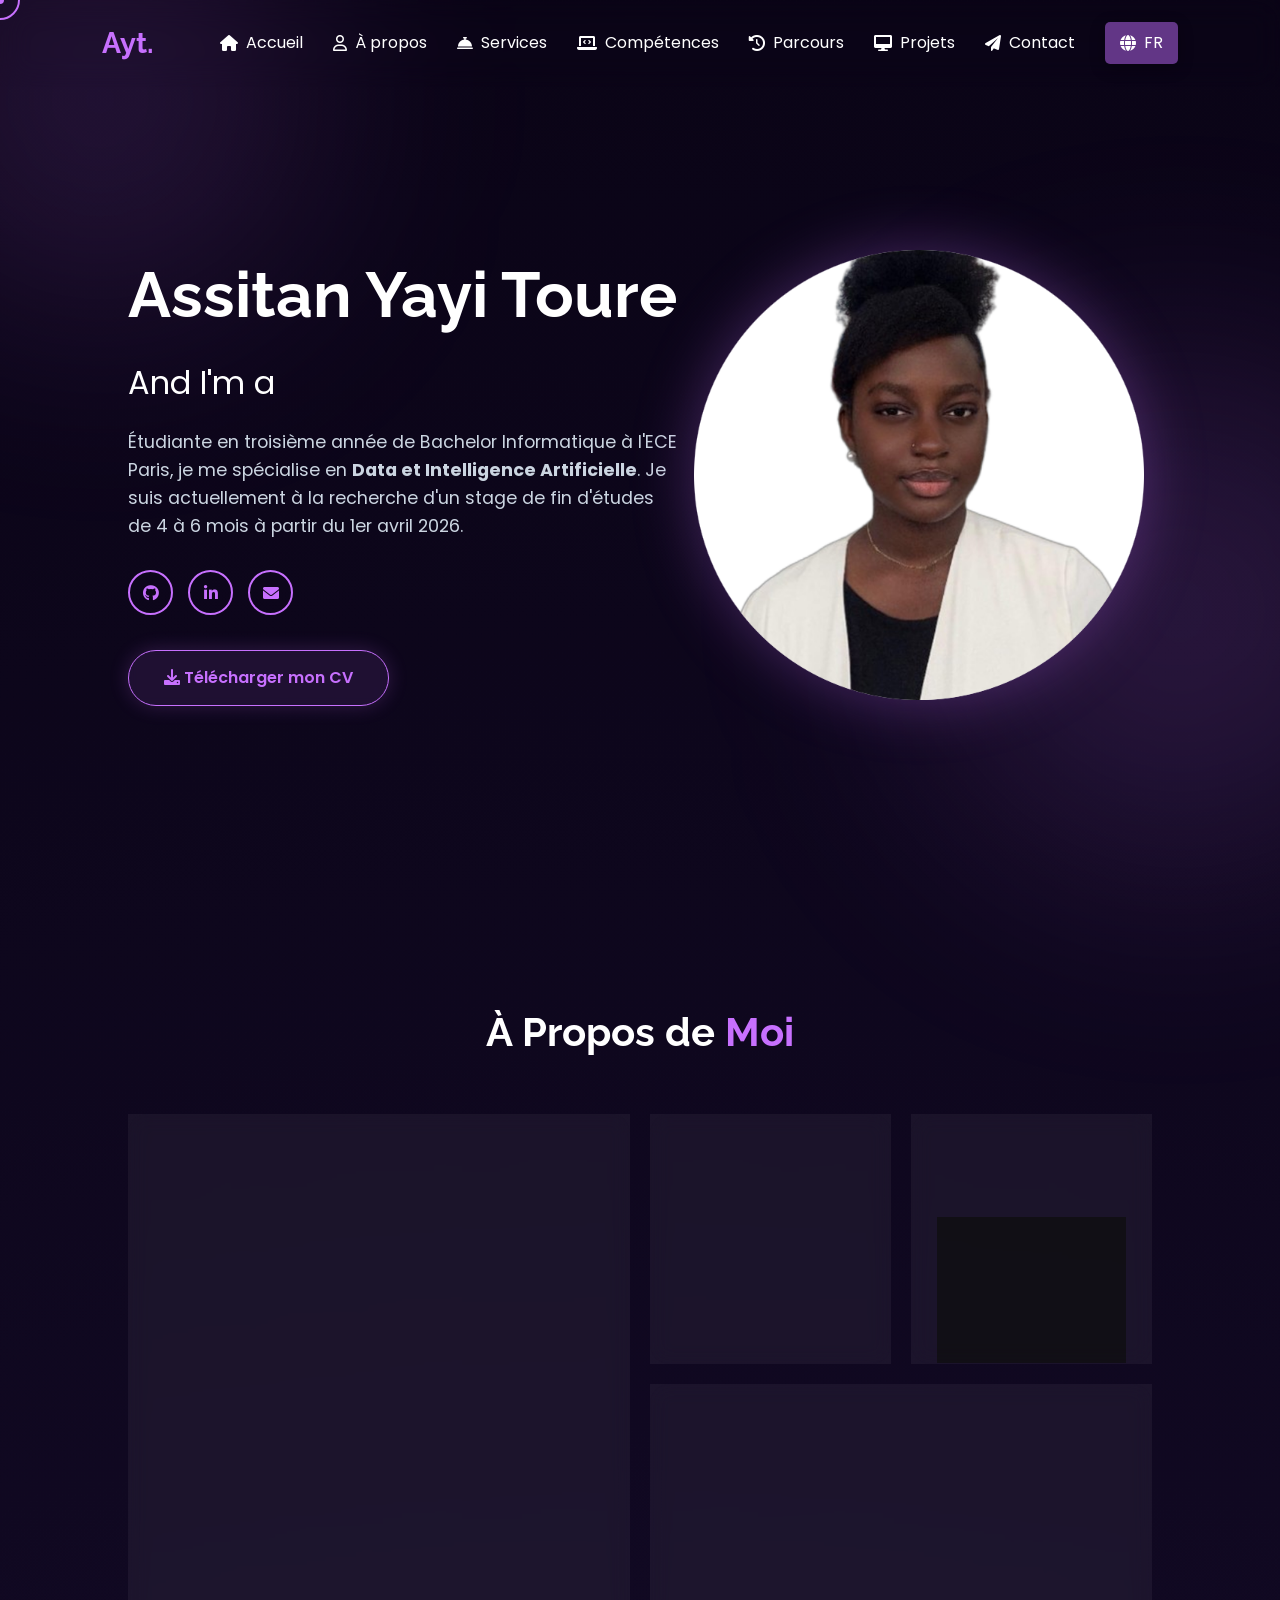
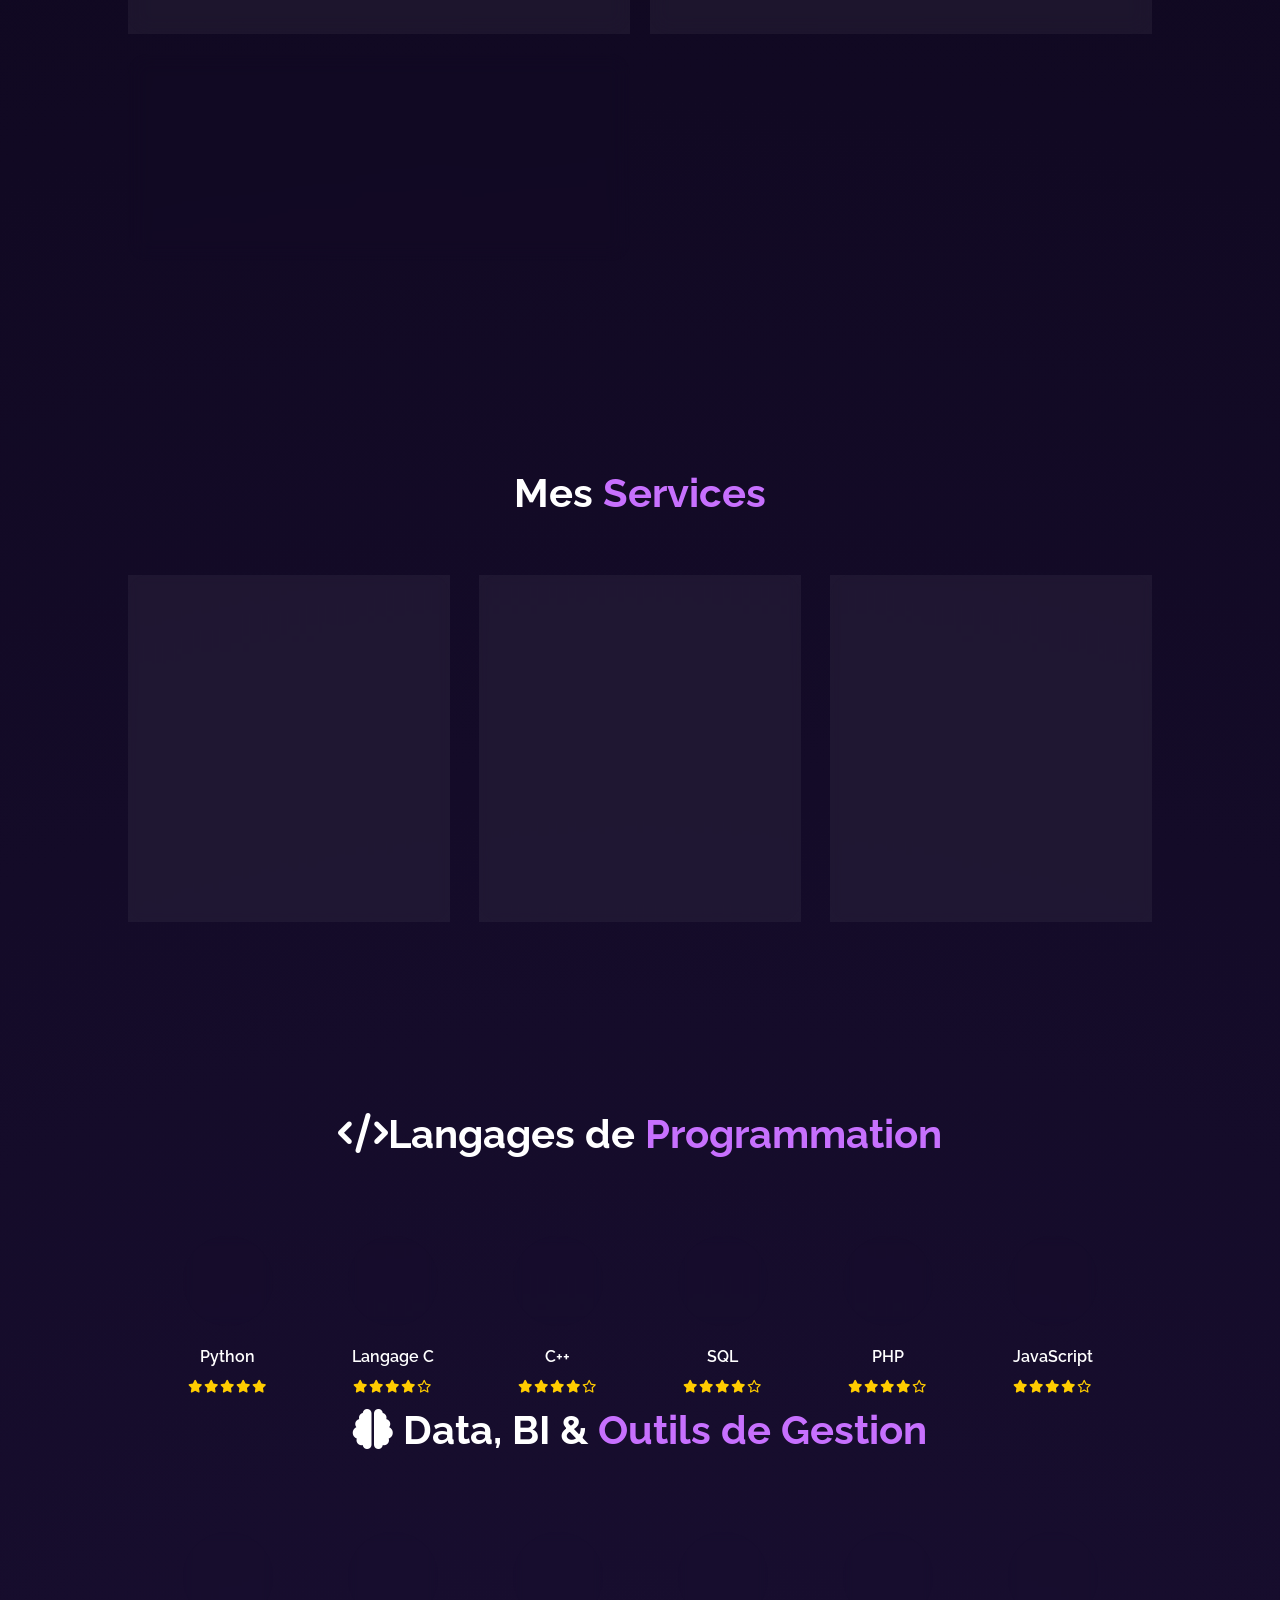
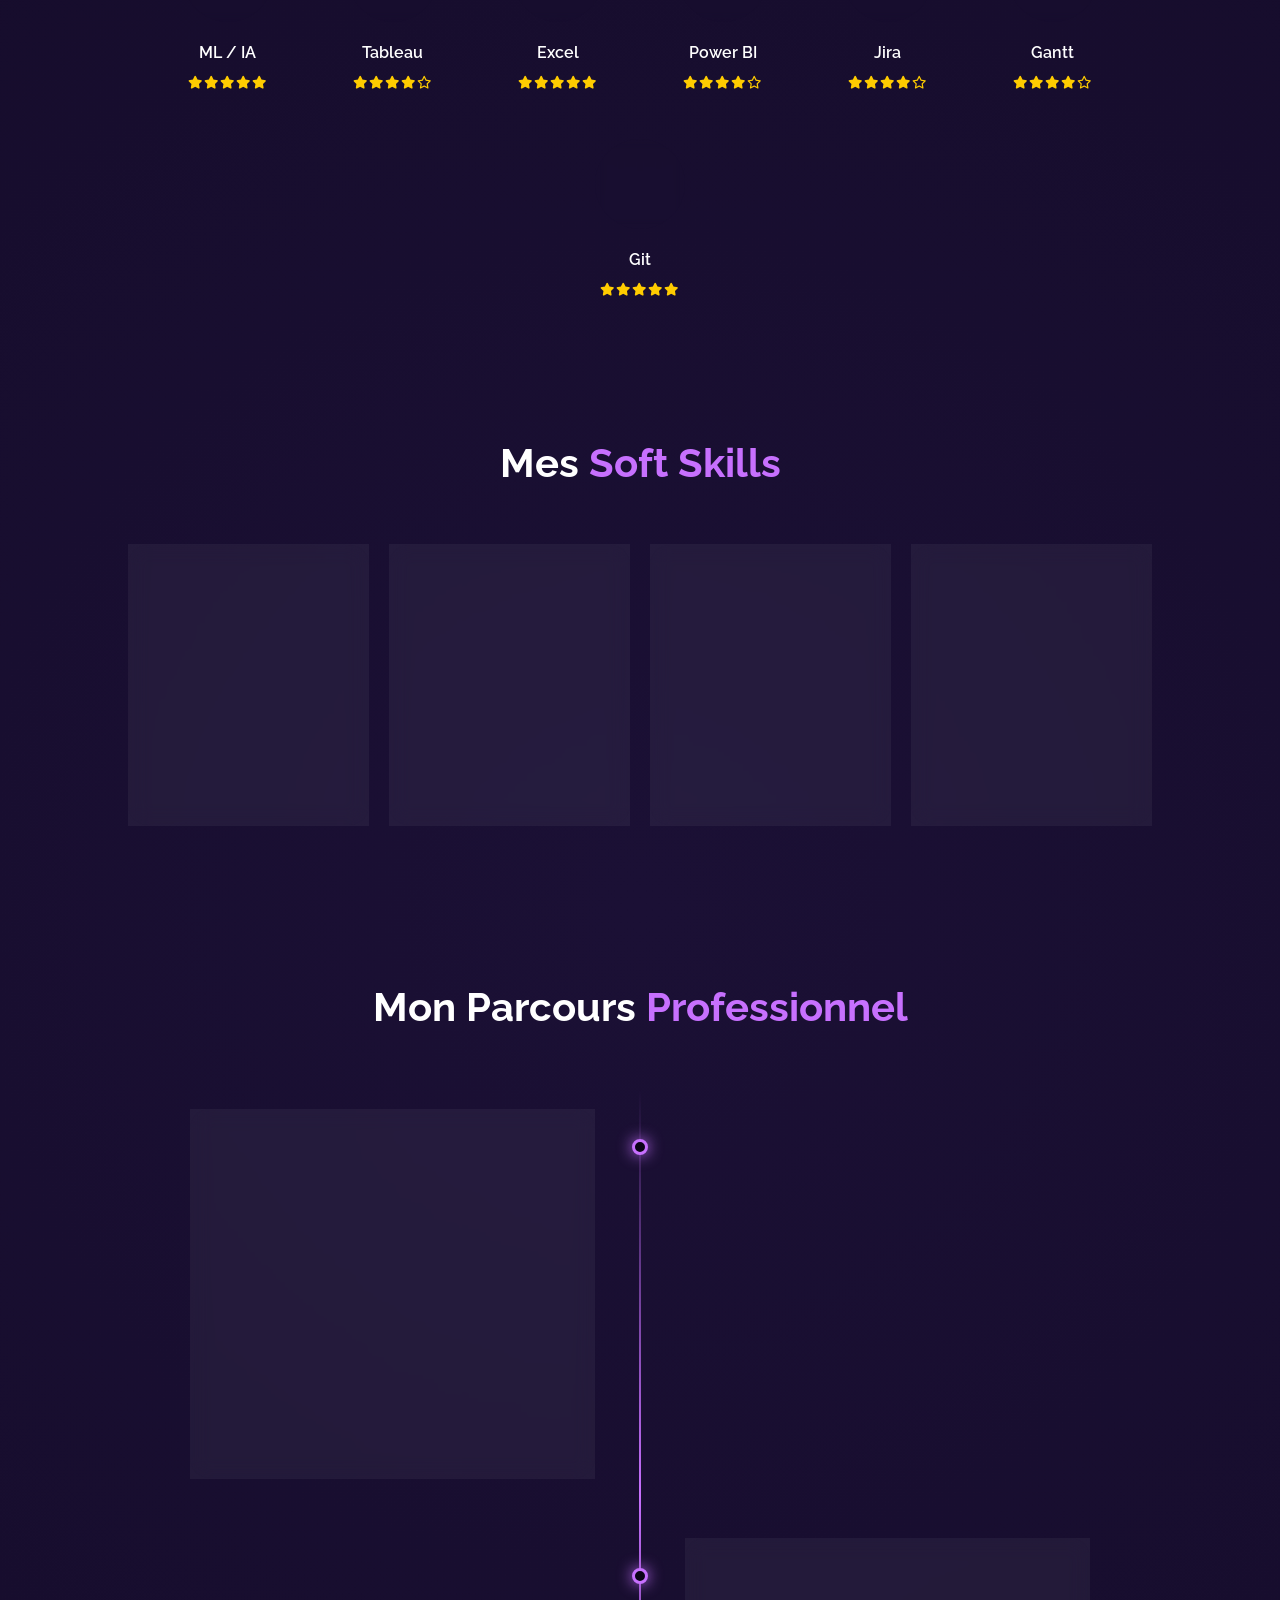
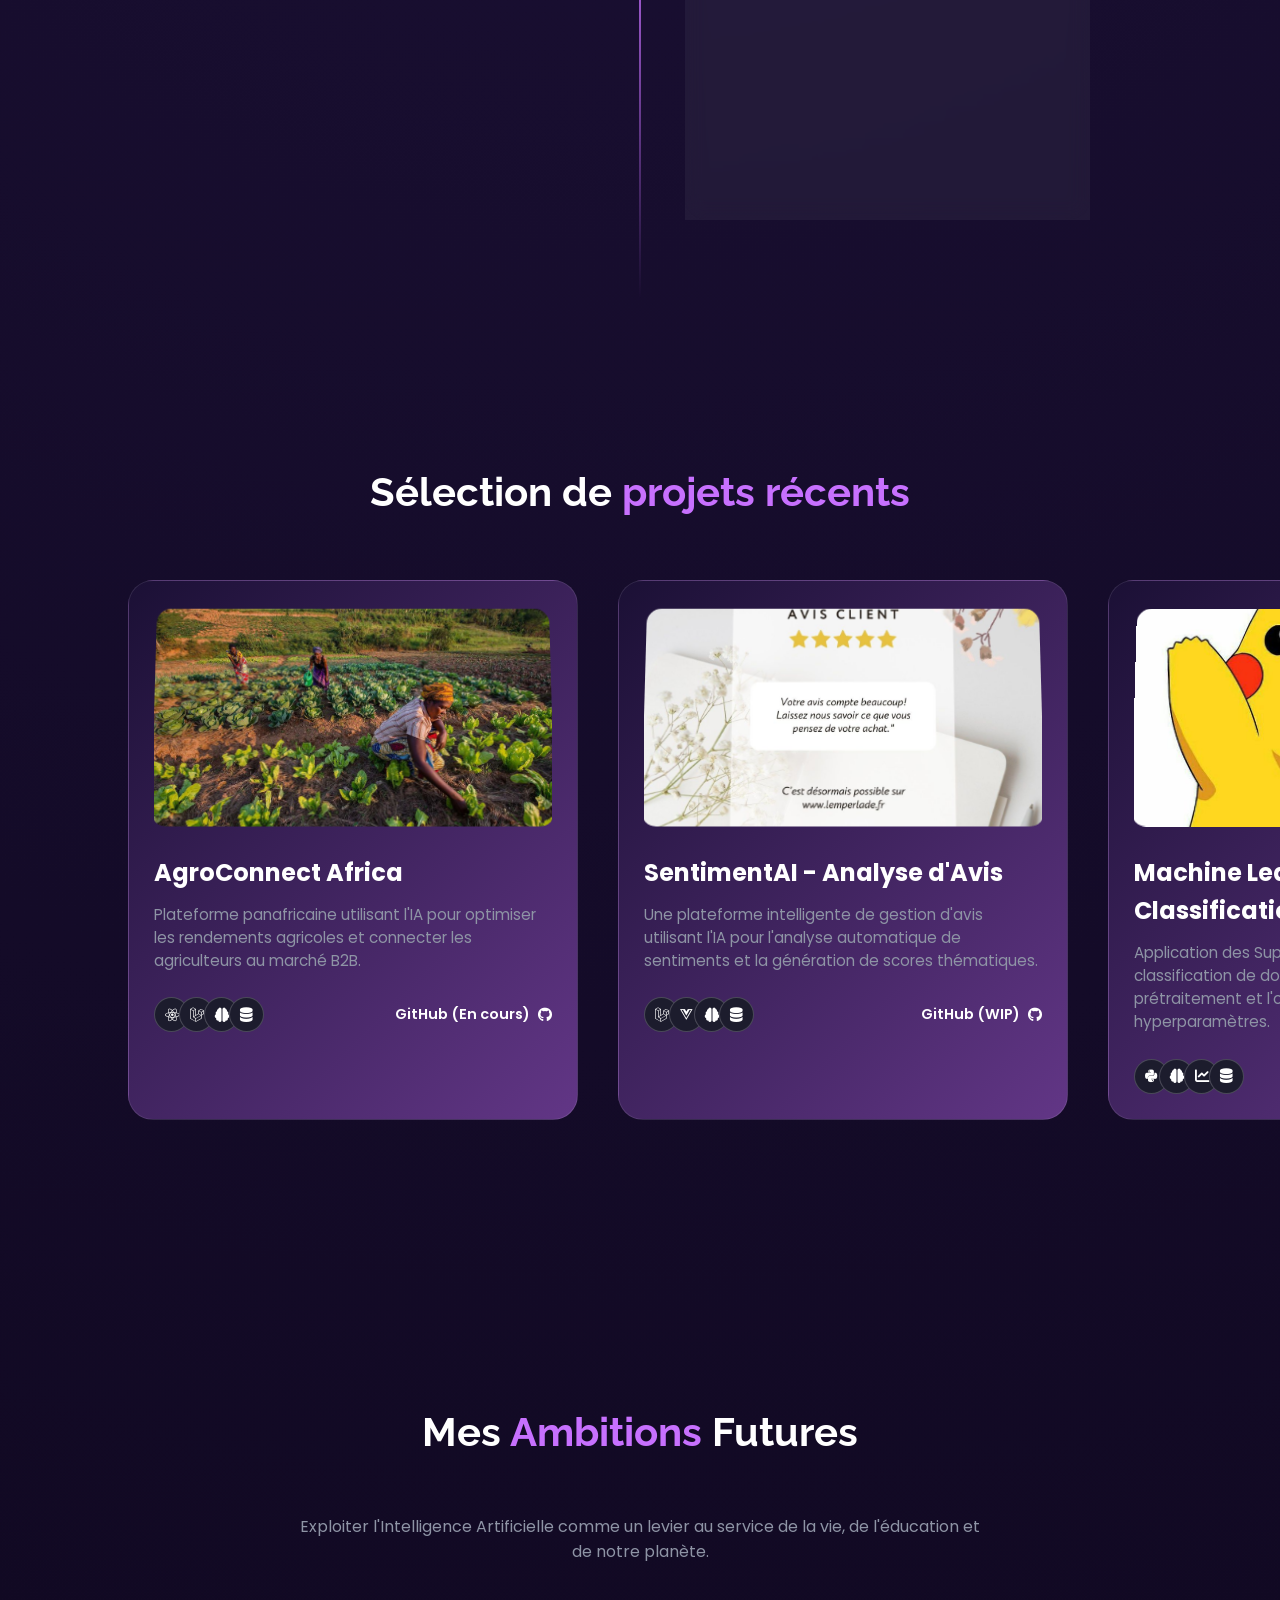
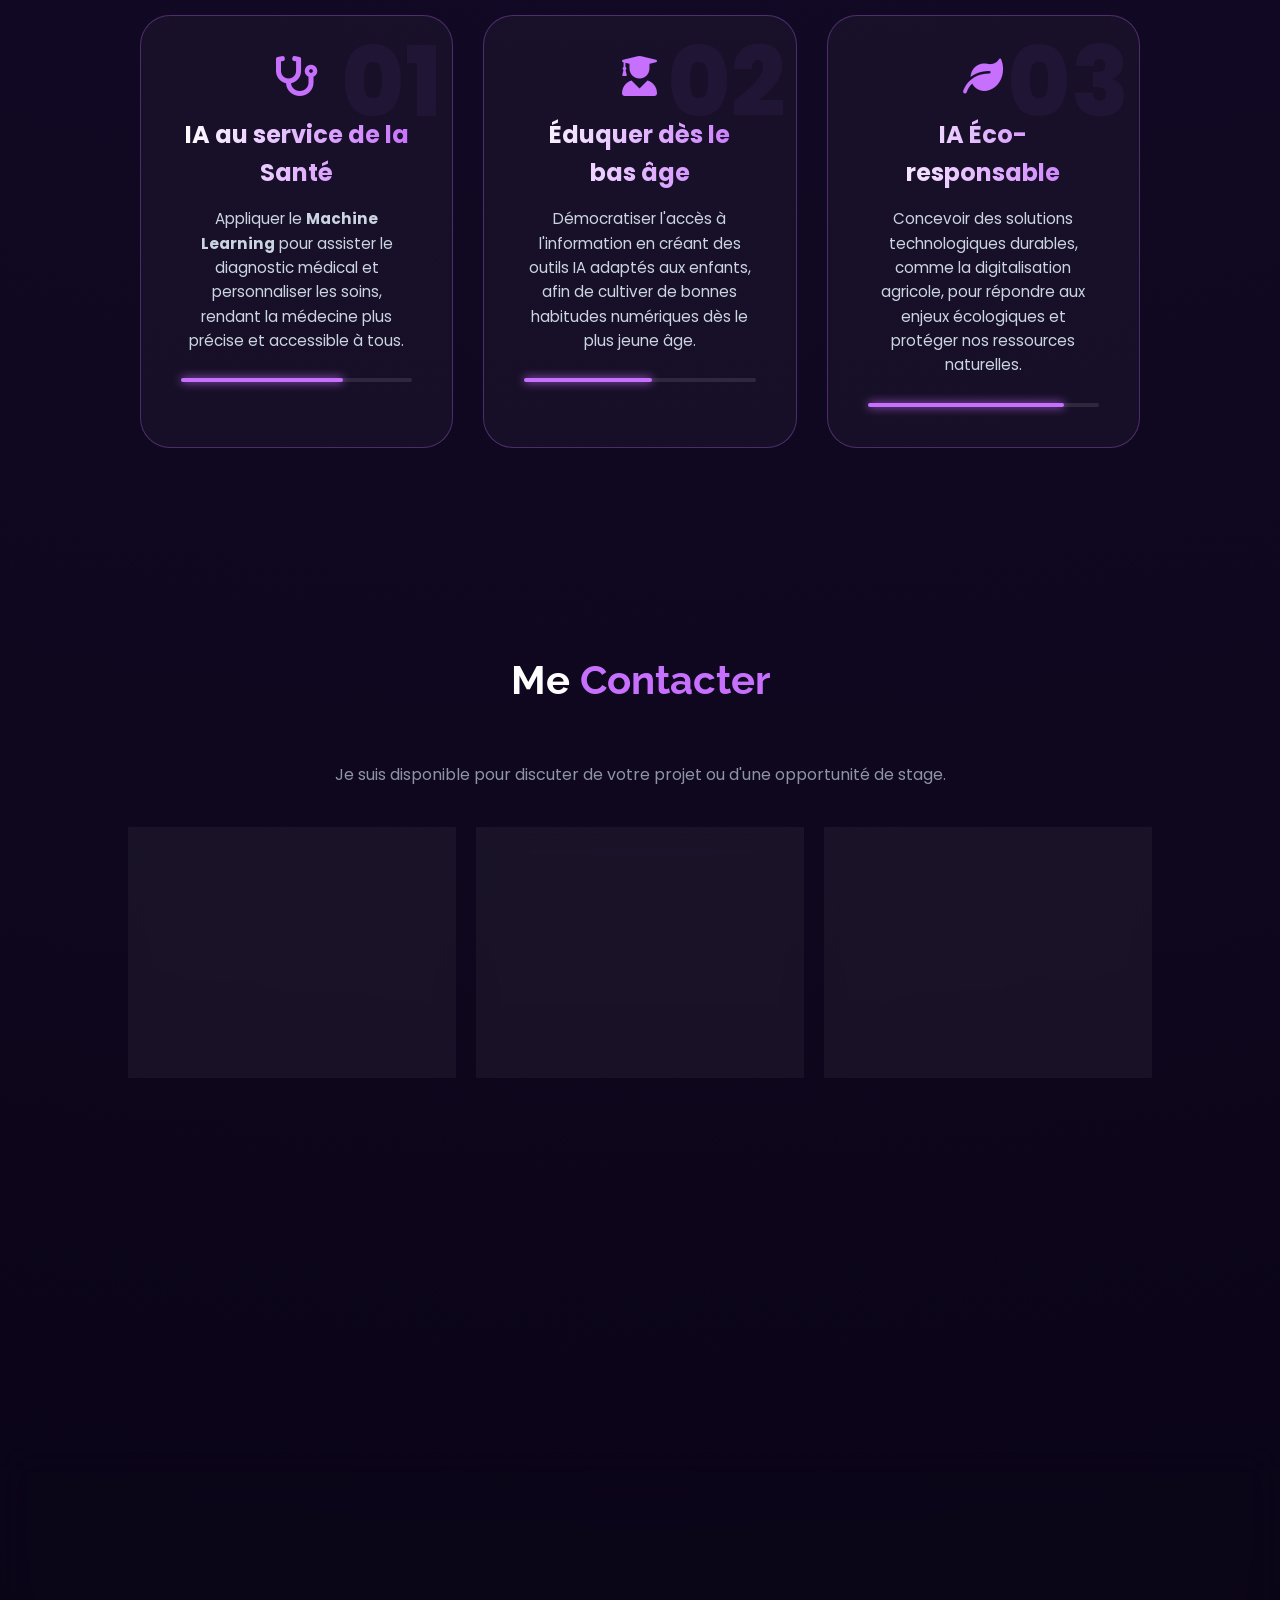
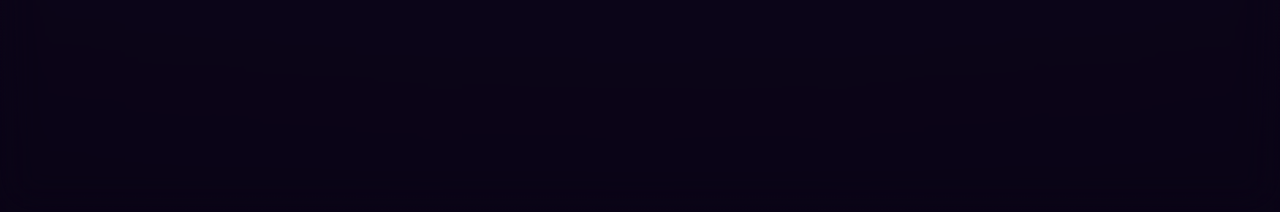
==== index.html @ 4a32a092 "correction du fichier" ====
<!DOCTYPE html>
<html lang="fr">
<head>
    <meta charset="UTF-8">
    <meta name="viewport" content="width=device-width, initial-scale=1.0">
    <title>Assitan yayi | Portfolio</title>
    <link href="https://fonts.googleapis.com/css2?family=Raleway:wght@400;700&family=Poppins:wght@300;400;600&display=swap" rel="stylesheet">
    <link rel="stylesheet" href="https://cdnjs.cloudflare.com/ajax/libs/font-awesome/6.0.0/css/all.min.css">
   <script type="text/javascript" src="https://cdn.jsdelivr.net/npm/@emailjs/browser@3/dist/email.min.js"></script>
   <style>
        :root {
            --purple: #c770fe;
            --purple-dark: #623686;
            --dark-bg: #0a0416;
            --card-bg: rgba(255, 255, 255, 0.05);
            --border-glow: rgba(199, 112, 254, 0.3);
            --transition: all 0.3s ease;
        }

        * {
            margin: 0;
            padding: 0;
            box-sizing: border-box;
        }

        html { scroll-behavior: smooth; }

        body {
            background-color: var(--dark-bg);
            background-image: radial-gradient(circle at 50% 50%, #1b1035 0%, #0a0416 100%);
            color: white;
            font-family: 'Poppins', sans-serif;
            min-height: 100vh;
            overflow-x: hidden;
            line-height: 1.6;
        }

        /* --- EFFETS DE FOND --- */
        body::before, body::after {
            content: "";
            position: absolute;
            border-radius: 50%;
            background: rgba(199, 112, 254, 0.15);
            filter: blur(120px);
            z-index: -1;
            pointer-events: none;
        }

        body::before { width: 400px; height: 400px; top: -100px; left: -100px; }
        body::after { width: 500px; height: 500px; top: 40%; right: -150px; }

        #particles-js {
            position: fixed;
            width: 100%;
            height: 100%;
            top: 0;
            left: 0;
            z-index: 0;
        }

        /* --- NAVBAR --- */
        .navbar {
            display: flex;
            justify-content: space-between;
            align-items: center;
            padding: 20px 8%;
            backdrop-filter: blur(15px);
            position: fixed;
            width: 100%;
            z-index: 1000;
            border-bottom: 1px solid transparent;
        }

        .logo {
            font-size: 1.8rem;
            font-weight: 700;
            color: var(--purple);
            font-family: 'Raleway', sans-serif;
        }

        .nav-links {
            display: flex;
            list-style: none;
            gap: 30px;
            align-items: center;
        }

        .nav-links a {
            text-decoration: none;
            color: white;
            font-size: 1rem;
            transition: var(--transition);
            display: flex;
            align-items: center;
            gap: 8px;
        }
        .lang-btn{
            text-decoration: none;
            color: white;
            font-size: 1rem;
            transition: var(--transition);
            display: flex;
            align-items: center;
            gap: 8px; 

        }

        .nav-links a:hover { color: var(--purple); }

        .like-btn {
            background: var(--purple-dark);
            padding: 8px 18px !important;
            border-radius: 5px;
            box-shadow: 0 4px 15px rgba(0,0,0,0.3);
        }

        /* --- HERO SECTION --- */
        .home-section {
            display: flex;
            flex-wrap: wrap;
            justify-content: space-between;
            align-items: center;
            min-height: 100vh;
            padding: 100px 10% 50px;
            position: relative;
            z-index: 1;
        }

        .home-content { flex: 1.2; min-width: 320px; }

        .home-content h1 { font-size: 4rem; font-family: 'Raleway', sans-serif; font-weight: 700; }
        
        .home-content h3 { 
            font-size: 2rem; 
            font-weight: 400; 
            margin: 10px 0 20px 0; 
        }

        .home-content h3 span { 
            color: var(--purple); 
            font-weight: 600; 
        }

        .home-description {
            max-width: 550px;
            color: #cbd5e1;
            font-size: 1.1rem;
            margin-bottom: 30px;
        }

        /* Icônes sociales circulaires comme sur l'image */
        .social-icons {
            display: flex;
            gap: 15px;
            margin-bottom: 35px;
        }

        .social-icons a {
            width: 45px;
            height: 45px;
            border-radius: 50%;
            border: 2px solid var(--purple);
            display: flex;
            justify-content: center;
            align-items: center;
            color: var(--purple);
            text-decoration: none;
            transition: var(--transition);
        }

        .social-icons a:hover {
            background: var(--purple-dark);
            color: #000;
            box-shadow: 0 0 15px var(--purple);
            transform: translateY(-5px);
        }

        /* Bouton Téléchargement CV */
        .btn-cv {
            display: inline-block;
            padding: 14px 35px;
            background: rgba(199, 112, 254, 0.1);
            color: var(--purple);
            border: 1px solid var(--purple);
            border-radius: 50px;
            font-weight: 600;
            text-decoration: none;
            transition: var(--transition);
            backdrop-filter: blur(5px);
            box-shadow: 0 0 20px rgba(199, 112, 254, 0.2);
        }

        .btn-cv:hover {
            background: var(--purple);
            color: #0a0416;
            box-shadow: 0 0 30px var(--purple);
            transform: scale(1.05);
        }

        .home-img { flex: 1; display: flex; justify-content: center; }
        .home-img img {
            max-width: 100%;
            width: 450px;
            filter: drop-shadow(0 0 30px rgba(199, 112, 254, 0.3));
            animation: float 4s ease-in-out infinite;
        }

        @keyframes float {
            0%, 100% { transform: translateY(0px); }
            50% { transform: translateY(-25px); }
        }
        /* --- SECTION LANGAGES --- */
.languages-section {
    padding: 80px 10%;
    text-align: center;
    position: relative;
    z-index: 1;
}

.languages-container {
    display: flex;
    justify-content: center;
    flex-wrap: wrap;
    gap: 45px; /* Augmenté pour une meilleure aération */
    margin-top: 50px;
}

.lang-item {
    display: flex;
    flex-direction: column;
    align-items: center;
    width: 120px; /* Largeur fixe pour un alignement parfait */
    transition: var(--transition);
}

.lang-item:hover {
    transform: translateY(-12px);
}

/* Style des logos ronds inspiré de votre thème */
.lang-logo {
    width: 90px;
    height: 90px;
    background: var(--card-bg);
    border: 2px solid var(--purple);
    border-radius: 50%;
    display: flex;
    justify-content: center;
    align-items: center;
    margin-bottom: 18px;
    box-shadow: 0 0 20px rgba(199, 112, 254, 0.15);
    overflow: hidden;
    padding: 18px;
    backdrop-filter: blur(5px);
}

.lang-logo img {
    width: 100%;
    height: 100%;
    object-fit: contain;
}

.lang-name {
    font-weight: 600;
    font-size: 1rem;
    color: #fff;
    margin-bottom: 8px;
    font-family: 'Raleway', sans-serif;
}
.skills-category-title {
    font-size: 1.8rem;
    color: white;
    margin: 40px 0 40px 0;
    text-align: center;
    font-family: 'Raleway', sans-serif;
    opacity: 0.9;
    display: flex;
    align-items: center;
    justify-content: center;
    gap: 10px;
    padding-bottom: 15px;
}

/* Système d'étoiles doré */
.stars {
    color: #ffcc00; 
    font-size: 0.8rem;
    letter-spacing: 2px;
}

/* Effet de lueur au survol du logo */
.lang-item .lang-logo {
    box-shadow: 0 0 30px var(--purple);
    border-color: #fff;
}
.lang-item:hover .lang-logo {
    box-shadow: 0 0 30px var(--purple);
    border-color: #fff;
}
.skills-grid {
    display: grid;
    grid-template-columns: repeat(auto-fit, minmax(280px, 1fr));
    gap: 20px;
    margin-top: 40px;
}

.skill-card {
    background: var(--card-bg);
    border: 1px solid var(--border-glow);
    border-radius: 15px;
    padding: 20px;
    transition: var(--transition);
    text-align: left;
}

.skill-card:hover {
    border-color: var(--purple);
    transform: translateY(-5px);
}

.skill-card h3 {
    color: var(--purple);
    font-size: 1.1rem;
    margin-bottom: 15px;
    display: flex;
    align-items: center;
    gap: 10px;
}

.skill-card ul {
    list-style: none;
    color: #cbd5e1;
    font-size: 0.9rem;
}

.skill-card ul li {
    margin-bottom: 8px;
    display: flex;
    align-items: center;
    gap: 8px;
}

.skill-card ul li i {
    font-size: 0.7rem;
    color: var(--purple);
}
        /* --- SECTION ABOUT (BENTO GRID) --- */
.about-section {
    padding: 100px 10%;
    position: relative;
    z-index: 1;
}

.bento-grid {
    display: grid;
    grid-template-columns: repeat(4, 1fr);
    grid-template-rows: repeat(2, 250px);
    gap: 20px;
    max-width: 1200px;
    margin: 0 auto;
}

.bento-item {
    background: var(--card-bg);
    border: 1px solid var(--border-glow);
    border-radius: 20px;
    padding: 25px;
    position: relative;
    overflow: hidden;
    backdrop-filter: blur(10px);
    transition: var(--transition);
}

.bento-item:hover {
    border-color: var(--purple);
    box-shadow: 0 10px 30px rgba(199, 112, 254, 0.1);
}

/* Tailles spécifiques pour l'effet Bento */
.item-large { grid-column: span 2; grid-row: span 2; }
.item-medium { grid-column: span 2; }

/* Styles internes */
.bento-item h2 { font-size: 1.5rem; margin-bottom: 15px; font-weight: 600; line-height: 1.3; }
.bento-item p { color: #cbd5e1; font-size: 0.95rem; }

/* Tech Stack Chips */
.tech-stack {
    display: flex;
    flex-wrap: wrap;
    gap: 10px;
    margin-top: 15px;
}
.tech-badge {
    background: rgba(199, 112, 254, 0.1);
    color: var(--purple);
    padding: 5px 12px;
    border-radius: 8px;
    font-size: 0.8rem;
    border: 1px solid rgba(199, 112, 254, 0.2);
}

/* Bouton Copie Email Style Image */
.copy-email-card {
    background: linear-gradient(135deg, #1b1035 0%, #623686 100%);
    display: flex;
    flex-direction: column;
    justify-content: center;
    align-items: center;
    text-align: center;
}
.btn-copy {
    margin-top: 15px;
    background: rgba(255, 255, 255, 0.1);
    border: 1px solid rgba(255, 255, 255, 0.2);
    color: white;
    padding: 10px 20px;
    border-radius: 10px;
    cursor: pointer;
    font-size: 0.9rem;
    display: flex;
    align-items: center;
    gap: 8px;
    transition: 0.3s;
}
.btn-copy:hover { background: white; color: var(--dark-bg); }

/* Animation Code Snippet */
.code-window {
    background: #0d0d0d;
    border-radius: 10px;
    padding: 15px;
    font-family: monospace;
    font-size: 0.8rem;
    color: #c770fe;
    margin-top: 10px;
    opacity: 0.7;
}

@media (max-width: 992px) {
    .bento-grid {
        grid-template-columns: repeat(2, 1fr);
        grid-template-rows: auto;
    }
    .item-large, .item-medium { grid-column: span 2; }
}

        /* --- SERVICES --- */
        .services {
            padding: 100px 10%;
            position: relative;
            z-index: 1;
        }

        .sub-title {
            text-align: center;
            font-size: 2.5rem;
            margin-bottom: 50px;
            font-family: 'Raleway', sans-serif;
        }

        .sub-title span { color: var(--purple); }

        .services-container {
            display: grid;
            grid-template-columns: repeat(auto-fit, minmax(300px, 1fr));
            gap: 30px;
        }

        .services-box {
            background: var(--card-bg);
            padding: 40px;
            border-radius: 20px;
            border: 1px solid var(--border-glow);
            transition: var(--transition);
            backdrop-filter: blur(5px);
            text-align: left;
        }

        .services-box:hover {
            transform: translateY(-10px);
            background: rgba(199, 112, 254, 0.1);
            border-color: var(--purple);
            box-shadow: 0 10px 30px rgba(199, 112, 254, 0.2);
        }

        .services-box i {
            font-size: 45px;
            color: var(--purple);
            margin-bottom: 20px;
        }

        .services-box h3 {
            margin-bottom: 15px;
            font-size: 1.5rem;
        }

        .services-box p {
            color: #ccc;
            font-size: 0.95rem;
        }
/* --- NOUVELLE SECTION EXPÉRIENCE (TIMELINE) --- */
.experience-container {
    max-width: 900px;
    margin: 0 auto;
    position: relative;
    padding: 20px 0;
}

/* La ligne centrale */
.experience-container::before {
    content: '';
    position: absolute;
    width: 2px;
    background: linear-gradient(to bottom, transparent, var(--purple), transparent);
    top: 0;
    bottom: 0;
    left: 50%;
    transform: translateX(-50%);
}

.timeline-item {
    margin-bottom: 60px;
    position: relative;
    width: 100%;
    display: flex;
    justify-content: center;
}

.timeline-content {
    width: 45%;
    background: var(--card-bg);
    padding: 25px;
    border-radius: 20px;
    border: 1px solid var(--border-glow);
    backdrop-filter: blur(10px);
    transition: var(--transition);
    position: relative;
}

.timeline-item:nth-child(odd) { justify-content: flex-start; }
.timeline-item:nth-child(even) { justify-content: flex-end; }

.timeline-content:hover {
    border-color: var(--purple);
    transform: translateY(-5px);
    box-shadow: 0 10px 30px rgba(199, 112, 254, 0.1);
}

/* Le point sur la ligne */
.timeline-dot {
    position: absolute;
    width: 16px;
    height: 16px;
    background: var(--dark-bg);
    border: 3px solid var(--purple);
    border-radius: 50%;
    left: 50%;
    top: 30px;
    transform: translateX(-50%);
    z-index: 2;
    box-shadow: 0 0 15px var(--purple);
}

.exp-date {
    color: var(--purple);
    font-size: 0.85rem;
    font-weight: 700;
    display: block;
    margin-bottom: 8px;
    text-transform: uppercase;
    letter-spacing: 1px;
}

.timeline-content h3 {
    font-size: 1.2rem;
    margin-bottom: 10px;
}

.timeline-content p {
    font-size: 0.9rem;
    color: #cbd5e1;
}

/* Mobile Responsive */
@media (max-width: 768px) {
    .experience-container::before { left: 20px; }
    .timeline-item { justify-content: flex-start !important; padding-left: 50px; }
    .timeline-content { width: 100%; }
    .timeline-dot { left: 20px; }
}
        /* --- ANIMATIONS --- */
        .wave {
            animation: wave-animation 2.5s infinite;
            display: inline-block;
            transform-origin: 70% 70%;
        }

        @keyframes wave-animation {
            0%, 100% { transform: rotate(0deg); }
            20% { transform: rotate(14deg); }
            40% { transform: rotate(-8deg); }
            60% { transform: rotate(10deg); }
        }

        @media (max-width: 768px) {
            .nav-links { display: none; }
            .home-content h1 { font-size: 2.8rem; }
            .home-img img { width: 300px; }
            .home-section { text-align: center; justify-content: center; }
            .social-icons { justify-content: center; }
        }
         .experience-grid {
        display: grid;
        grid-template-columns: repeat(auto-fit, minmax(450px, 1fr));
        gap: 40px;
        max-width: 1200px;
        margin: 0 auto;
    }

    /* Le conteneur de la bordure animée */
    .moving-border-card {
        position: relative;
        padding: 1px; /* Épaisseur de la bordure */
        border-radius: 1.75rem;
        overflow: hidden;
        background: rgba(255, 255, 255, 0.05);
        display: flex;
        align-items: center;
        justify-content: center;
    }

    /* L'effet de lumière qui tourne derrière */
    .moving-border-card::before {
        content: "";
        position: absolute;
        width: 150%;
        height: 150%;
        background: radial-gradient(#cbacf9 40%, transparent 60%);
        animation: rotateBorder 6s linear infinite;
        opacity: 0.8;
    }

    @keyframes rotateBorder {
        from { transform: rotate(0deg); }
        to { transform: rotate(360deg); }
    }

    /* Le contenu interne (Le verre) */
    .card-content {
        position: relative;
        width: 100%;
        height: 100%;
        background: var(--card-bg); /* Couleur de fond sombre d'Adrian */
        background: linear-gradient(90deg, rgba(4,7,29,1) 0%, rgba(12,14,35,1) 100%);
        border-radius: 1.75rem;
        padding: 2.5rem;
        display: flex;
        align-items: center;
        gap: 1.5rem;
        z-index: 1;
        backdrop-filter: blur(10px);
    }

    .card-content img {
        width: 80px;
        height: auto;
        flex-shrink: 0;
    }

    .exp-text h3 {
        color: #fff;
        font-size: 1.5rem;
        font-weight: 700;
        margin-bottom: 0.75rem;
        line-height: 1.2;
    }

    .exp-text p {
        color: #C1C2D3;
        font-size: 1rem;
        font-weight: 600;
        line-height: 1.5;
    }
    /* --- SECTION PROJETS --- */
    .projects-section {
    position: relative;
    overflow: visible;
}

.sticky-wrapper {
    position: sticky;
    top: 0;
    height: 100vh;
    display: flex;
    align-items: center;
    overflow: hidden;
}

.projects-horizontal-container {
    display: flex;
    padding: 0 10%;
    gap: 40px;
    width: max-content; /* Permet au container de s'étendre selon le nombre de cartes */
    will-change: transform;
}

.project-card {
    flex-shrink: 0; /* Empêche les cartes de rétrécir */
    width: 450px;   /* Garde la largeur originale */
    margin-top: 0 !important;
}

.projects-section .sub-title {
    position: absolute;
    top: 60px;
    width: 100%;
    z-index: 10;
}

.projects-grid {
    display: grid;
    grid-template-columns: repeat(auto-fit, minmax(350px, 1fr));
    gap: 30px;
    max-width: 1200px;
    margin: 0 auto;
}

.project-card {
    background:  linear-gradient(135deg, #1b1035 0%, #623686 100%);;
    border-radius: 25px;
    border: 1px solid rgba(255, 255, 255, 0.1);
    padding: 25px;
    transition: var(--transition);
    margin-top: 20px;
}

.project-card:hover {
    border-color: var(--purple);
    box-shadow: 0 10px 30px rgba(199, 112, 254, 0.1);
}

.project-img-container {
    width: 100%;
    margin-bottom: 20px;
    overflow: hidden;
    border-radius: 15px;
}

.project-img {
    width: 100%;
    height: 220px;
    object-fit: cover;
    border-radius: 15px;
    /* Effet d'inclinaison 3D */
    transform: perspective(1000px) rotateX(8deg);
    transition: transform 0.5s ease;
}

.project-card:hover .project-img {
    transform: perspective(1000px) rotateX(0deg) scale(1.05);
}

.project-info h3 {
    font-size: 1.5rem;
    margin-bottom: 12px;
    color: #fff;
}

.project-info p {
    color: #8e94a5;
    font-size: 0.95rem;
    margin-bottom: 25px;
    line-height: 1.5;
}

.project-footer {
    display: flex;
    justify-content: space-between;
    align-items: center;
}

/* Logos techno empilés */
.tech-icons-stack {
    display: flex;
    align-items: center;
}

.tech-icon {
    width: 35px;
    height: 35px;
    background: #1c1c2d;
    border: 1px solid rgba(255, 255, 255, 0.2);
    border-radius: 50%;
    display: flex;
    justify-content: center;
    align-items: center;
    margin-right: -10px; /* Effet de superposition */
    font-size: 0.9rem;
    color: var(--purple-light);
}

.live-link {
    color: var(--purple-light);
    text-decoration: none;
    font-weight: 600;
    font-size: 0.9rem;
    display: flex;
    align-items: center;
    gap: 8px;
    transition: 0.3s;
}

.live-link:hover {
    color: #fff;
    text-decoration: underline;
}

    /* Responsive */
    @media (max-width: 768px) {
        .experience-grid {
            grid-template-columns: 1fr;
        }
        .card-content {
            flex-direction: column;
            text-align: left;
            padding: 1.5rem;
        }
        .card-content img {
            width: 60px;
            align-self: flex-start;
        }
    }
    /* --- SECTION AMBITIONS --- */
.ambitions-section {
    padding: 100px 10%;
    text-align: center;
    position: relative;
    z-index: 1;
}

.ambitions-container {
    max-width: 1000px;
    margin: 50px auto 0;
    display: grid;
    grid-template-columns: repeat(auto-fit, minmax(300px, 1fr));
    gap: 30px;
}

.ambition-card {
    position: relative;
    background: rgba(255, 255, 255, 0.03);
    border-radius: 30px;
    padding: 40px;
    border: 1px solid var(--border-glow);
    transition: var(--transition);
    overflow: hidden;
}

.ambition-card:hover {
    border-color: var(--purple);
    transform: scale(1.02);
    box-shadow: 0 0 30px rgba(199, 112, 254, 0.15);
}

/* Effet de numéro en arrière-plan */
.ambition-number {
    position: absolute;
    top: -10px;
    right: 10px;
    font-size: 6rem;
    font-weight: 800;
    color: rgba(199, 112, 254, 0.05);
    z-index: -1;
}

.ambition-card i {
    font-size: 2.5rem;
    color: var(--purple);
    margin-bottom: 20px;
    display: block;
}

.ambition-card h3 {
    font-size: 1.5rem;
    margin-bottom: 15px;
    background: linear-gradient(to right, #fff, var(--purple));
    -webkit-background-clip: text;
    -webkit-text-fill-color: transparent;
}

.ambition-card p {
    color: #cbd5e1;
    font-size: 0.95rem;
    line-height: 1.6;
}
/* --- CURSEUR PERSONNALISÉ --- */
.cursor-dot, .cursor-outline {
    pointer-events: none;
    position: fixed;
    top: 0;
    left: 0;
    transform: translate(-50%, -50%);
    border-radius: 50%;
    z-index: 9999;
    transition: opacity 0.3s ease, transform 0.3s ease;
}

.cursor-dot {
    width: 8px;
    height: 8px;
    background-color: var(--purple);
}

.cursor-outline {
    width: 40px;
    height: 40px;
    border: 2px solid var(--purple);
    transition: all 0.15s ease-out; /* Légère traînée */
}

/* Cacher le curseur par défaut sur les écrans tactiles */
@media (max-width: 1024px) {
    .cursor-dot, .cursor-outline { display: none; }
}

/* Classe active lors du survol des éléments cliquables */
.cursor-hover {
    transform: translate(-50%, -50%) scale(1.5);
    background-color: rgba(199, 112, 254, 0.1);
    border: none;
}

/* Cacher le vrai curseur sur tout le site */
body { cursor: none; }
a, button, .lang-item, .project-card { cursor: none; }

/* Barre de progression d'objectif (décorative) */
.goal-bar {
    width: 100%;
    height: 4px;
    background: rgba(255, 255, 255, 0.1);
    border-radius: 10px;
    margin-top: 25px;
    position: relative;
}

.goal-progress {
    position: absolute;
    height: 100%;
    background: var(--purple);
    border-radius: 10px;
    box-shadow: 0 0 10px var(--purple);
}
/* --- FOOTER --- */
footer {
    padding: 50px 10% 20px;
    background: rgba(10, 4, 22, 0.8);
    backdrop-filter: blur(20px);
    border-top: 1px solid var(--border-glow);
    position: relative;
    z-index: 1;
}

.footer-content {
    display: grid;
    grid-template-columns: repeat(auto-fit, minmax(250px, 1fr));
    gap: 40px;
    margin-bottom: 40px;
}

.footer-logo-side h2 {
    font-family: 'Raleway', sans-serif;
    color: var(--purple);
    font-size: 2rem;
    margin-bottom: 15px;
}

.footer-logo-side p {
    color: #cbd5e1;
    font-size: 0.95rem;
    max-width: 300px;
}

.footer-links h3, .footer-social h3 {
    font-size: 1.2rem;
    margin-bottom: 20px;
    position: relative;
}

/* Petite barre sous les titres du footer */
.footer-links h3::after, .footer-social h3::after {
    content: '';
    position: absolute;
    bottom: -8px;
    left: 0;
    width: 30px;
    height: 2px;
    background: var(--purple);
}

.footer-links ul {
    list-style: none;
}

.footer-links ul li {
    margin-bottom: 12px;
}

.footer-links ul li a {
    text-decoration: none;
    color: #8e94a5;
    transition: var(--transition);
    font-size: 0.9rem;
}

.footer-links ul li a:hover {
    color: var(--purple);
    padding-left: 8px;
}

.footer-social-icons {
    display: flex;
    gap: 15px;
}

.footer-social-icons a {
    width: 40px;
    height: 40px;
    background: rgba(199, 112, 254, 0.1);
    border: 1px solid var(--border-glow);
    border-radius: 10px;
    display: flex;
    justify-content: center;
    align-items: center;
    color: white;
    text-decoration: none;
    transition: var(--transition);
}

.footer-social-icons a:hover {
    background: var(--purple);
    transform: translateY(-5px);
    box-shadow: 0 5px 15px rgba(199, 112, 254, 0.4);
}

.footer-bottom {
    text-align: center;
    padding-top: 30px;
    border-top: 1px solid rgba(255, 255, 255, 0.05);
}

.footer-bottom p {
    color: #64748b;
    font-size: 0.85rem;
}

/* Lueur décorative en bas à gauche */
.footer-glow {
    position: absolute;
    bottom: 0;
    left: 10%;
    width: 200px;
    height: 100px;
    background: var(--purple);
    filter: blur(100px);
    opacity: 0.2;
    z-index: -1;
}
/* --- FIX VISIBILITÉ DES ICÔNES --- */
.social-icons {
    position: relative;
    z-index: 100; /* Assure que les icônes passent au-dessus des particules */
    display: flex;
    gap: 15px;
}

.social-icons a {
    opacity: 1 !important;
    visibility: visible !important;
    /* On retire le display: flex !important ici pour laisser FontAwesome fonctionner */
}

/* On s'assure que les icônes i à l'intérieur sont visibles */
.social-icons a i {
    font-style: normal;
}
/* --- STYLE MENU TRADUCTION --- */
.lang-dropdown {
    position: relative;
    display: inline-block;
}

.lang-btn {
    background: var(--purple-dark) !important;
    padding: 8px 15px !important;
    border-radius: 5px;
    box-shadow: 0 4px 15px rgba(0,0,0,0.3);
    cursor: pointer;
    display: flex;
    align-items: center;
    gap: 8px;
}

.dropdown-content {
    display: none;
    position: absolute;
    right: 0;
    top: 100%;
    background: #1b1035;
    min-width: 130px;
    box-shadow: 0px 8px 16px rgba(0,0,0,0.5);
    border: 1px solid var(--purple);
    border-radius: 8px;
    z-index: 2000;
    margin-top: 10px;
    overflow: hidden;
}

.dropdown-content a {
    color: white !important;
    padding: 12px 16px;
    text-decoration: none;
    display: block !important;
    font-size: 0.9rem;
    transition: var(--transition);
}

.dropdown-content a:hover {
    background: var(--purple);
    color: #0a0416 !important;
}

/* Affiche au clic ou survol (tu peux choisir) */
.lang-dropdown:hover .dropdown-content {
    display: block;
}
/* --- AJOUTS ET MODIFICATIONS CSS --- */

/* 1. Menu Hamburger (Initialement caché) */
.menu-toggle {
    display: none;
    font-size: 1.8rem;
    color: white;
    cursor: pointer;
    z-index: 1001;
}

/* 2. Media Query pour Tablettes et Mobiles (768px) */
@media (max-width: 768px) {
    /* Navbar */
    .menu-toggle { display: block; }
    
    .nav-links {
        position: fixed;
        top: 0;
        right: -100%; /* Caché à droite */
        width: 100%;
        height: 100vh;
        background: var(--dark-bg);
        flex-direction: column;
        justify-content: center;
        gap: 40px;
        transition: 0.5s ease;
        z-index: 1000;
    }

    .nav-links.active { right: 0; } /* Affiché */

    /* Hero Section */
    .home-section {
        flex-direction: column-reverse;
        text-align: center;
        padding-top: 100px;
    }

    .home-content h1 { font-size: 2.5rem; }
    .home-img img { width: 280px; }
    .social-icons { justify-content: center; }

    /* Bento Grid (Passage en 1 colonne) */
    .bento-grid {
        grid-template-columns: 1fr;
        grid-template-rows: auto;
    }
    
    .item-large, .item-medium {
        grid-column: span 1;
        grid-row: span 1;
    }

   
}
/* --- SECTION SOFT SKILLS (STYLE BENTO) --- */
.soft-skills-section {
    padding: 80px 10%;
    position: relative;
    z-index: 1;
}

.soft-skills-grid {
    display: grid;
    grid-template-columns: repeat(auto-fit, minmax(250px, 1fr));
    gap: 25px;
    max-width: 1200px;
    margin: 40px auto 0;
}

.soft-skill-card {
    background: var(--card-bg);
    border: 1px solid var(--border-glow);
    border-radius: 20px;
    padding: 35px 25px;
    text-align: center;
    backdrop-filter: blur(10px);
    transition: var(--transition);
    display: flex;
    flex-direction: column;
    align-items: center;
    justify-content: center;
}

.soft-skill-card:hover {
    border-color: var(--purple);
    transform: translateY(-10px) scale(1.02);
    box-shadow: 0 15px 35px rgba(199, 112, 254, 0.15);
    background: rgba(199, 112, 254, 0.05);
}

.soft-skill-card i {
    font-size: 2.5rem;
    color: var(--purple);
    margin-bottom: 20px;
    filter: drop-shadow(0 0 10px rgba(199, 112, 254, 0.5));
    transition: 0.3s;
}

.soft-skill-card:hover i {
    transform: scale(1.2) rotate(5deg);
    color: #fff;
}

.soft-skill-card h3 {
    font-size: 1.3rem;
    margin-bottom: 12px;
    font-family: 'Raleway', sans-serif;
    color: #fff;
}

.soft-skill-card p {
    color: #cbd5e1;
    font-size: 0.9rem;
    line-height: 1.5;
}

/* Adaptation pour mobile */
@media (max-width: 768px) {
    .soft-skills-grid {
        grid-template-columns: 1fr;
    }
    
    .soft-skill-card {
        padding: 25px 20px;
    }
}
/* Cache le bouton hamburger sur PC */
.menu-toggle {
    display: none;
    font-size: 1.8rem;
    color: white;
    cursor: pointer;
    z-index: 1001;
}

@media (max-width: 1024px) {
    .menu-toggle {
        display: block; /* Affiche le bouton sur mobile/tablette */
    }

    .nav-links {
        position: fixed;
        top: 0;
        right: -100%; /* Menu caché à droite */
        width: 70%;
        height: 100vh;
        background: rgba(10, 4, 22, 0.95);
        backdrop-filter: blur(20px);
        flex-direction: column;
        justify-content: center;
        gap: 30px;
        transition: 0.4s ease;
        border-left: 1px solid var(--border-glow);
    }

    /* Quand le menu est ouvert */
    .nav-links.active {
        right: 0;
    }

    /* On cache le dropdown de langue dans le menu mobile pour gagner de la place 
       ou on le stylise différemment */
    .lang-dropdown {
        margin-top: 10px;
    }
}
    </style>
</head>
<body>
    <div id="particles-js"></div>
    <div class="cursor-dot"></div>
<div class="cursor-outline"></div>
<nav class="navbar">
    <div class="logo">Ayt.</div>

    <div class="menu-toggle" id="mobile-menu">
        <i class="fas fa-bars"></i>
    </div>

    <ul class="nav-links">
        <li><a href="#" class="active"><i class="fas fa-home"></i> Accueil</a></li>
        <li><a href="#about"><i class="far fa-user"></i> À propos</a></li>
        <li><a href="#services"><i class="fas fa-concierge-bell"></i> Services</a></li>
        <li><a href="#skills"><i class="fas fa-laptop-code"></i> Compétences</a></li>
        <li><a href="#experience"><i class="fas fa-history"></i> Parcours</a></li>
        <li><a href="#projects"><i class="fas fa-desktop"></i> Projets</a></li>
        <li><a href="#contact"><i class="fas fa-paper-plane"></i> Contact</a></li>
        <ul>
        <li class="lang-dropdown">
            <a href="javascript:void(0)" class="lang-btn">
                <i class="fas fa-globe"></i> <span id="current-lang">FR</span>
            </a>
            <div class="dropdown-content">
                <a href="javascript:void(0)" onclick="changeLanguage('fr')">Français</a>
                <a href="javascript:void(0)" onclick="changeLanguage('en')">English</a>
            </div>
        </li>
        </ul>
    </ul>
</nav>
   <section class="home-section">
    <div class="home-content">
        <h1>Assitan Yayi Toure</h1>
        <h3>And I'm a <span id="typewriter"></span></h3>
        
        <p class="home-description">
            Étudiante en troisième année de Bachelor Informatique à l'ECE Paris, 
            je me spécialise en <strong>Data et Intelligence Artificielle</strong>. 
            Je suis actuellement à la recherche d'un stage de fin d'études de 4 à 6 mois 
            à partir du 1er avril 2026.
        </p>

        <div class="social-icons">
            <a href="https://github.com/Assitan2004" target="_blank"><i class="fab fa-github"></i></a>
            <a href="https://www.linkedin.com/in/assitan-yayi-tour%C3%A9-0667902b1/" target="_blank"><i class="fab fa-linkedin-in"></i></a>
            <a href="mailto:toureassitanyayi7941@gmail.com"><i class="fas fa-envelope"></i></a>
        </div>

        <a href="cv_assitan.pdf" class="btn-cv" download>
            <i class="fas fa-download"></i> Télécharger mon CV
        </a>
    </div>

    <div class="home-img">
        <img src="profil.png" alt="Illustration IA">
    </div>
</section>
<section class="about-section" id="about">
    <h2 class="sub-title">À Propos de <span>Moi</span></h2>
    
    <div class="bento-grid">
        <div class="bento-item item-large" style="display: flex; flex-direction: column; justify-content: center; align-items: center; text-align: center;">
            <i class="fas fa-calendar-check" style="font-size: 3rem; color: var(--purple); margin-bottom: 20px;"></i>
            <p style="color: var(--purple); font-weight: 600; text-transform: uppercase; letter-spacing: 1px;">Objectif Stage 2026</p>
            <h2 style="font-size: 1.8rem;">Recherche d'un stage de fin d'études (4-6 mois) en Data & IA dès le 1er avril 2026.</h2>
            <div class="tech-badge" style="margin-top: 15px;">Disponibilité : Avril - Septembre</div>
        </div>

        <div class="bento-item">
            <p>Expertise technique</p>
            <h2>Mon Tech Stack</h2>
            <div class="tech-stack">
                <span class="tech-badge">Python (Pandas, Scikit-learn)</span>
                <span class="tech-badge">Deep Learning</span>
                <span class="tech-badge">Machine Learning</span>
                <span class="tech-badge">Laravel 12 / React / Html/ CSS</span>
                <span class="tech-badge">PostgreSQL / Redis</span>
            </div>
        </div>

        <div class="bento-item">
            <h2>Passion IA & Éthique</h2>
            <div class="code-window">
                const profil = {<br>
                &nbsp;&nbsp;specialisation: "IA & Data",<br>
                &nbsp;&nbsp;valeurs: ["Éducation", "Écologie"],<br>
                &nbsp;&nbsp;vision: "IA pour tous"<br>
                };
            </div>
        </div>

        <div class="bento-item item-medium">
            <div style="display: flex; justify-content: space-between; align-items: flex-start;">
                <div>
                    <p style="color: var(--purple); font-weight: 600;">Projet Phare</p>
                    <h2>AgroConnect Africa</h2>
                </div>
                <i class="fas fa-seedling" style="font-size: 2rem; color: var(--purple);"></i>
            </div>
            <p style="margin-top: 10px;">Digitalisation agricole via la <strong>Computer Vision</strong> pour la détection de maladies. Un projet mêlant innovation technique et impact environnemental durable.</p>
            <div class="tech-stack" style="margin-top: 15px;">
                <span class="tech-badge">FastAPI</span>
                <span class="tech-badge">CNN Models</span>
                <span class="tech-badge">Eco-Design</span>
            </div>
        </div>

        <div class="bento-item item-medium copy-email-card">
            <h2 style="margin-bottom: 10px;">On collabore ?</h2>
            <p style="font-size: 0.9rem; opacity: 0.8; margin-bottom: 15px;">Prête à mettre mes compétences au service de vos projets Data.</p>
            <button class="btn-copy" onclick="copyEmail()">
                <i class="far fa-copy"></i> Copier l'email
            </button>
        </div>
    </div>
</section>
      <section class="services" id="services">
        <h2 class="sub-title">Mes <span>Services</span></h2>

        <div class="services-container">
            <div class="services-box">
                <i class="fa-solid fa-brain"></i>
                <h3>Développeur IA</h3>
                <p>Spécialisation dans le traitement du langage naturel (NLP) et l'analyse automatique de documents. Conception d'outils d'analyse de CV et de matching intelligent.</p>
            </div>

            <div class="services-box">
                <i class="fa-solid fa-code"></i>
                <h3>Web Design</h3>
                <p>Conception d'interfaces dynamiques et réactives avec Laravel, PHP et MySQL. Maîtrise du design UI/UX sur Figma pour des plateformes modernes et intuitives.</p>
            </div>

            <div class="services-box">
                <i class="fa-solid fa-chart-simple"></i>
                <h3>Data Analysis</h3>
                <p>Web scraping avancé avec Selenium et BeautifulSoup. Nettoyage, transformation et visualisation de données complexes avec Pandas et Numpy.</p>
            </div>
        </div>
    </section>
<section class="languages-section" id="skills">
    <h2 class="sub-title" style="padding-bottom: 20px;"><i class="fas fa-code"></i>Langages de <span>Programmation</span></h2>

    <div class="languages-container">
        <div class="lang-item">
            <div class="lang-logo"><img src="https://cdn.jsdelivr.net/gh/devicons/devicon/icons/python/python-original.svg" alt="Python"></div>
            <span class="lang-name">Python</span>
            <div class="stars"><i class="fas fa-star"></i><i class="fas fa-star"></i><i class="fas fa-star"></i><i class="fas fa-star"></i><i class="fas fa-star"></i></div>
        </div>
        <div class="lang-item">
            <div class="lang-logo"><img src="https://cdn.jsdelivr.net/gh/devicons/devicon/icons/c/c-original.svg" alt="C"></div>
            <span class="lang-name">Langage C</span>
            <div class="stars"><i class="fas fa-star"></i><i class="fas fa-star"></i><i class="fas fa-star"></i><i class="fas fa-star"></i><i class="far fa-star"></i></div>
        </div>
        <div class="lang-item">
            <div class="lang-logo"><img src="https://cdn.jsdelivr.net/gh/devicons/devicon/icons/cplusplus/cplusplus-original.svg" alt="C++"></div>
            <span class="lang-name">C++</span>
            <div class="stars"><i class="fas fa-star"></i><i class="fas fa-star"></i><i class="fas fa-star"></i><i class="fas fa-star"></i><i class="far fa-star"></i></div>
        </div>
        <div class="lang-item">
            <div class="lang-logo"><img src="https://cdn.jsdelivr.net/gh/devicons/devicon/icons/mysql/mysql-original.svg" alt="SQL"></div>
            <span class="lang-name">SQL</span>
            <div class="stars"><i class="fas fa-star"></i><i class="fas fa-star"></i><i class="fas fa-star"></i><i class="fas fa-star"></i><i class="far fa-star"></i></div>
        </div>
        <div class="lang-item">
            <div class="lang-logo"><img src="https://cdn.jsdelivr.net/gh/devicons/devicon/icons/php/php-original.svg" alt="PHP"></div>
            <span class="lang-name">PHP</span>
            <div class="stars"><i class="fas fa-star"></i><i class="fas fa-star"></i><i class="fas fa-star"></i><i class="fas fa-star"></i><i class="far fa-star"></i></div>
        </div>
        <div class="lang-item">
            <div class="lang-logo"><img src="https://cdn.jsdelivr.net/gh/devicons/devicon/icons/javascript/javascript-original.svg" alt="JS"></div>
            <span class="lang-name">JavaScript</span>
            <div class="stars"><i class="fas fa-star"></i><i class="fas fa-star"></i><i class="fas fa-star"></i><i class="fas fa-star"></i><i class="far fa-star"></i></div>
        </div>
    </div>
        <h2 class="sub-title"style="padding-bottom: 20px;padding-top:40pxpx"><i class="fas fa-brain"></i> Data, BI & <span>Outils de Gestion</span></h2>
    <div class="languages-container">
        <div class="lang-item">
            <div class="lang-logo"><i class="fas fa-robot" style="font-size: 2.5rem; color: var(--purple);"></i></div>
            <span class="lang-name">ML / IA</span>
            <div class="stars"><i class="fas fa-star"></i><i class="fas fa-star"></i><i class="fas fa-star"></i><i class="fas fa-star"></i><i class="fas fa-star"></i></div>
        </div>
      <div class="lang-item">
    <div class="lang-logo">
        <img src="https://www.vectorlogo.zone/logos/tableau/tableau-icon.svg" alt="Tableau" style="width: 80%; height: 80%;">
    </div>
    <span class="lang-name">Tableau</span>
    <div class="stars"><i class="fas fa-star"></i><i class="fas fa-star"></i><i class="fas fa-star"></i><i class="fas fa-star"></i><i class="far fa-star"></i></div>
</div>
        <div class="lang-item">
            <div class="lang-logo"><i class="fas fa-file-excel" style="font-size: 2.5rem; color: var(--purple);"></i></div>
            <span class="lang-name">Excel</span>
            <div class="stars"><i class="fas fa-star"></i><i class="fas fa-star"></i><i class="fas fa-star"></i><i class="fas fa-star"></i><i class="fas fa-star"></i></div>
        </div>
        <div class="lang-item">
            <div class="lang-logo"><i class="fas fa-chart-bar" style="font-size: 2.5rem; color: var(--purple);"></i></div>
            <span class="lang-name">Power BI</span>
            <div class="stars"><i class="fas fa-star"></i><i class="fas fa-star"></i><i class="fas fa-star"></i><i class="fas fa-star"></i><i class="far fa-star"></i></div>
        </div>
        <div class="lang-item">
            <div class="lang-logo"><i class="fab fa-jira" style="font-size: 2.5rem; color: var(--purple);"></i></div>
            <span class="lang-name">Jira</span>
            <div class="stars"><i class="fas fa-star"></i><i class="fas fa-star"></i><i class="fas fa-star"></i><i class="fas fa-star"></i><i class="far fa-star"></i></div>
        </div>
        <div class="lang-item">
            <div class="lang-logo"><i class="fas fa-project-diagram" style="font-size: 2.5rem; color: var(--purple);"></i></div>
            <span class="lang-name">Gantt</span>
            <div class="stars"><i class="fas fa-star"></i><i class="fas fa-star"></i><i class="fas fa-star"></i><i class="fas fa-star"></i><i class="far fa-star"></i></div>
        </div>
        <div class="lang-item">
            <div class="lang-logo"><img src="https://cdn.jsdelivr.net/gh/devicons/devicon/icons/git/git-original.svg" alt="Git"></div>
            <span class="lang-name">Git</span>
            <div class="stars"><i class="fas fa-star"></i><i class="fas fa-star"></i><i class="fas fa-star"></i><i class="fas fa-star"></i><i class="fas fa-star"></i></div>
        </div>
    </div>
</section>
<section class="soft-skills-section" style="padding: 50px 10%;">
    <h2 class="sub-title">Mes <span>Soft Skills</span></h2>
    <div class="bento-grid" style="grid-template-rows: auto;">
        
        <div class="bento-item">
            <i class="fas fa-users" style="font-size: 2rem; color: var(--purple); margin-bottom: 15px;"></i>
            <h3>Esprit d'équipe</h3>
            <p>Capacité à collaborer efficacement sur des projets académiques complexes et engagement associatif.</p>
        </div>

        <div class="bento-item">
            <i class="fas fa-comments" style="font-size: 2rem; color: var(--purple); margin-bottom: 15px;"></i>
            <h3>Communication</h3>
            <p>Aisance relationnelle développée lors de l'accueil et du support aux bénéficiaires en milieu associatif.</p>
        </div>

        <div class="bento-item">
            <i class="fas fa-lightbulb" style="font-size: 2rem; color: var(--purple); margin-bottom: 15px;"></i>
            <h3>Résolution de problèmes</h3>
            <p>Approche analytique acquise par une formation scientifique rigoureuse en mathématiques.</p>
        </div>

        <div class="bento-item">
            <i class="fas fa-sync-alt" style="font-size: 2rem; color: var(--purple); margin-bottom: 15px;"></i>
            <h3>Adaptabilité</h3>
            <p>Capacité d'autoformation rapide sur de nouvelles technologies et méthodologies de travail.</p>
        </div>

    </div>
</section>
 <section id="experience" style="padding: 100px 10%;">
    <h2 class="sub-title">Mon Parcours <span>Professionnel</span></h2>

    <div class="experience-container">
        <div class="timeline-item">
            <div class="timeline-dot"></div>
            <div class="timeline-content">
                <span class="exp-date">Mai 2025 - Juin 2025 </span>
                <h3>Mise en Situation professionnelle - Groupe Asten </h3>
                <ul style="font-size: 15px; list-style:decimal;" >
                    <li>Conception d'un outil d'analyse automatique de CV et lettres de motivation via NLP.</li>
                    <li>Mise en place de critères personnalisables pour le classement des candidatures (compétences, expérience, adéquation poste).</li>
                    <li>Amélioration de l'efficacité du recrutement grâce à l'automatisation et l'intelligence artificielle.</li>
                </ul>
            </div>
        </div>

        <div class="timeline-item">
            <div class="timeline-dot"></div>
            <div class="timeline-content">
                <span class="exp-date">Novembre 2023 - Mai 2024 </span>
                <h3>Bénévole - Association COP1 à Paris </h3>
                <ul style="list-style: decimal;">
                    <li>Accueil et distribution des produits essentiels.</li>
                    <li>Collecte et organisation des stocks.</li>
                    <li>Communication avec les bénéficiaires (étudiants en situation de précarité).</li>
                </ul>
            </div>
        </div>
    </div>
</section>
<section class="projects-section" id="projects">
    <h2 class="sub-title">Sélection de <span>projets récents</span></h2>
    
    <div class="sticky-wrapper">
        <div class="projects-horizontal-container">
            
         <div class="project-card">
    <div class="project-img-container">
        <img src="agri.jpg" alt="AgroConnect Africa" class="project-img">
    </div>
    <div class="project-info">
        <h3>AgroConnect Africa</h3>
        <p>Plateforme panafricaine utilisant l'IA pour optimiser les rendements agricoles et connecter les agriculteurs au marché B2B.</p>
        
        <div class="project-footer">
            <div class="tech-icons-stack">
                <div class="tech-icon" title="React Native"><i class="fab fa-react"></i></div>
                <div class="tech-icon" title="Laravel"><i class="fab fa-laravel"></i></div>
                <div class="tech-icon" title="IA / Computer Vision"><i class="fas fa-brain"></i></div>
                <div class="tech-icon" title="PostgreSQL"><i class="fas fa-database"></i></div>
            </div>
            
            <a href="https://github.com/Assitan2004/AgroConnectAfrica" class="live-link" target="_blank">
                GitHub (En cours) <i class="fab fa-github"></i>
            </a>
        </div>
    </div>
</div>

         <div class="project-card">
    <div class="project-img-container">
        <img src="img2.jpg" alt="Analyse d'Avis IA" class="project-img">
    </div>
    <div class="project-info">
        <h3>SentimentAI - Analyse d'Avis</h3>
        <p>Une plateforme intelligente de gestion d'avis utilisant l'IA pour l'analyse automatique de sentiments et la génération de scores thématiques.</p>
        
        <div class="project-footer">
            <div class="tech-icons-stack">
                <div class="tech-icon" title="Laravel 12"><i class="fab fa-laravel"></i></div>
                <div class="tech-icon" title="Vue.js 3"><i class="fab fa-vuejs"></i></div>
                <div class="tech-icon" title="Intelligence Artificielle"><i class="fas fa-brain"></i></div>
                <div class="tech-icon" title="PostgreSQL"><i class="fas fa-database"></i></div>
            </div>
            
            <a href="https://github.com/votre-utilisateur/sentiment-ai-laravel" class="live-link" target="_blank">
                GitHub (WIP) <i class="fab fa-github"></i>
            </a>
        </div>
    </div>
</div>
<div class="project-card">
    <div class="project-img-container">
        <img src="img4.jpg" alt="Projet Machine Learning SVM" class="project-img">
    </div>
    <div class="project-info">
        <h3>Machine Learning : Classification SVM</h3>
        <p>Application des Support Vector Machines pour la classification de données complexes, incluant le prétraitement et l'optimisation des hyperparamètres.</p>
        
        <div class="project-footer">
            <div class="tech-icons-stack">
                <div class="tech-icon" title="Python"><i class="fab fa-python"></i></div>
                <div class="tech-icon" title="Scikit-learn"><i class="fas fa-brain"></i></div>
                <div class="tech-icon" title="Analyse de données"><i class="fas fa-chart-line"></i></div>
                <div class="tech-icon" title="Data Processing"><i class="fas fa-database"></i></div>
            </div>
            
            <div class="project-links">
                <a href="Projet svm.pdf" class="live-link" download="Projet_SVM_Classification.pdf">
                    Télécharger PDF <i class="fas fa-download"></i>
                </a>
            </div>
        </div>
    </div>
</div>
        <div class="project-card">
    <div class="project-img-container">
        <img src="img5.jpg" alt="Analyse Marchés Financiers" class="project-img">
    </div>
    <div class="project-info">
        <h3>Analyse Financière & Monnaies Numériques</h3>
        <p>Une solution d'analyse de données utilisant Python pour explorer l'évolution des marchés financiers et l'impact des monnaies numériques.</p>
        
        <div class="project-footer">
            <div class="tech-icons-stack">
                <div class="tech-icon" title="Python"><i class="fab fa-python"></i></div>
                <div class="tech-icon" title="Analyse de données"><i class="fas fa-chart-bar"></i></div>
                <div class="tech-icon" title="Intelligence Artificielle"><i class="fas fa-robot"></i></div>
            </div>
            
            <div class="project-links" style="display: flex; gap: 10px;">
                <a href="Analyse des Marchés Financiers & Évolution des Monnaies Numériques Proget python.pdf" 
                   class="live-link" 
                   download>
                   Télécharger PDF <i class="fas fa-download"></i>
                </a>
                
               
            </div>
        </div>
    </div>
</div>

             <div class="project-card">
    <div class="project-img-container">
        <img src="img6.jpg" alt="Gestion de Projet RBNB" class="project-img">
    </div>
    <div class="project-info">
        <h3>RBNB : Optimisation Collaborative</h3>
        <p>Pilotage d'une plateforme d'hébergement via l'alliance des méthodologies Agile (Jira) et de la planification structurée (Gantt).</p>
        
        <div class="project-footer">
            <div class="tech-icons-stack">
                <div class="tech-icon" title="Jira Software"><i class="fab fa-jira"></i></div>
                <div class="tech-icon" title="Gantt Planning"><i class="fas fa-project-diagram"></i></div>
                <div class="tech-icon" title="Agile Methodology"><i class="fas fa-sync-alt"></i></div>
            </div>
            
            <div class="project-links">
                <a href="rbnb.pdf" 
                   class="live-link" 
                   download="Presentation_Projet_RBNB.pdf">
                   Télécharger PDF <i class="fas fa-download"></i>
                </a>
                
                
            </div>
        </div>
    </div>
</div>



           

          
           

        </div>
    </div>
</section>


<section class="ambitions-section" id="ambitions">
    <h2 class="sub-title">Mes <span>Ambitions</span> Futures</h2>
    <p style="color: #8e94a5; max-width: 700px; margin: 0 auto;">Exploiter l'Intelligence Artificielle comme un levier au service de la vie, de l'éducation et de notre planète.</p>

    <div class="ambitions-container">
        <div class="ambition-card">
            <span class="ambition-number">01</span>
            <i class="fas fa-stethoscope"></i>
            <h3>IA au service de la Santé</h3>
            <p>Appliquer le <strong>Machine Learning</strong> pour assister le diagnostic médical et personnaliser les soins, rendant la médecine plus précise et accessible à tous.</p>
            <div class="goal-bar">
                <div class="goal-progress" style="width: 70%;"></div>
            </div>
        </div>

        <div class="ambition-card">
            <span class="ambition-number">02</span>
            <i class="fas fa-user-graduate"></i>
            <h3>Éduquer dès le bas âge</h3>
            <p>Démocratiser l'accès à l'information en créant des outils IA adaptés aux enfants, afin de cultiver de bonnes habitudes numériques dès le plus jeune âge.</p>
            <div class="goal-bar">
                <div class="goal-progress" style="width: 55%;"></div>
            </div>
        </div>

        <div class="ambition-card">
            <span class="ambition-number">03</span>
            <i class="fas fa-leaf"></i>
            <h3>IA Éco-responsable</h3>
            <p>Concevoir des solutions technologiques durables, comme la digitalisation agricole, pour répondre aux enjeux écologiques et protéger nos ressources naturelles.</p>
            <div class="goal-bar">
                <div class="goal-progress" style="width: 85%;"></div>
            </div>
        </div>
    </div>
</section>

<section id="contact" style="padding: 100px 10%; text-align: center;">
    <h2 class="sub-title">Me <span>Contacter</span></h2>
    <p style="color: #8e94a5; margin-bottom: 40px;">Je suis disponible pour discuter de votre projet ou d'une opportunité de stage.</p>
    
    <div class="bento-grid" style="grid-template-columns: repeat(auto-fit, minmax(250px, 1fr));">
        
        <a href="mailto:toureassitanyayi7941@gmail.com" class="bento-item" style="text-decoration: none; display: flex; flex-direction: column; align-items: center; justify-content: center; gap: 15px;">
            <i class="fas fa-envelope" style="font-size: 2.5rem; color: var(--purple);"></i>
            <h3 style="color: var(--purple)">Email</h3>
            <p style="font-size: 0.9rem;">toureassitanyayi7941@gmail.com</p>
            <span class="tech-badge">Envoyer un mail</span>
        </a>

        <a href="https://www.linkedin.com/in/assitan-yayi-tour%C3%A9-0667902b1/" target="_blank" class="bento-item" style="text-decoration: none; display: flex; flex-direction: column; align-items: center; justify-content: center; gap: 15px;">
            <i class="fab fa-linkedin" style="font-size: 2.5rem; color: var(--purple);"></i>
            <h3 style="color: var(--purple)">LinkedIn</h3>
            <p style="font-size: 0.9rem;">Assitan Yayi TOURE</p>
            <span class="tech-badge">Voir le profil</span>
        </a>

        <a href="https://github.com/Assitan2004" target="_blank" class="bento-item" style="text-decoration: none; display: flex; flex-direction: column; align-items: center; justify-content: center; gap: 15px;">
            <i class="fab fa-github" style="font-size: 2.5rem; color: var(--purple);"></i>
            <h3 style="color: var(--purple)">GitHub</h3>
            <p style="font-size: 0.9rem;">@Assitan2004</p>
            <span class="tech-badge">Voir mes projets</span>
        </a>

    </div>
</section>
<footer>
    <div class="footer-glow"></div>
    <div class="footer-content">
        <div class="footer-logo-side">
            <h2>Ayt.</h2>
            <p>Concevoir des expériences numériques exceptionnelles, un pixel à la fois. Passionnée par l'innovation et le code propre.</p>
        </div>

        <div class="footer-links">
            <h3>Navigation</h3>
            <ul>
                <li><a href="#"><i class="fas fa-chevron-right" style="font-size: 0.7rem; margin-right: 8px;"></i> Accueil</a></li>
                <li><a href="#about"><i class="fas fa-chevron-right" style="font-size: 0.7rem; margin-right: 8px;"></i> À propos</a></li>
                <li><a href="#projects"><i class="fas fa-chevron-right" style="font-size: 0.7rem; margin-right: 8px;"></i> Projets</a></li>
                <li><a href="#experience"><i class="fas fa-chevron-right" style="font-size: 0.7rem; margin-right: 8px;"></i> Parcours</a></li>
            </ul>
        </div>

        <div class="footer-social">
            <h3>Suivez-moi</h3>
            <div class="footer-social-icons">
                <a href="https://github.com/Assitan2004"><i class="fab fa-github"></i></a>
                <a href="https://www.linkedin.com/in/assitan-yayi-tour%C3%A9-0667902b1/"><i class="fab fa-linkedin-in"></i></a>
               
            </div>
        </div>
    </div>

    <div class="footer-bottom">
        <p>&copy; 2026 Assitan Yayi. Conçu avec <i class="fas fa-heart" style="color: var(--purple);"></i> et passion.</p>
    </div>
</footer>
    <script src="https://unpkg.com/typewriter-effect@latest/dist/core.js"></script>
    <script src="https://cdn.jsdelivr.net/particles.js/2.0.0/particles.min.js"></script>
    <script src="https://cdnjs.cloudflare.com/ajax/libs/gsap/3.12.2/gsap.min.js"></script>
<script src="https://unpkg.com/scrollreveal"></script>
<script src="https://cdnjs.cloudflare.com/ajax/libs/vanilla-tilt/1.8.1/vanilla-tilt.min.js"></script>
<script src="https://cdnjs.cloudflare.com/ajax/libs/gsap/3.12.2/gsap.min.js"></script>
<script src="https://cdnjs.cloudflare.com/ajax/libs/gsap/3.12.2/ScrollTrigger.min.js"></script>
    <script>
      // --- 1. CONFIGURATION TYPEWRITER & PARTICLES (Existant optimisé) ---
new Typewriter('#typewriter', {
    strings: ['Développeuse IA', 'Data Analyst', 'Fullstack Developer', 'NLP Enthusiast'],
    autoStart: true,
    loop: true,
    deleteSpeed: 50,
});

particlesJS("particles-js", {
    "particles": {
        "number": { "value": 80, "density": { "enable": true, "value_area": 800 } },
        "color": { "value": "#c770fe" },
        "shape": { "type": "circle" },
        "opacity": { "value": 0.2, "random": true },
        "size": { "value": 3, "random": true },
        "line_linked": { "enable": true, "distance": 150, "color": "#c770fe", "opacity": 0.1, "width": 1 },
        "move": { "enable": true, "speed": 1.5, "direction": "none", "random": true, "out_mode": "out" }
    },
    "interactivity": {
        "events": { "onhover": { "enable": true, "mode": "grab" } },
        "modes": { "grab": { "distance": 200, "line_linked": { "opacity": 0.5 } } }
    }
});
const translations = {
    fr: {
        nav_home: "Accueil",
        nav_about: "À propos",
        nav_projects: "Projets",
        hero_h3: "Et je suis un",
        hero_desc: "Je suis un développeur Web avec une vaste expérience de plus de 3 ans. Mon expertise est de créer des designs de sites web, du Frontend, et bien plus encore...",
        btn_cv: "Télécharger mon CV",
        about_title: "À Propos de <span>Moi</span>",
        project_title: "Sélection de <span>projets récents</span>",
        ambition_title: "Mes <span>Ambitions</span> Futures"
    },
    en: {
        nav_home: "Home",
        nav_about: "About",
        nav_projects: "Projects",
        hero_h3: "And I'm a",
        hero_desc: "I'm a Web Developer with extensive experience for over 3 years. My expertise is to create website designs, Frontend design, and many more...",
        btn_cv: "Download my CV",
        about_title: "About <span>Me</span>",
        project_title: "Selection of <span>recent projects</span>",
        ambition_title: "My Future <span>Ambitions</span>"
    }
};
// --- 2. GSAP : ANIMATIONS D'ENTRÉE (Page Load) ---
window.addEventListener('load', () => {
    const tl = gsap.timeline();

    tl.from(".navbar", { y: -100, opacity: 0, duration: 1, ease: "power4.out" })
      .from(".home-content h1", { x: -100, opacity: 0, duration: 0.8 }, "-=0.5")
      .from(".home-content h3", { x: -100, opacity: 0, duration: 0.8 }, "-=0.6")
      .from(".home-img", { scale: 0.5, opacity: 0, duration: 1, ease: "back.out(1.7)" }, "-=0.5")
      .from(".social-icons a", { y: 20, opacity: 0, stagger: 0.1 }, "-=0.5");
});


// --- 4. VANILLA TILT : EFFET 3D SUR LES CARTES ---
VanillaTilt.init(document.querySelectorAll(".project-card, .services-box, .lang-logo"), {
    max: 10,
    speed: 400,
    glare: true,
    "max-glare": 0.2,
});

// --- 5. FONCTION COPIE EMAIL ---
function copyEmail() {
    const email = "toureassitanyayi7941@gmail.com"; // À remplacer
    navigator.clipboard.writeText(email).then(() => {
        const btn = document.querySelector('.btn-copy');
        const originalText = btn.innerHTML;
        btn.innerHTML = '<i class="fas fa-check"></i> Copié !';
        btn.style.background = "#c770fe";
        
        setTimeout(() => {
            btn.innerHTML = originalText;
            btn.style.background = "rgba(255, 255, 255, 0.1)";
        }, 2000);
    });
}

// --- 6. EFFET DE PARALLAXE LÉGER AU MOUVEMENT DE SOURIS ---
document.addEventListener("mousemove", (e) => {
    const moveX = (e.clientX - window.innerWidth / 2) * 0.01;
    const moveY = (e.clientY - window.innerHeight / 2) * 0.01;
    
    gsap.to(".home-img img", {
        x: moveX * 2,
        y: moveY * 2,
        duration: 1
    });
});

// --- 7. LOGIQUE DU CURSEUR PERSONNALISÉ ---
const cursorDot = document.querySelector(".cursor-dot");
const cursorOutline = document.querySelector(".cursor-outline");

window.addEventListener("mousemove", (e) => {
    const posX = e.clientX;
    const posY = e.clientY;

    // Le point suit la souris instantanément
    cursorDot.style.left = `${posX}px`;
    cursorDot.style.top = `${posY}px`;

    // Le contour suit avec un léger effet de lissage via GSAP
    gsap.to(cursorOutline, {
        left: posX,
        top: posY,
        duration: 0.5,
        ease: "power3.out"
    });

    window.addEventListener("mousemove", (e) => {
    const x = e.clientX;
    const y = e.clientY;

    // ... ton code de déplacement de curseur existant ...

    // AJOUT : Création des lumières magiques
    if (Math.random() > 0.8) { // Génère une étincelle 20% du temps
        const sparkle = document.createElement("div");
        sparkle.classList.add("sparkle");
        document.body.appendChild(sparkle);

        const destX = x + (Math.random() - 0.5) * 100;
        const destY = y + (Math.random() - 0.5) * 100;

        gsap.set(sparkle, { left: x, top: y, scale: Math.random() });
        gsap.to(sparkle, {
            x: destX - x,
            y: destY - y,
            opacity: 0,
            scale: 0,
            duration: 1 + Math.random(),
            onComplete: () => sparkle.remove()
        });
    }
});
});

// Effet au survol des éléments interactifs
const interactives = document.querySelectorAll("a, button, .social-icons a, .project-card, .lang-item, .services-box");

interactives.forEach((el) => {
    el.addEventListener("mouseenter", () => {
        cursorOutline.classList.add("cursor-hover");
        gsap.to(cursorDot, { scale: 0, duration: 0.2 });
    });
    el.addEventListener("mouseleave", () => {
        cursorOutline.classList.remove("cursor-hover");
        gsap.to(cursorDot, { scale: 1, duration: 0.2 });
    });
});

// Cacher le curseur quand on sort de la fenêtre
document.addEventListener("mouseout", () => {
    cursorDot.style.opacity = "0";
    cursorOutline.style.opacity = "0";
});
document.addEventListener("mouseover", () => {
    cursorDot.style.opacity = "1";
    cursorOutline.style.opacity = "1";
});
gsap.registerPlugin(ScrollTrigger);

const horizontalContainer = document.querySelector(".projects-horizontal-container");

if (horizontalContainer) {
    gsap.to(horizontalContainer, {
        x: () => -(horizontalContainer.scrollWidth - document.documentElement.clientWidth + window.innerWidth * 0.2),
        ease: "none",
        scrollTrigger: {
            trigger: ".projects-section",
            pin: true,           // Bloque le scroll vertical
            scrub: 1,            // Synchronise avec le mouvement de la souris
            start: "top top",
            end: () => "+=" + horizontalContainer.scrollWidth, // La zone de scroll dépend de la largeur
            invalidateOnRefresh: true
        }
    });
}
(function() {
    // Remplace par ton Public Key EmailJS
    emailjs.init("TON_PUBLIC_KEY"); 
})();

document.getElementById('contact-form').addEventListener('submit', function(event) {
    event.preventDefault();
    const btn = this.querySelector('button');
    const status = document.getElementById('form-status');
    
    btn.innerHTML = "Envoi en cours...";
    btn.disabled = true;

    // Remplace "YOUR_SERVICE_ID" et "YOUR_TEMPLATE_ID"
    emailjs.sendForm('YOUR_SERVICE_ID', 'YOUR_TEMPLATE_ID', this)
        .then(function() {
            status.style.display = "block";
            status.style.color = "#c770fe";
            status.innerHTML = "Message envoyé avec succès !";
            document.getElementById('contact-form').reset();
            btn.innerHTML = '<i class="fas fa-paper-plane"></i> Envoyer le message';
            btn.disabled = false;
        }, function(error) {
            status.style.display = "block";
            status.style.color = "#ff4d4d";
            status.innerHTML = "Erreur lors de l'envoi...";
            btn.disabled = false;
        });
});
function changeLanguage(lang) {
    const langDisplay = document.getElementById('current-lang');
    langDisplay.innerText = lang.toUpperCase();
    
    if(lang === 'en') {
        // Exemple de traduction manuelle pour les éléments clés
        document.querySelector('.home-content h1').innerText = "Assitan Yayi";
        document.querySelector('.home-description').innerText = "I'm a Web Developer with extensive experience for over 3 years...";
        // Ajoute ici tes autres traductions
        alert("Switching to English");
    } else {
        location.reload(); // Moyen le plus simple de revenir au français original
    }
}
    </script>
</body>
</html>
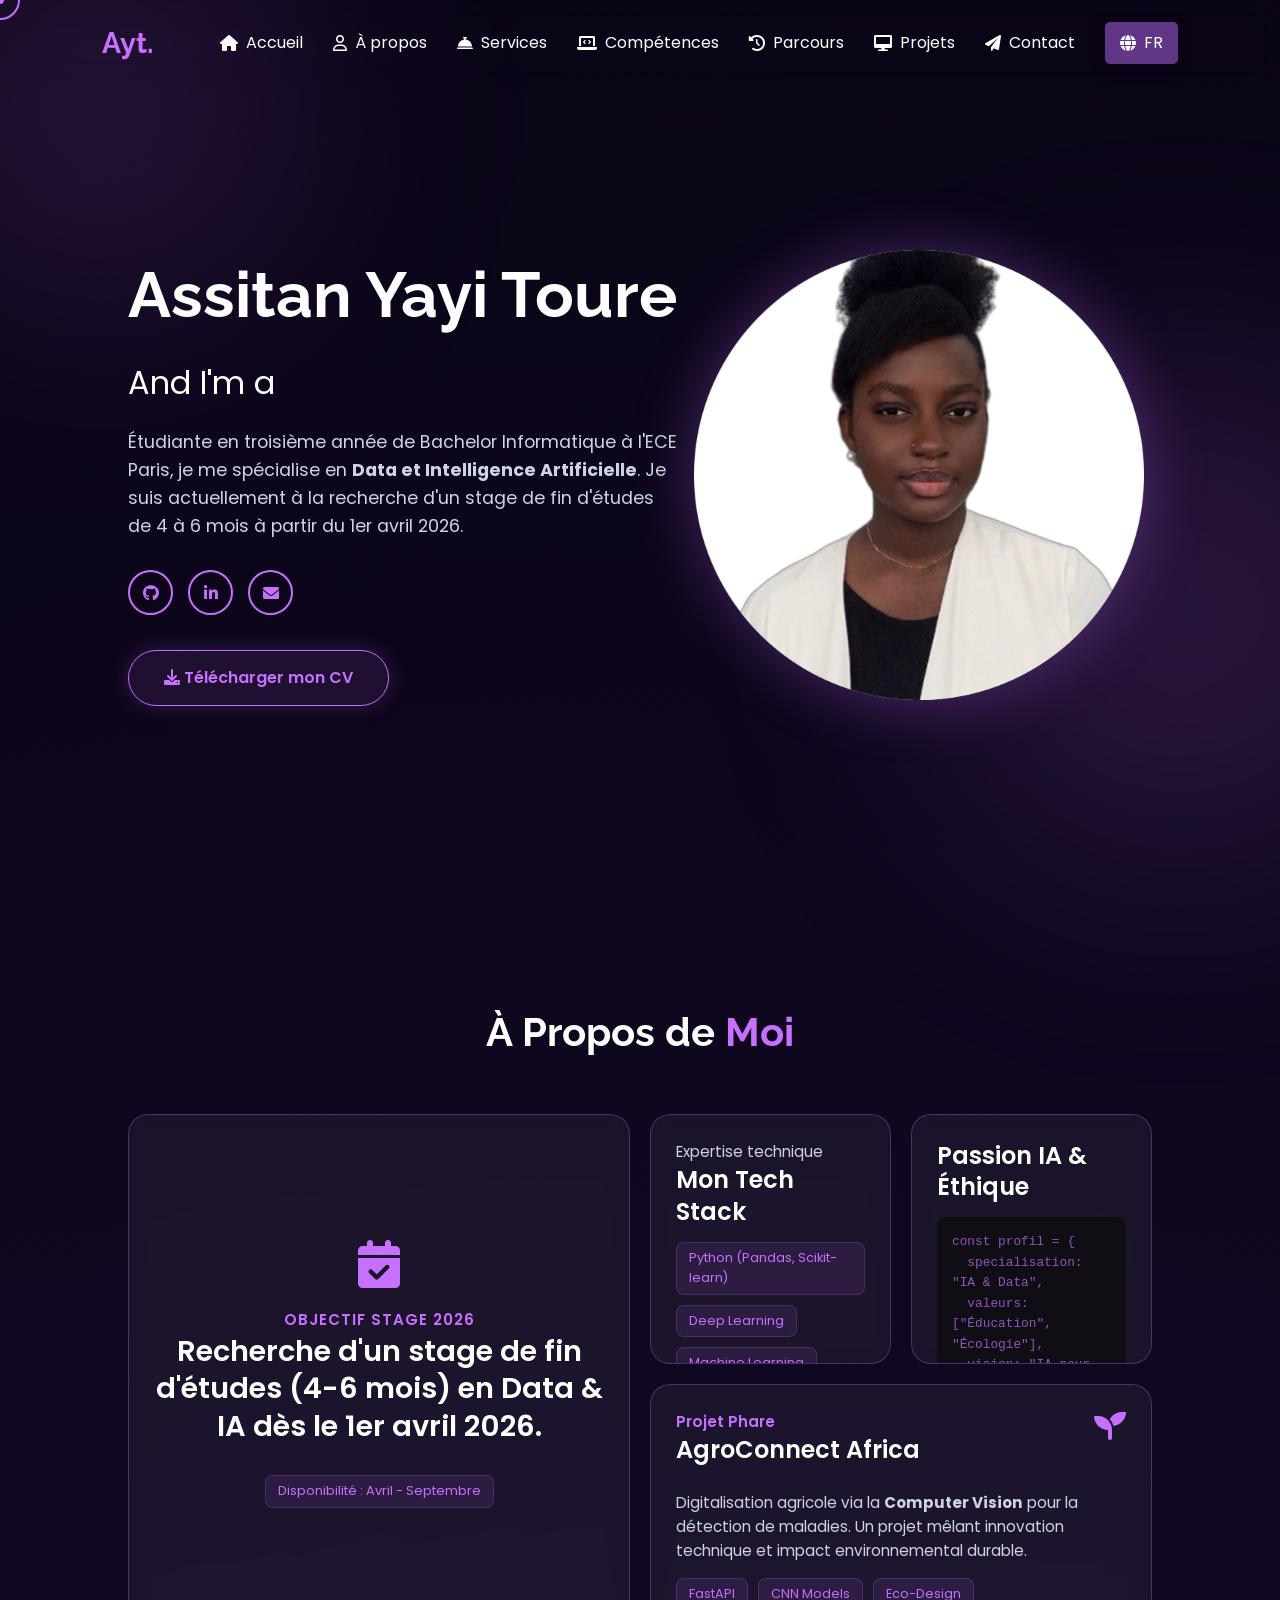
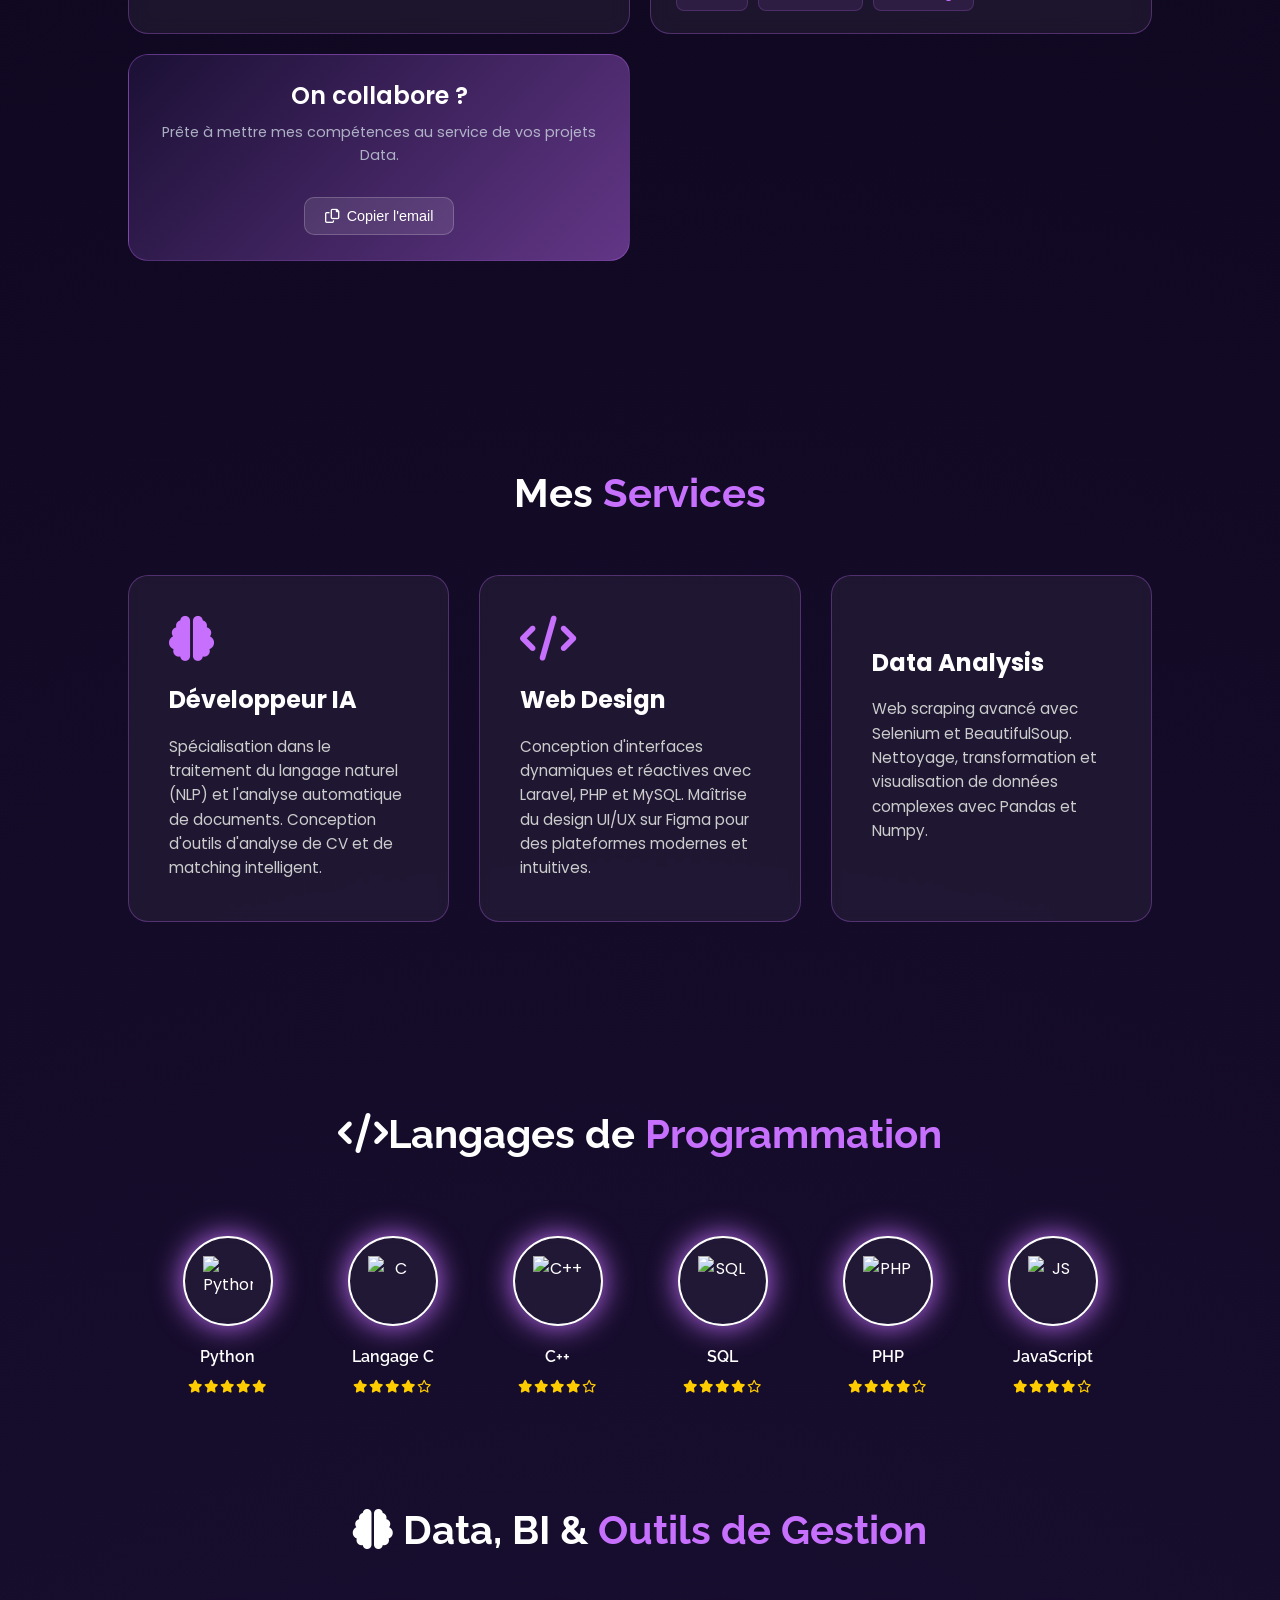
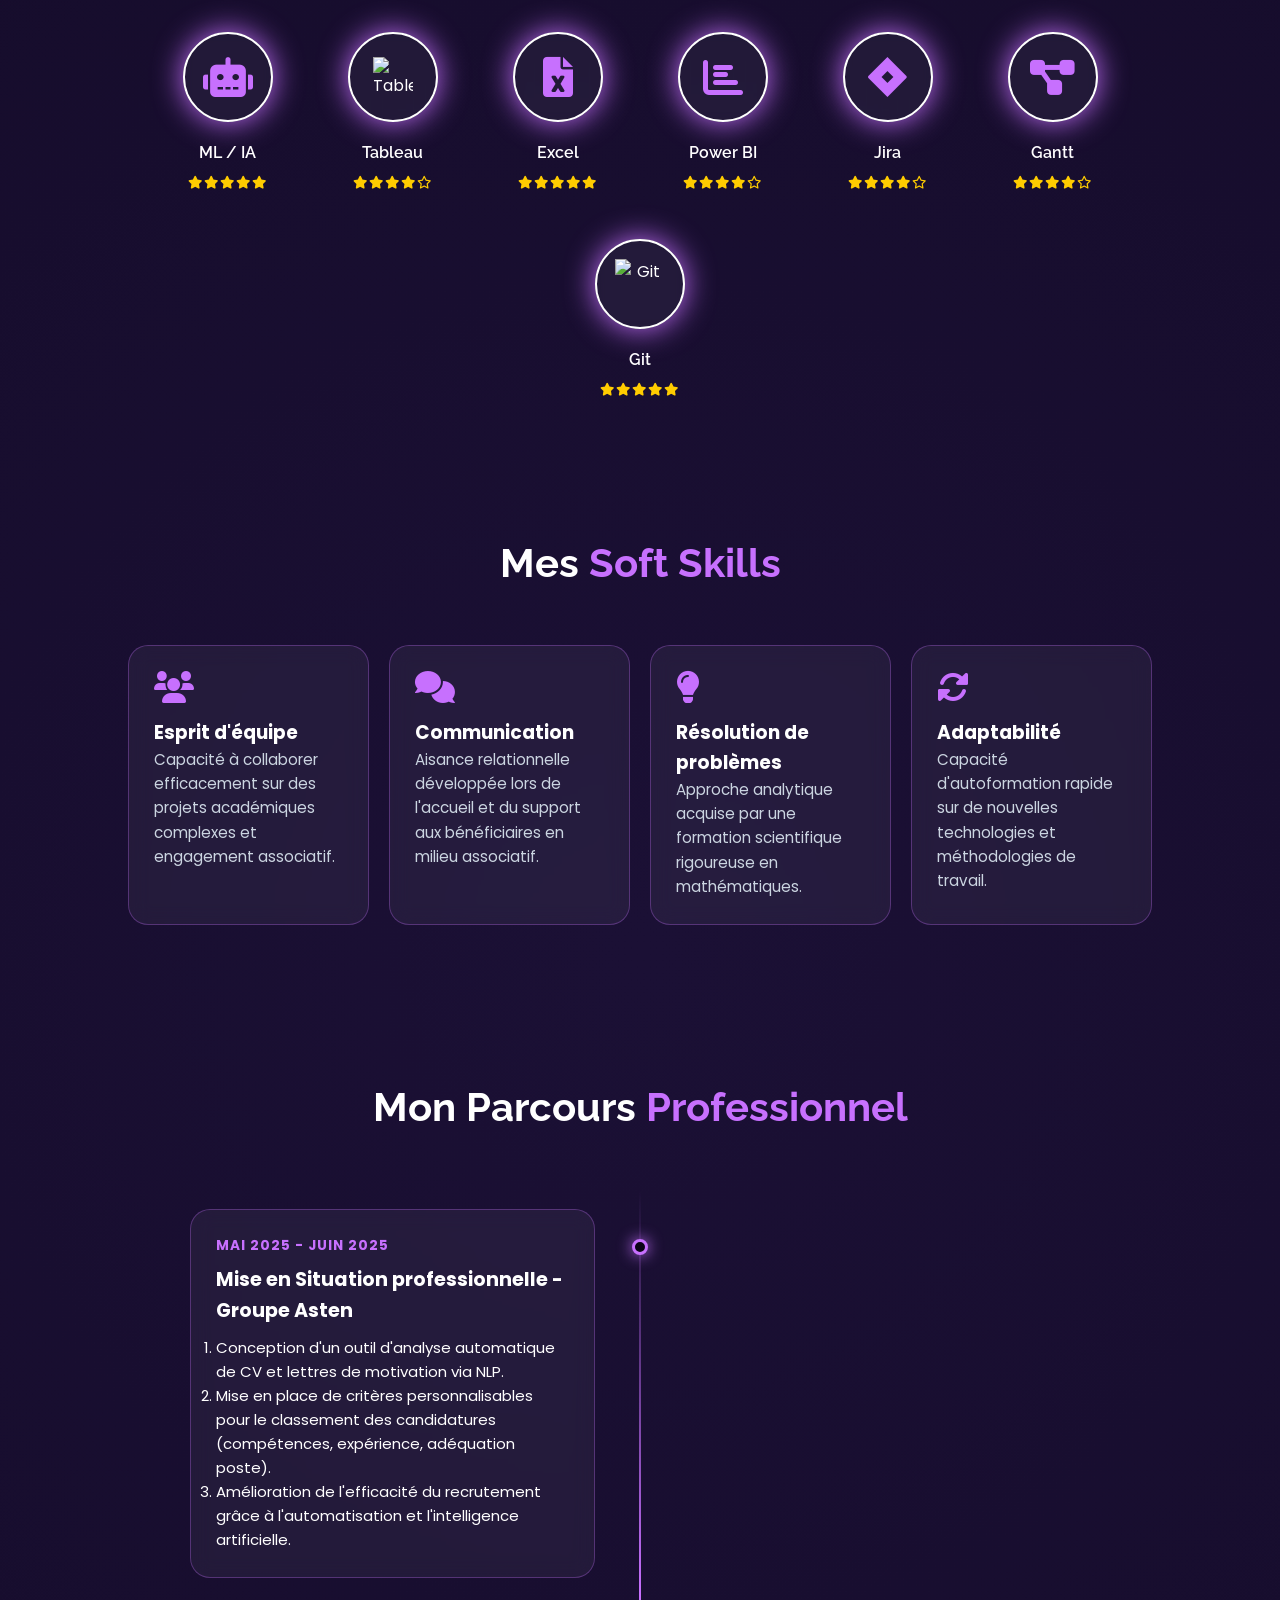
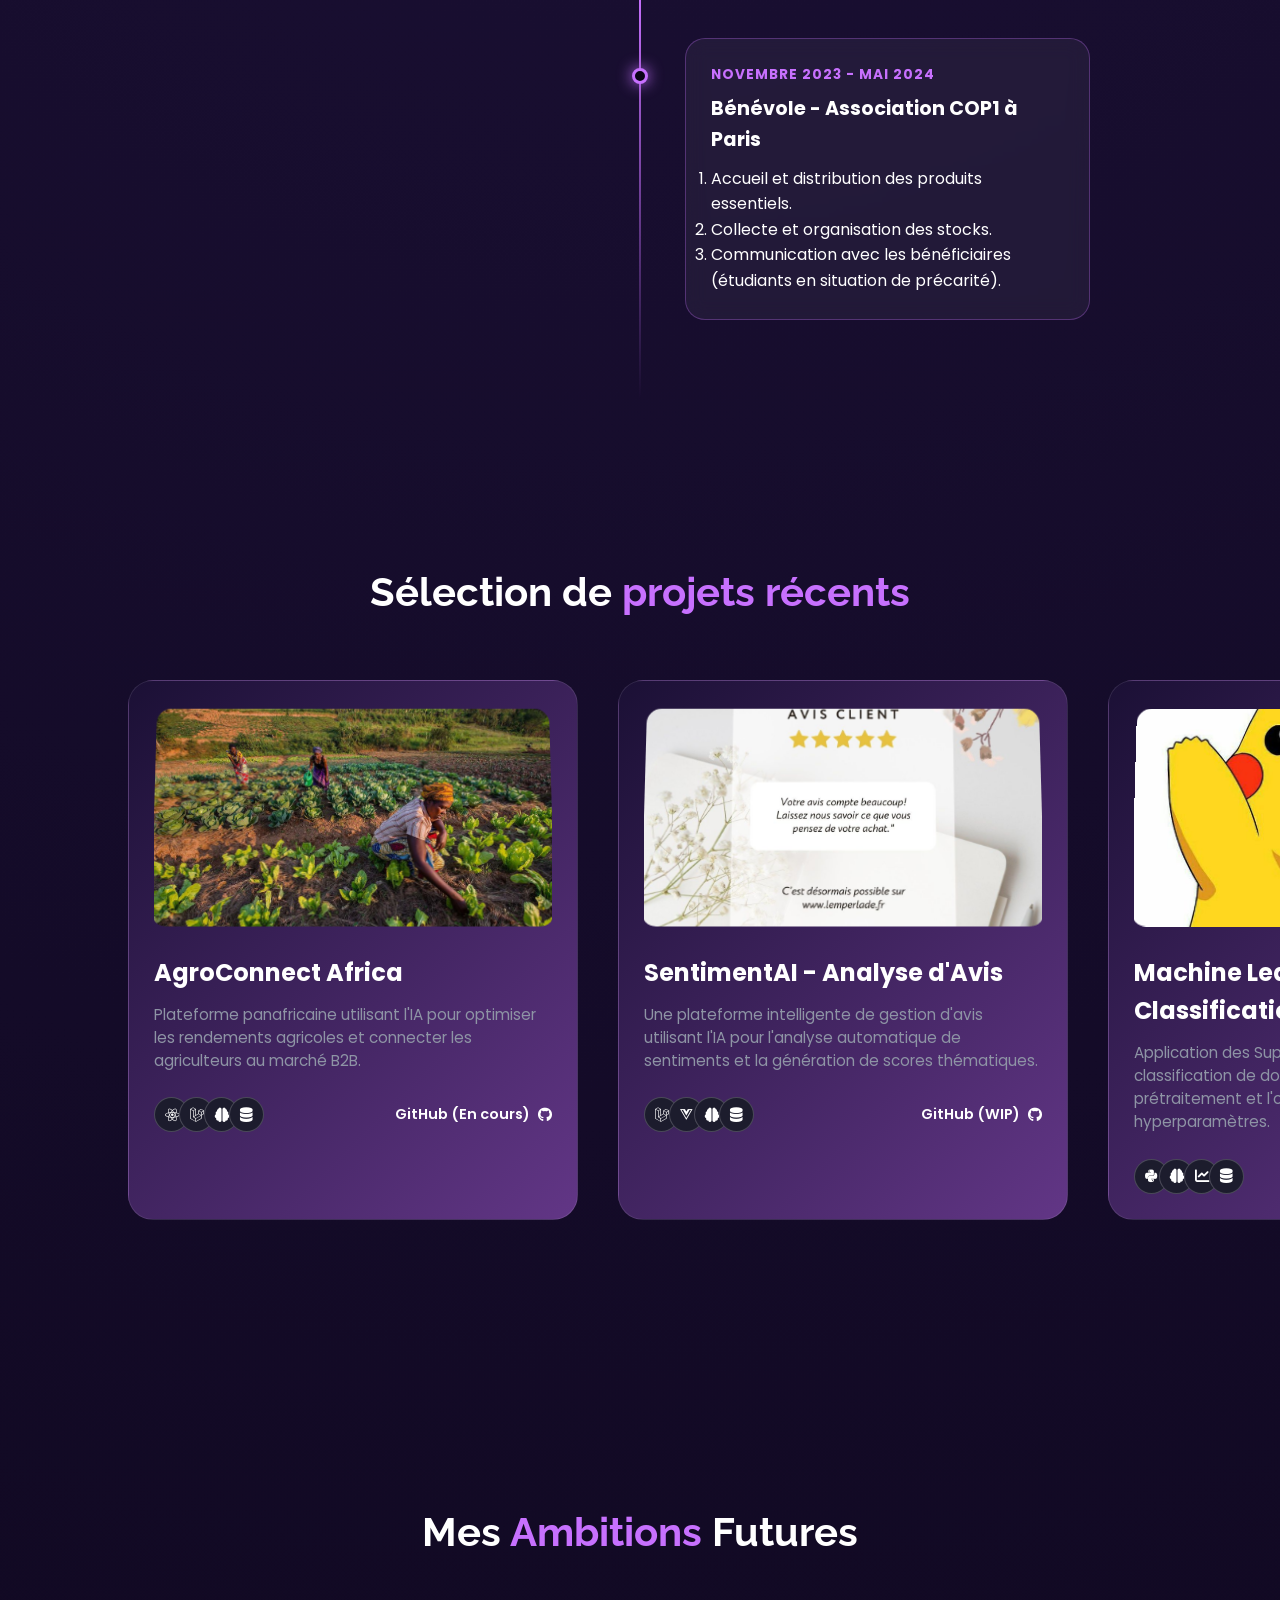
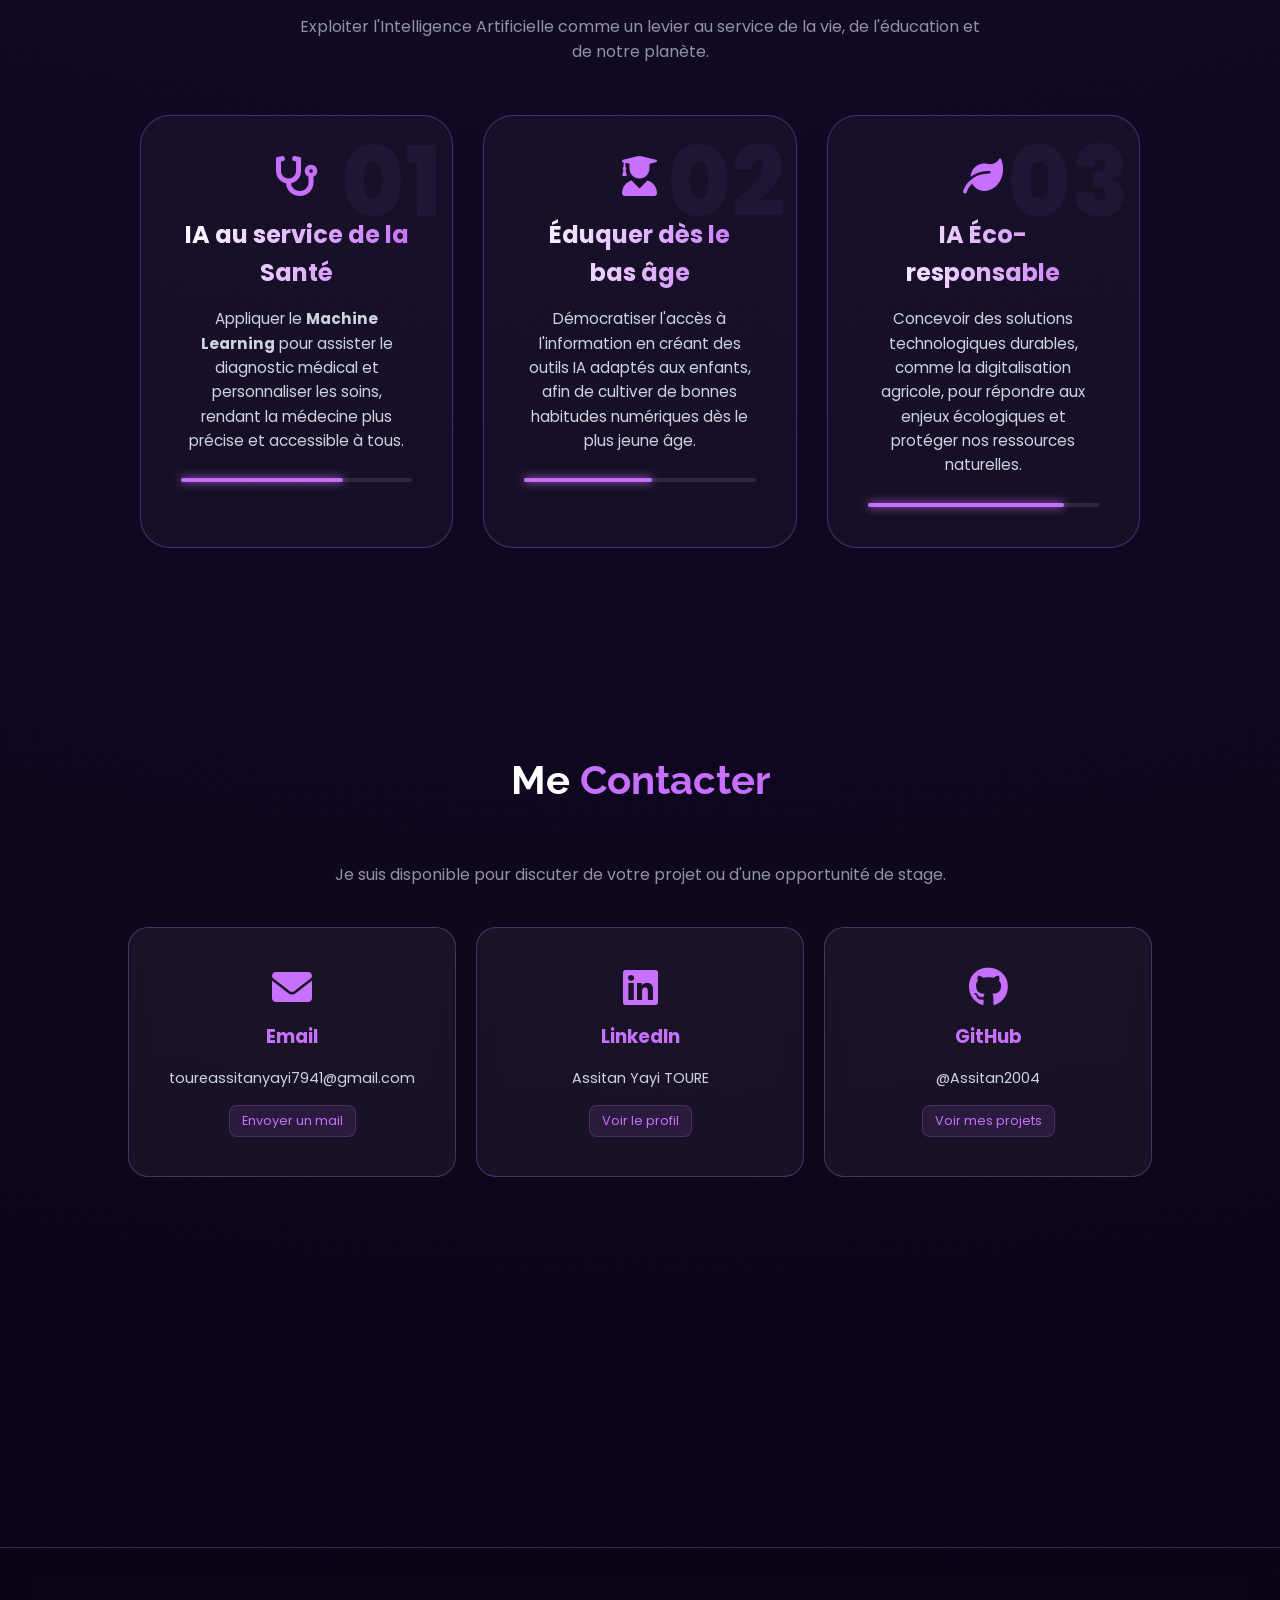
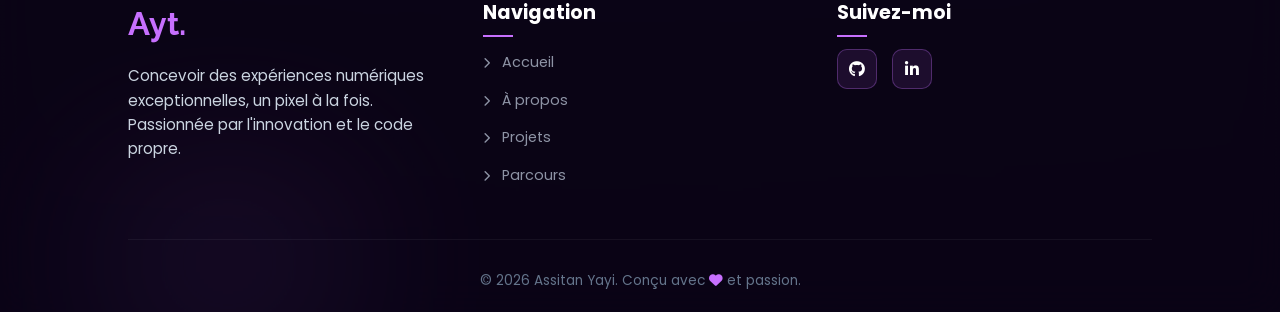
==== commit ee030042: "Ajout de la traduction complète (fr/en) et correction de la section About" ====
--- a/index.html
+++ b/index.html
@@ -604,7 +604,6 @@
         }
 
         @media (max-width: 768px) {
-            .nav-links { display: none; }
             .home-content h1 { font-size: 2.8rem; }
             .home-img img { width: 300px; }
             .home-section { text-align: center; justify-content: center; }
@@ -1132,7 +1131,7 @@
 }
 
 /* Affiche au clic ou survol (tu peux choisir) */
-.lang-dropdown:hover .dropdown-content {
+.lang-dropdown.open .dropdown-content {
     display: block;
 }
 /* --- AJOUTS ET MODIFICATIONS CSS --- */
@@ -1274,33 +1273,64 @@
 
 @media (max-width: 1024px) {
     .menu-toggle {
-        display: block; /* Affiche le bouton sur mobile/tablette */
+        display: block;
     }
 
     .nav-links {
+        display: flex; /* ← clé du problème */
         position: fixed;
         top: 0;
-        right: -100%; /* Menu caché à droite */
+        right: -100%;
         width: 70%;
         height: 100vh;
         background: rgba(10, 4, 22, 0.95);
         backdrop-filter: blur(20px);
         flex-direction: column;
         justify-content: center;
+        align-items: center;
         gap: 30px;
         transition: 0.4s ease;
         border-left: 1px solid var(--border-glow);
-    }
-
-    /* Quand le menu est ouvert */
+        z-index: 999;
+    }
+
     .nav-links.active {
         right: 0;
     }
-
-    /* On cache le dropdown de langue dans le menu mobile pour gagner de la place 
-       ou on le stylise différemment */
-    .lang-dropdown {
-        margin-top: 10px;
+    /* FIX PROJETS MOBILE */
+    .projects-section .sub-title {
+        position: relative;
+        top: auto;
+        padding: 40px 5% 20px;
+    }
+
+    .sticky-wrapper {
+        position: relative;
+        height: auto;
+        overflow: visible;
+    }
+
+   
+ .projects-horizontal-container {
+    flex-direction: column;
+    width: 100%;
+    padding: 20px 5%;
+    gap: 25px;
+    align-items: center;
+}
+    .project-card {
+        width: 100% !important;
+    }
+}
+@media (min-width: 1025px) {
+    .nav-links {
+        position: static !important;
+        width: auto !important;
+        height: auto !important;
+        background: transparent !important;
+        border-left: none !important;
+        flex-direction: row !important;
+        right: auto !important;
     }
 }
     </style>
@@ -1324,7 +1354,6 @@
         <li><a href="#experience"><i class="fas fa-history"></i> Parcours</a></li>
         <li><a href="#projects"><i class="fas fa-desktop"></i> Projets</a></li>
         <li><a href="#contact"><i class="fas fa-paper-plane"></i> Contact</a></li>
-        <ul>
         <li class="lang-dropdown">
             <a href="javascript:void(0)" class="lang-btn">
                 <i class="fas fa-globe"></i> <span id="current-lang">FR</span>
@@ -1334,7 +1363,6 @@
                 <a href="javascript:void(0)" onclick="changeLanguage('en')">English</a>
             </div>
         </li>
-        </ul>
     </ul>
 </nav>
    <section class="home-section">
@@ -1449,7 +1477,7 @@
 <section class="languages-section" id="skills">
     <h2 class="sub-title" style="padding-bottom: 20px;"><i class="fas fa-code"></i>Langages de <span>Programmation</span></h2>
 
-    <div class="languages-container">
+    <div class="languages-container" style="padding-bottom: 100px;">
         <div class="lang-item">
             <div class="lang-logo"><img src="https://cdn.jsdelivr.net/gh/devicons/devicon/icons/python/python-original.svg" alt="Python"></div>
             <span class="lang-name">Python</span>
@@ -1674,7 +1702,7 @@
             </div>
             
             <div class="project-links" style="display: flex; gap: 10px;">
-                <a href="Analyse des Marchés Financiers & Évolution des Monnaies Numériques Proget python.pdf" 
+                <a href="Financier & Évolution des Monnaies Numériques Proget python.pdf" 
                    class="live-link" 
                    download>
                    Télécharger PDF <i class="fas fa-download"></i>
@@ -2002,63 +2030,345 @@
 
 const horizontalContainer = document.querySelector(".projects-horizontal-container");
 
-if (horizontalContainer) {
+if (horizontalContainer && window.innerWidth > 1024) {
     gsap.to(horizontalContainer, {
         x: () => -(horizontalContainer.scrollWidth - document.documentElement.clientWidth + window.innerWidth * 0.2),
         ease: "none",
         scrollTrigger: {
             trigger: ".projects-section",
-            pin: true,           // Bloque le scroll vertical
-            scrub: 1,            // Synchronise avec le mouvement de la souris
+            pin: true,
+            scrub: 0,
             start: "top top",
-            end: () => "+=" + horizontalContainer.scrollWidth, // La zone de scroll dépend de la largeur
+            end: () => "+=" + horizontalContainer.scrollWidth,
             invalidateOnRefresh: true
         }
     });
 }
-(function() {
-    // Remplace par ton Public Key EmailJS
-    emailjs.init("TON_PUBLIC_KEY"); 
-})();
-
-document.getElementById('contact-form').addEventListener('submit', function(event) {
-    event.preventDefault();
-    const btn = this.querySelector('button');
-    const status = document.getElementById('form-status');
+
+function changeLanguage(lang) {
+    document.getElementById('current-lang').innerText = lang.toUpperCase();
+
+    const t = {
+        fr: {
+            nav: ["Accueil", "À propos", "Services", "Compétences", "Parcours", "Projets", "Contact"],
+            hero_h1: "Assitan Yayi Toure",
+            hero_h3: "And I'm a ",
+            hero_desc: "Étudiante en troisième année de Bachelor Informatique à l'ECE Paris, je me spécialise en <strong>Data et Intelligence Artificielle</strong>. Je suis actuellement à la recherche d'un stage de fin d'études de 4 à 6 mois à partir du 1er avril 2026.",
+            btn_cv: "Télécharger mon CV",
+            about_title: "À Propos de <span>Moi</span>",
+            about_stage: "Objectif Stage 2026",
+            about_stage_text: "Recherche d'un stage de fin d'études (4-6 mois) en Data & IA dès le 1er avril 2026.",
+            about_dispo: "Disponibilité : Avril - Septembre",
+            about_stack_label: "Expertise technique",
+            about_stack_title: "Mon Tech Stack",
+            about_passion: "Passion IA & Éthique",
+            about_collab: "On collabore ?",
+            about_collab_text: "Prête à mettre mes compétences au service de vos projets Data.",
+            btn_copy: "Copier l'email",
+            services_title: "Mes <span>Services</span>",
+            skills_title: "Langages de <span>Programmation</span>",
+            soft_title: "Mes <span>Soft Skills</span>",
+            exp_title: "Mon Parcours <span>Professionnel</span>",
+            projects_title: "Sélection de <span>projets récents</span>",
+            ambitions_title: "Mes <span>Ambitions</span> Futures",
+            contact_title: "Me <span>Contacter</span>",
+            contact_desc: "Je suis disponible pour discuter de votre projet ou d'une opportunité de stage.",
+            // Services
+            service1_title: "Développeur IA",
+            service1_desc: "Spécialisation dans le traitement du langage naturel (NLP) et l'analyse automatique de documents. Conception d'outils d'analyse de CV et de matching intelligent.",
+            service2_title: "Web Design",
+            service2_desc: "Conception d'interfaces dynamiques et réactives avec Laravel, PHP et MySQL. Maîtrise du design UI/UX sur Figma pour des plateformes modernes et intuitives.",
+            service3_title: "Data Analysis",
+            service3_desc: "Web scraping avancé avec Selenium et BeautifulSoup. Nettoyage, transformation et visualisation de données complexes avec Pandas et Numpy.",
+            // Soft Skills
+            soft1_title: "Esprit d'équipe", soft1_desc: "Capacité à collaborer efficacement sur des projets académiques complexes et engagement associatif.",
+            soft2_title: "Communication", soft2_desc: "Aisance relationnelle développée lors de l'accueil et du support aux bénéficiaires en milieu associatif.",
+            soft3_title: "Résolution de problèmes", soft3_desc: "Approche analytique acquise par une formation scientifique rigoureuse en mathématiques.",
+            soft4_title: "Adaptabilité", soft4_desc: "Capacité d'autoformation rapide sur de nouvelles technologies et méthodologies de travail.",
+            // Expérience
+            exp1_title: "Mise en Situation professionnelle - Groupe Asten",
+            exp1_li1: "Conception d'un outil d'analyse automatique de CV et lettres de motivation via NLP.",
+            exp1_li2: "Mise en place de critères personnalisables pour le classement des candidatures.",
+            exp1_li3: "Amélioration de l'efficacité du recrutement grâce à l'automatisation et l'IA.",
+            exp2_title: "Bénévole - Association COP1 à Paris",
+            exp2_li1: "Accueil et distribution des produits essentiels.",
+            exp2_li2: "Collecte et organisation des stocks.",
+            exp2_li3: "Communication avec les bénéficiaires (étudiants en situation de précarité).",
+            // Projets
+            proj1_desc: "Plateforme panafricaine utilisant l'IA pour optimiser les rendements agricoles et connecter les agriculteurs au marché B2B.",
+            proj2_desc: "Une plateforme intelligente de gestion d'avis utilisant l'IA pour l'analyse automatique de sentiments.",
+            proj3_desc: "Application des Support Vector Machines pour la classification de données complexes.",
+            proj4_desc: "Une solution d'analyse de données utilisant Python pour explorer l'évolution des marchés financiers.",
+            proj5_desc: "Pilotage d'une plateforme d'hébergement via l'alliance des méthodologies Agile (Jira) et de la planification structurée (Gantt).",
+            download_pdf: "Télécharger PDF",
+            // Ambitions
+            amb_intro: "Exploiter l'Intelligence Artificielle comme un levier au service de la vie, de l'éducation et de notre planète.",
+            amb1_title: "IA au service de la Santé", amb1_desc: "Appliquer le Machine Learning pour assister le diagnostic médical et personnaliser les soins.",
+            amb2_title: "Éduquer dès le bas âge", amb2_desc: "Démocratiser l'accès à l'information en créant des outils IA adaptés aux enfants.",
+            amb3_title: "IA Éco-responsable", amb3_desc: "Concevoir des solutions technologiques durables pour répondre aux enjeux écologiques.",
+            // Footer
+            footer_desc: "Concevoir des expériences numériques exceptionnelles, un pixel à la fois.",
+            footer_follow: "Suivez-moi", footer_nav: "Navigation",
+        },
+        en: {
+            nav: ["Home", "About", "Services", "Skills", "Experience", "Projects", "Contact"],
+            hero_h1: "Assitan Yayi Toure",
+            hero_h3: "And I'm a ",
+            hero_desc: "Third-year Bachelor's student in Computer Science at ECE Paris, specializing in <strong>Data & Artificial Intelligence</strong>. Currently looking for a 4 to 6-month internship starting April 1st, 2026.",
+            btn_cv: "Download my CV",
+            about_title: "About <span>Me</span>",
+            about_stage: "Internship Goal 2026",
+            about_stage_text: "Looking for a final-year internship (4-6 months) in Data & AI starting April 1st, 2026.",
+            about_dispo: "Availability: April - September",
+            about_stack_label: "Technical expertise",
+            about_stack_title: "My Tech Stack",
+            about_passion: "AI & Ethics Passion",
+            about_collab: "Let's collaborate?",
+            about_collab_text: "Ready to put my skills at the service of your Data projects.",
+            btn_copy: "Copy email",
+            services_title: "My <span>Services</span>",
+            skills_title: "Programming <span>Languages</span>",
+            soft_title: "My <span>Soft Skills</span>",
+            exp_title: "My Professional <span>Journey</span>",
+            projects_title: "Selection of <span>recent projects</span>",
+            ambitions_title: "My Future <span>Ambitions</span>",
+            contact_title: "<span>Contact</span> Me",
+            contact_desc: "I'm available to discuss your project or an internship opportunity.",
+            service1_title: "AI Developer",
+            service1_desc: "Specialization in natural language processing (NLP) and automatic document analysis. Design of CV analysis and intelligent matching tools.",
+            service2_title: "Web Design",
+            service2_desc: "Design of dynamic and responsive interfaces with Laravel, PHP and MySQL. Mastery of UI/UX design on Figma for modern platforms.",
+            service3_title: "Data Analysis",
+            service3_desc: "Advanced web scraping with Selenium and BeautifulSoup. Cleaning, transformation and visualization of complex data with Pandas and Numpy.",
+            soft1_title: "Team Spirit", soft1_desc: "Ability to collaborate effectively on complex academic projects and associative commitment.",
+            soft2_title: "Communication", soft2_desc: "Interpersonal skills developed through welcoming and supporting beneficiaries in an associative environment.",
+            soft3_title: "Problem Solving", soft3_desc: "Analytical approach acquired through rigorous scientific training in mathematics.",
+            soft4_title: "Adaptability", soft4_desc: "Ability to quickly self-train on new technologies and work methodologies.",
+            exp1_title: "Professional Simulation - Groupe Asten",
+            exp1_li1: "Design of an automatic CV and cover letter analysis tool via NLP.",
+            exp1_li2: "Implementation of customizable criteria for ranking applications.",
+            exp1_li3: "Improved recruitment efficiency through automation and artificial intelligence.",
+            exp2_title: "Volunteer - COP1 Association in Paris",
+            exp2_li1: "Reception and distribution of essential products.",
+            exp2_li2: "Collection and organization of stocks.",
+            exp2_li3: "Communication with beneficiaries (students in precarious situations).",
+            proj1_desc: "Pan-African platform using AI to optimize agricultural yields and connect farmers to the B2B market.",
+            proj2_desc: "An intelligent review management platform using AI for automatic sentiment analysis.",
+            proj3_desc: "Application of Support Vector Machines for complex data classification.",
+            proj4_desc: "A data analysis solution using Python to explore the evolution of financial markets.",
+            proj5_desc: "Management of an accommodation platform through Agile methodologies (Jira) and structured planning (Gantt).",
+            download_pdf: "Download PDF",
+            amb_intro: "Using Artificial Intelligence as a lever in the service of life, education and our planet.",
+            amb1_title: "AI for Healthcare", amb1_desc: "Applying Machine Learning to assist medical diagnosis and personalize care.",
+            amb2_title: "Educate from an Early Age", amb2_desc: "Democratize access to information by creating AI tools adapted to children.",
+            amb3_title: "Eco-Responsible AI", amb3_desc: "Design sustainable technological solutions to address ecological challenges.",
+            footer_desc: "Crafting exceptional digital experiences, one pixel at a time.",
+            footer_follow: "Follow me", footer_nav: "Navigation",
+        }
+    };
+
+    const d = t[lang];
+
+   // Navbar
+    const navItems = document.querySelectorAll('.nav-links li a:not(.lang-btn)');
+    navItems.forEach((a, i) => {
+        if (d.nav[i]) {
+            const icon = a.querySelector('i');
+            a.innerHTML = '';
+            if (icon) a.appendChild(icon);
+            a.append(' ' + d.nav[i]);
+        }
+    });
+
+    // Hero
+    document.querySelector('.home-content h1').innerText = d.hero_h1;
+    document.querySelector('.home-description').innerHTML = d.hero_desc;
+    document.querySelector('.btn-cv').innerHTML = `<i class="fas fa-download"></i> ${d.btn_cv}`;
+
+    // --- SECTION ABOUT (BENTO GRID) ---
+    document.querySelector('.about-section .sub-title').innerHTML = d.about_title;
+    const bentoItems = document.querySelectorAll('.about-section .bento-item');
     
-    btn.innerHTML = "Envoi en cours...";
-    btn.disabled = true;
-
-    // Remplace "YOUR_SERVICE_ID" et "YOUR_TEMPLATE_ID"
-    emailjs.sendForm('YOUR_SERVICE_ID', 'YOUR_TEMPLATE_ID', this)
-        .then(function() {
-            status.style.display = "block";
-            status.style.color = "#c770fe";
-            status.innerHTML = "Message envoyé avec succès !";
-            document.getElementById('contact-form').reset();
-            btn.innerHTML = '<i class="fas fa-paper-plane"></i> Envoyer le message';
-            btn.disabled = false;
-        }, function(error) {
-            status.style.display = "block";
-            status.style.color = "#ff4d4d";
-            status.innerHTML = "Erreur lors de l'envoi...";
-            btn.disabled = false;
-        });
+    // Case 1 : Objectif Stage
+    if(bentoItems[0]) {
+        bentoItems[0].querySelector('p').innerText = d.about_stage;
+        bentoItems[0].querySelector('h2').innerText = d.about_stage_text;
+        bentoItems[0].querySelector('.tech-badge').innerText = d.about_dispo;
+    }
+    // Case 2 : Tech Stack
+    if(bentoItems[1]) {
+        bentoItems[1].querySelector('p').innerText = d.about_stack_label;
+        bentoItems[1].querySelector('h2').innerText = d.about_stack_title;
+    }
+    // Case 3 : Passion
+    if(bentoItems[2]) {
+        bentoItems[2].querySelector('h2').innerText = d.about_passion;
+    }
+    // Case 4 : Projet Phare (AgroConnect)
+    if(bentoItems[3]) {
+        bentoItems[3].querySelector('p').innerText = (lang === 'fr' ? "Projet Phare" : "Flagship Project");
+        bentoItems[3].querySelector('p:last-of-type').innerHTML = (lang === 'fr' ? "Digitalisation agricole via la <strong>Computer Vision</strong>..." : "Agricultural digitalization using <strong>Computer Vision</strong>...");
+    }
+    // Case 5 : Collaboration
+    if(bentoItems[4]) {
+        bentoItems[4].querySelector('h2').innerText = d.about_collab;
+        bentoItems[4].querySelector('p').innerText = d.about_collab_text;
+    }
+    document.querySelector('.btn-copy').innerHTML = `<i class="far fa-copy"></i> ${d.btn_copy}`;
+
+    // Titres sections
+    document.querySelector('.services .sub-title').innerHTML = d.services_title;
+    document.querySelector('.soft-skills-section .sub-title').innerHTML = d.soft_title;
+    document.querySelector('#experience .sub-title').innerHTML = d.exp_title;
+    document.querySelector('.projects-section .sub-title').innerHTML = d.projects_title;
+    document.querySelector('.ambitions-section .sub-title').innerHTML = d.ambitions_title;
+    document.querySelector('#contact .sub-title').innerHTML = d.contact_title;
+    document.querySelector('#contact > p').innerText = d.contact_desc;
+
+    // Services
+    const sBoxes = document.querySelectorAll('.services-box');
+    if(sBoxes[0]) { sBoxes[0].querySelector('h3').innerText = d.service1_title; sBoxes[0].querySelector('p').innerText = d.service1_desc; }
+    if(sBoxes[1]) { sBoxes[1].querySelector('h3').innerText = d.service2_title; sBoxes[1].querySelector('p').innerText = d.service2_desc; }
+    if(sBoxes[2]) { sBoxes[2].querySelector('h3').innerText = d.service3_title; sBoxes[2].querySelector('p').innerText = d.service3_desc; }
+
+    // Soft Skills
+    const softCards = document.querySelectorAll('.soft-skills-section .bento-item');
+    if(softCards[0]) { softCards[0].querySelector('h3').innerText = d.soft1_title; softCards[0].querySelector('p').innerText = d.soft1_desc; }
+    if(softCards[1]) { softCards[1].querySelector('h3').innerText = d.soft2_title; softCards[1].querySelector('p').innerText = d.soft2_desc; }
+    if(softCards[2]) { softCards[2].querySelector('h3').innerText = d.soft3_title; softCards[2].querySelector('p').innerText = d.soft3_desc; }
+    if(softCards[3]) { softCards[3].querySelector('h3').innerText = d.soft4_title; softCards[3].querySelector('p').innerText = d.soft4_desc; }
+// --- TITRES COMPÉTENCES (LANGAGES) ---
+    const skillTitles = document.querySelectorAll('.languages-section .sub-title');
+    if(skillTitles[0]) {
+        skillTitles[0].innerHTML = lang === 'fr' 
+            ? '<i class="fas fa-code"></i> Langages de <span>Programmation</span>' 
+            : '<i class="fas fa-code"></i> Programming <span>Languages</span>';
+    }
+    if(skillTitles[1]) {
+        skillTitles[1].innerHTML = lang === 'fr' 
+            ? '<i class="fas fa-brain"></i> Data, BI & <span>Outils de Gestion</span>' 
+            : '<i class="fas fa-brain"></i> Data, BI & <span>Management Tools</span>';
+    }
+    // Expérience
+    const tContents = document.querySelectorAll('.timeline-content');
+    if(tContents[0]) { tContents[0].querySelector('h3').innerText = d.exp1_title; const lis0 = tContents[0].querySelectorAll('li'); if(lis0[0]) lis0[0].innerText = d.exp1_li1; if(lis0[1]) lis0[1].innerText = d.exp1_li2; if(lis0[2]) lis0[2].innerText = d.exp1_li3; }
+    if(tContents[1]) { tContents[1].querySelector('h3').innerText = d.exp2_title; const lis1 = tContents[1].querySelectorAll('li'); if(lis1[0]) lis1[0].innerText = d.exp2_li1; if(lis1[1]) lis1[1].innerText = d.exp2_li2; if(lis1[2]) lis1[2].innerText = d.exp2_li3; }
+
+   // --- SECTION PROJETS (TITRES + DESCRIPTIONS + BOUTONS) ---
+    
+    // 1. Titre de la section entière
+    document.querySelector('.projects-section .sub-title').innerHTML = d.projects_title;
+
+    // 2. Traduction des Titres (h3) et Descriptions (p) de chaque carte
+    const projectCards = document.querySelectorAll('.project-card');
+    const projTitlesEn = ["AgroConnect Africa", "SentimentAI - Review Analysis", "Machine Learning: SVM Classification", "Financial Analysis & Digital Currencies", "RBNB: Collaborative Optimization"];
+    const projTitlesFr = ["AgroConnect Africa", "SentimentAI - Analyse d'Avis", "Machine Learning : Classification SVM", "Analyse Financière & Monnaies Numériques", "RBNB : Optimisation Collaborative"];
+    
+    projectCards.forEach((card, i) => {
+        const titleEl = card.querySelector('.project-info h3');
+        const descEl = card.querySelector('.project-info p');
+        
+        // Titres
+        if (titleEl) {
+            titleEl.innerText = lang === 'fr' ? projTitlesFr[i] : projTitlesEn[i];
+        }
+        
+        // Descriptions (utilise vos mots clés d.proj1_desc, etc.)
+        if (descEl) {
+            const descKey = `proj${i + 1}_desc`;
+            if (d[descKey]) descEl.innerText = d[descKey];
+        }
+    });
+
+    // 3. Traduction des liens/boutons (GitHub WIP et Télécharger PDF)
+    const projectLinks = document.querySelectorAll('.project-card .live-link');
+    projectLinks.forEach(link => {
+        // Traduction "En cours" / "WIP"
+        if (link.innerText.includes("GitHub")) {
+            link.innerHTML = lang === 'fr' 
+                ? 'GitHub (En cours) <i class="fab fa-github"></i>' 
+                : 'GitHub (WIP) <i class="fab fa-github"></i>';
+        }
+        // Traduction "Télécharger PDF"
+        if (link.innerText.includes("PDF")) {
+            link.innerHTML = lang === 'fr'
+                ? 'Télécharger PDF <i class="fas fa-download"></i>'
+                : 'Download PDF <i class="fas fa-download"></i>';
+        }
+    });
+
+    // Ambitions
+    document.querySelector('.ambitions-section > p').innerText = d.amb_intro;
+    const ambCards = document.querySelectorAll('.ambition-card');
+    if(ambCards[0]) { ambCards[0].querySelector('h3').innerText = d.amb1_title; ambCards[0].querySelector('p').innerText = d.amb1_desc; }
+    if(ambCards[1]) { ambCards[1].querySelector('h3').innerText = d.amb2_title; ambCards[1].querySelector('p').innerText = d.amb2_desc; }
+    if(ambCards[2]) { ambCards[2].querySelector('h3').innerText = d.amb3_title; ambCards[2].querySelector('p').innerText = d.amb3_desc; }
+
+    // Footer
+    document.querySelector('.footer-logo-side p').innerText = d.footer_desc;
+    document.querySelector('.footer-social h3').innerText = d.footer_follow;
+    document.querySelector('.footer-links h3').innerText = d.footer_nav;
+}
+// --- LOGIQUE DU MENU HAMBURGER ---
+const menuToggle = document.getElementById('mobile-menu');
+const navLinks = document.querySelector('.nav-links');
+
+// Ouvrir/Fermer le menu au clic sur l'icône
+menuToggle.addEventListener('click', () => {
+    navLinks.classList.toggle('active');
+    
+    // Bonus : Changer l'icône de barre en "X" quand c'est ouvert
+    const icon = menuToggle.querySelector('i');
+    if (navLinks.classList.contains('active')) {
+        icon.classList.replace('fa-bars', 'fa-times');
+    } else {
+        icon.classList.replace('fa-times', 'fa-bars');
+    }
 });
-function changeLanguage(lang) {
-    const langDisplay = document.getElementById('current-lang');
-    langDisplay.innerText = lang.toUpperCase();
-    
-    if(lang === 'en') {
-        // Exemple de traduction manuelle pour les éléments clés
-        document.querySelector('.home-content h1').innerText = "Assitan Yayi";
-        document.querySelector('.home-description').innerText = "I'm a Web Developer with extensive experience for over 3 years...";
-        // Ajoute ici tes autres traductions
-        alert("Switching to English");
-    } else {
-        location.reload(); // Moyen le plus simple de revenir au français original
-    }
-}
+// --- DROPDOWN LANGUE (clic) ---
+const langDropdown = document.querySelector('.lang-dropdown');
+const langBtnToggle = document.querySelector('.lang-btn');
+
+langBtnToggle.addEventListener('click', (e) => {
+    e.stopPropagation();
+    langDropdown.classList.toggle('open');
+});
+
+// Fermer si on clique ailleurs
+document.addEventListener('click', () => {
+    langDropdown.classList.remove('open');
+});
+// Fermer le menu automatiquement quand on clique sur un lien
+document.querySelectorAll('.nav-links a').forEach(link => {
+    link.addEventListener('click', () => {
+        navLinks.classList.remove('active');
+        menuToggle.querySelector('i').classList.replace('fa-times', 'fa-bars');
+    });
+});
+// --- CONFIGURATION SCROLL REVEAL ---
+const sr = ScrollReveal({
+    origin: 'bottom',
+    distance: '60px',
+    duration: 2000,
+    delay: 200,
+    reset: false // false pour que l'animation ne se joue qu'une seule fois
+});
+
+// Apparition des titres de section
+sr.reveal('.sub-title', {});
+
+// Apparition des cartes de services et compétences (avec un délai entre chaque)
+sr.reveal('.services-box, .lang-item, .soft-skill-card', { interval: 100 });
+
+// Apparition du contenu de la section "À propos"
+sr.reveal('.about-section .bento-item', { interval: 150 });
+
+// Apparition des étapes du parcours professionnel
+sr.reveal('.timeline-item', { interval: 200 });
+
+// Apparition des cartes d'ambitions
+sr.reveal('.ambition-card', { interval: 200 });
+
     </script>
 </body>
 </html>
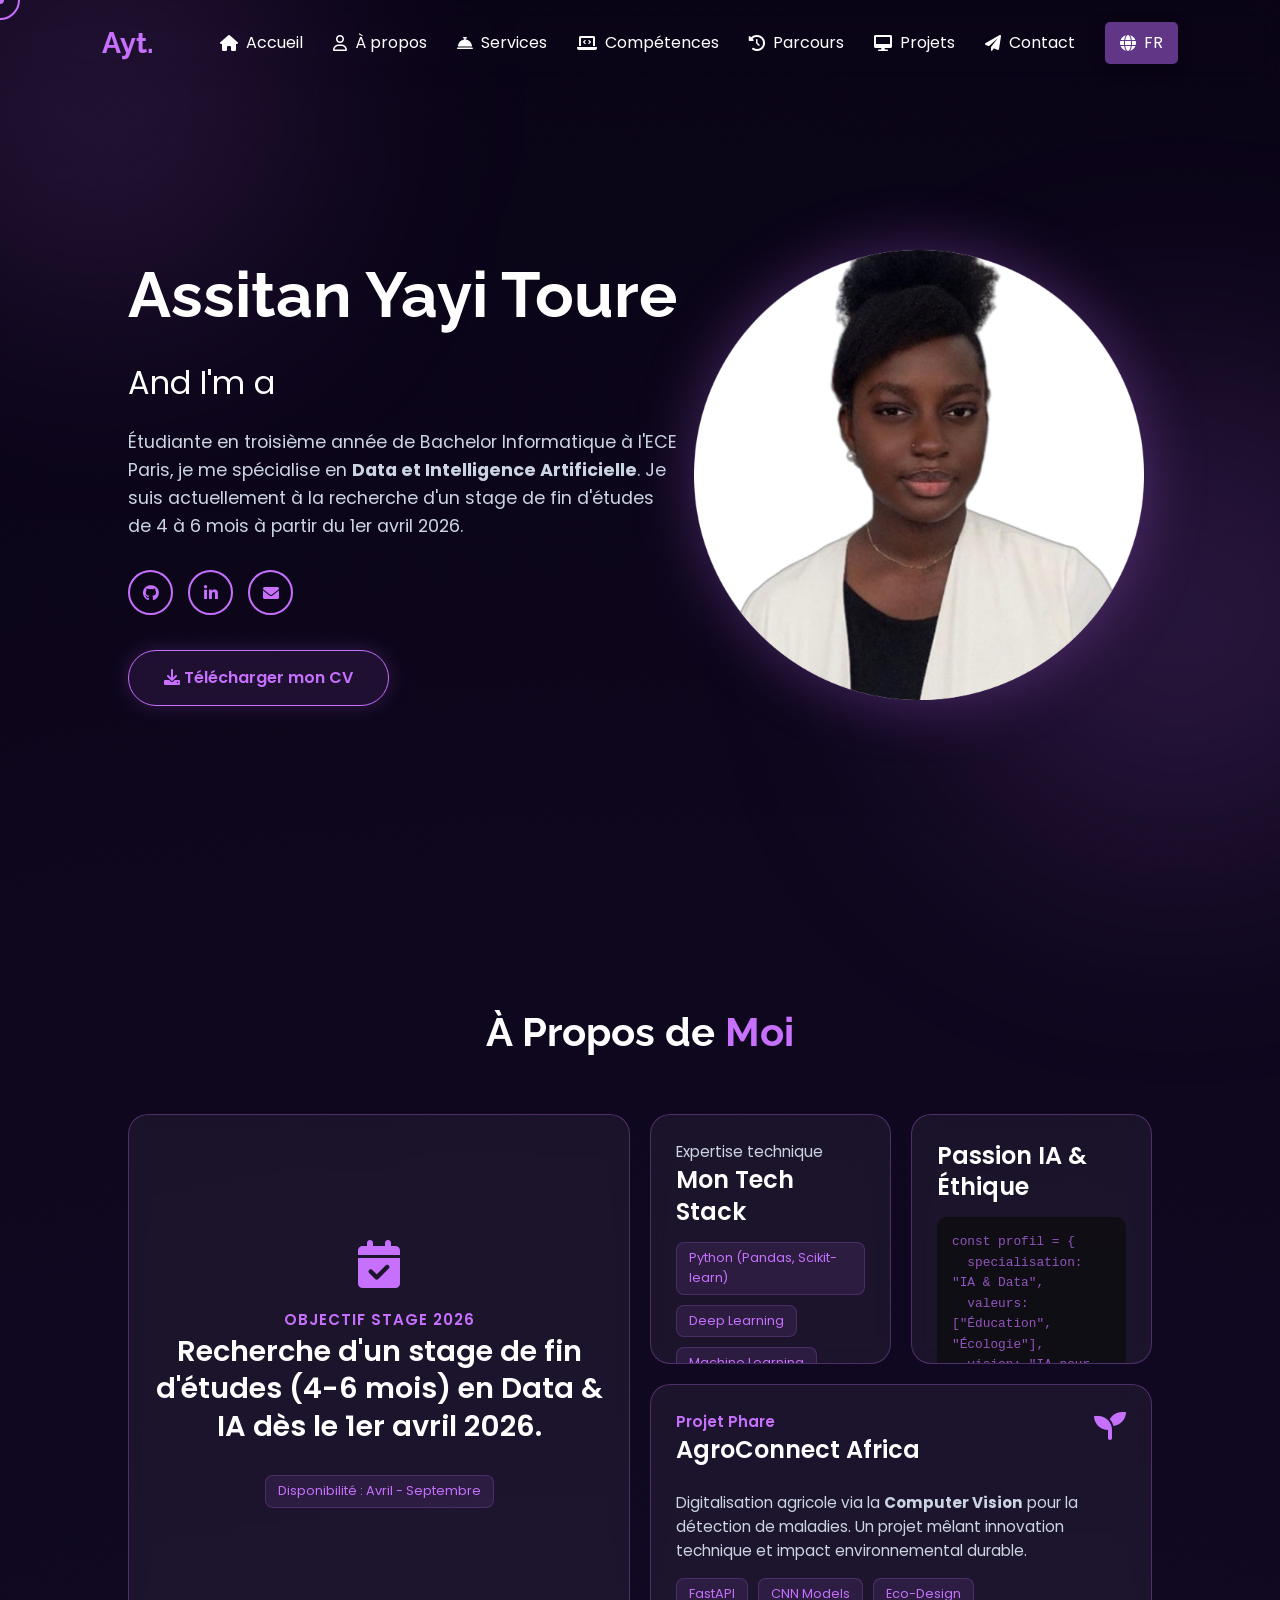
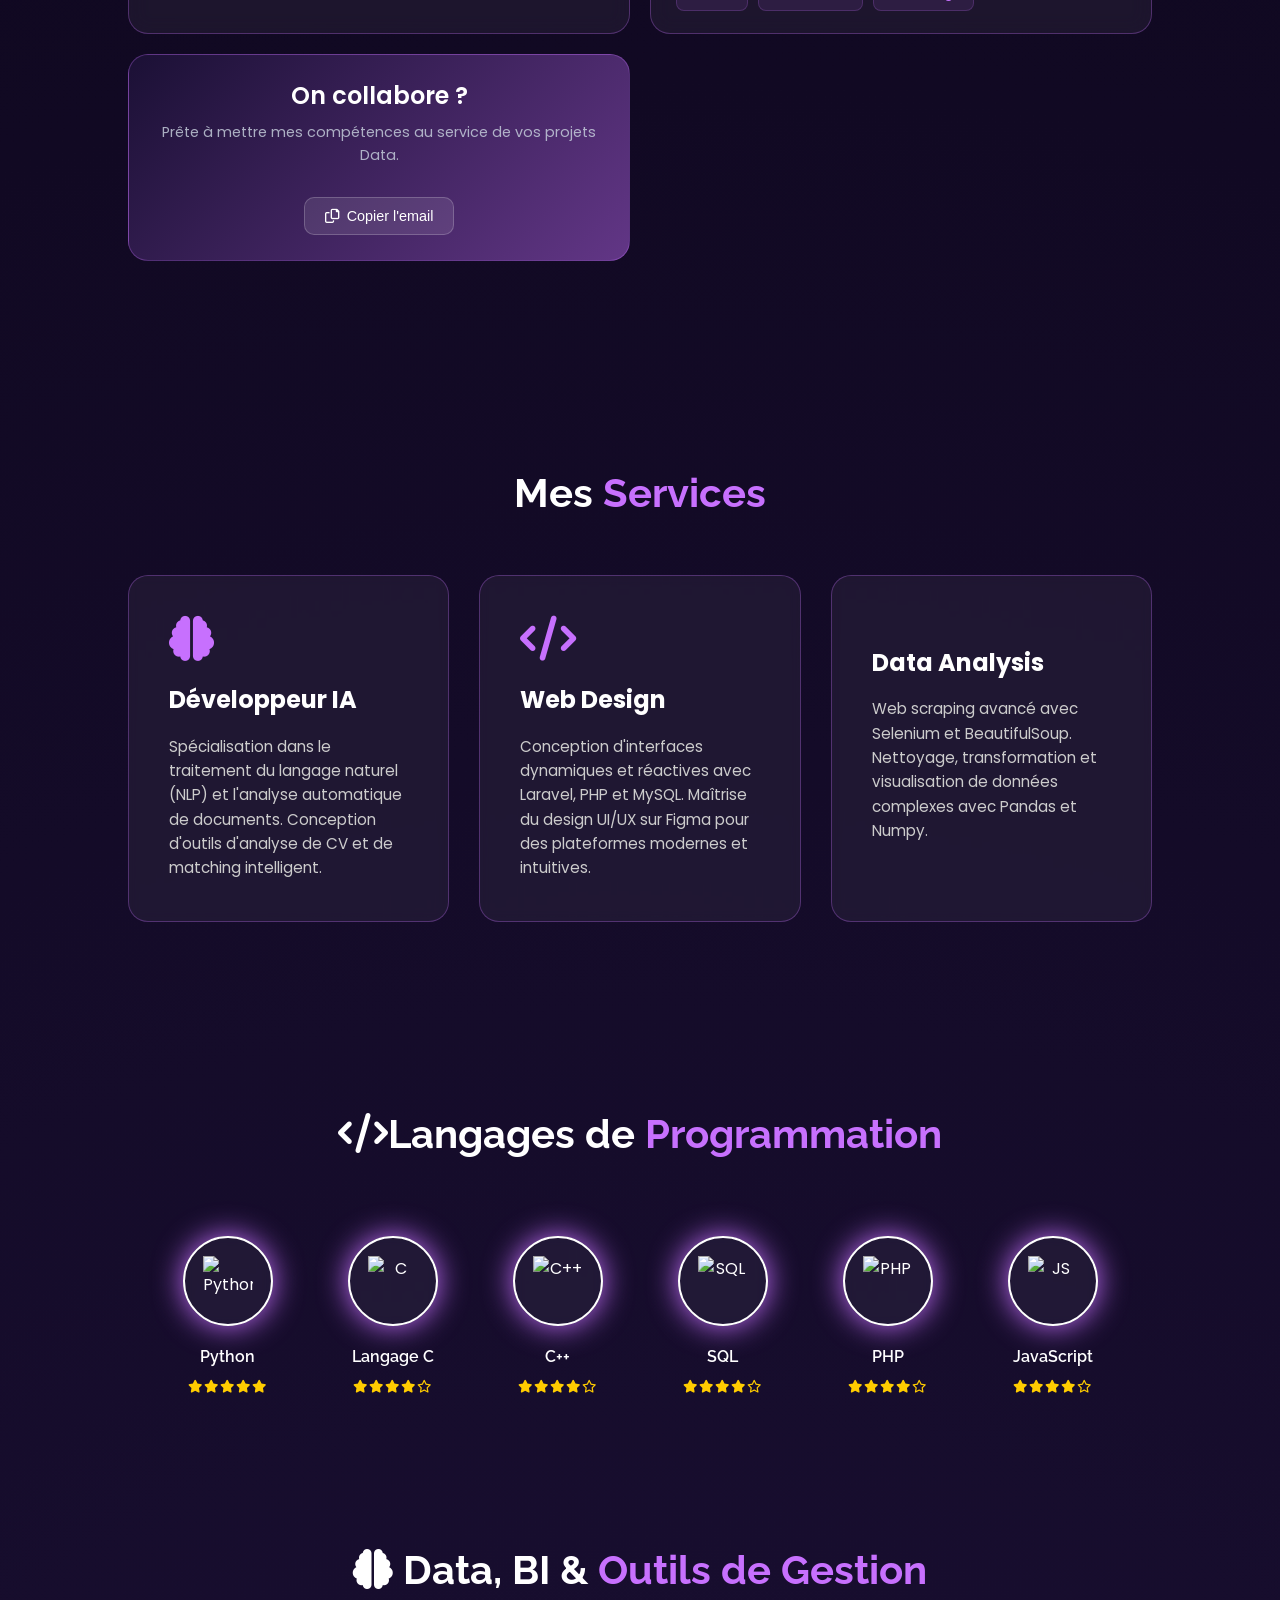
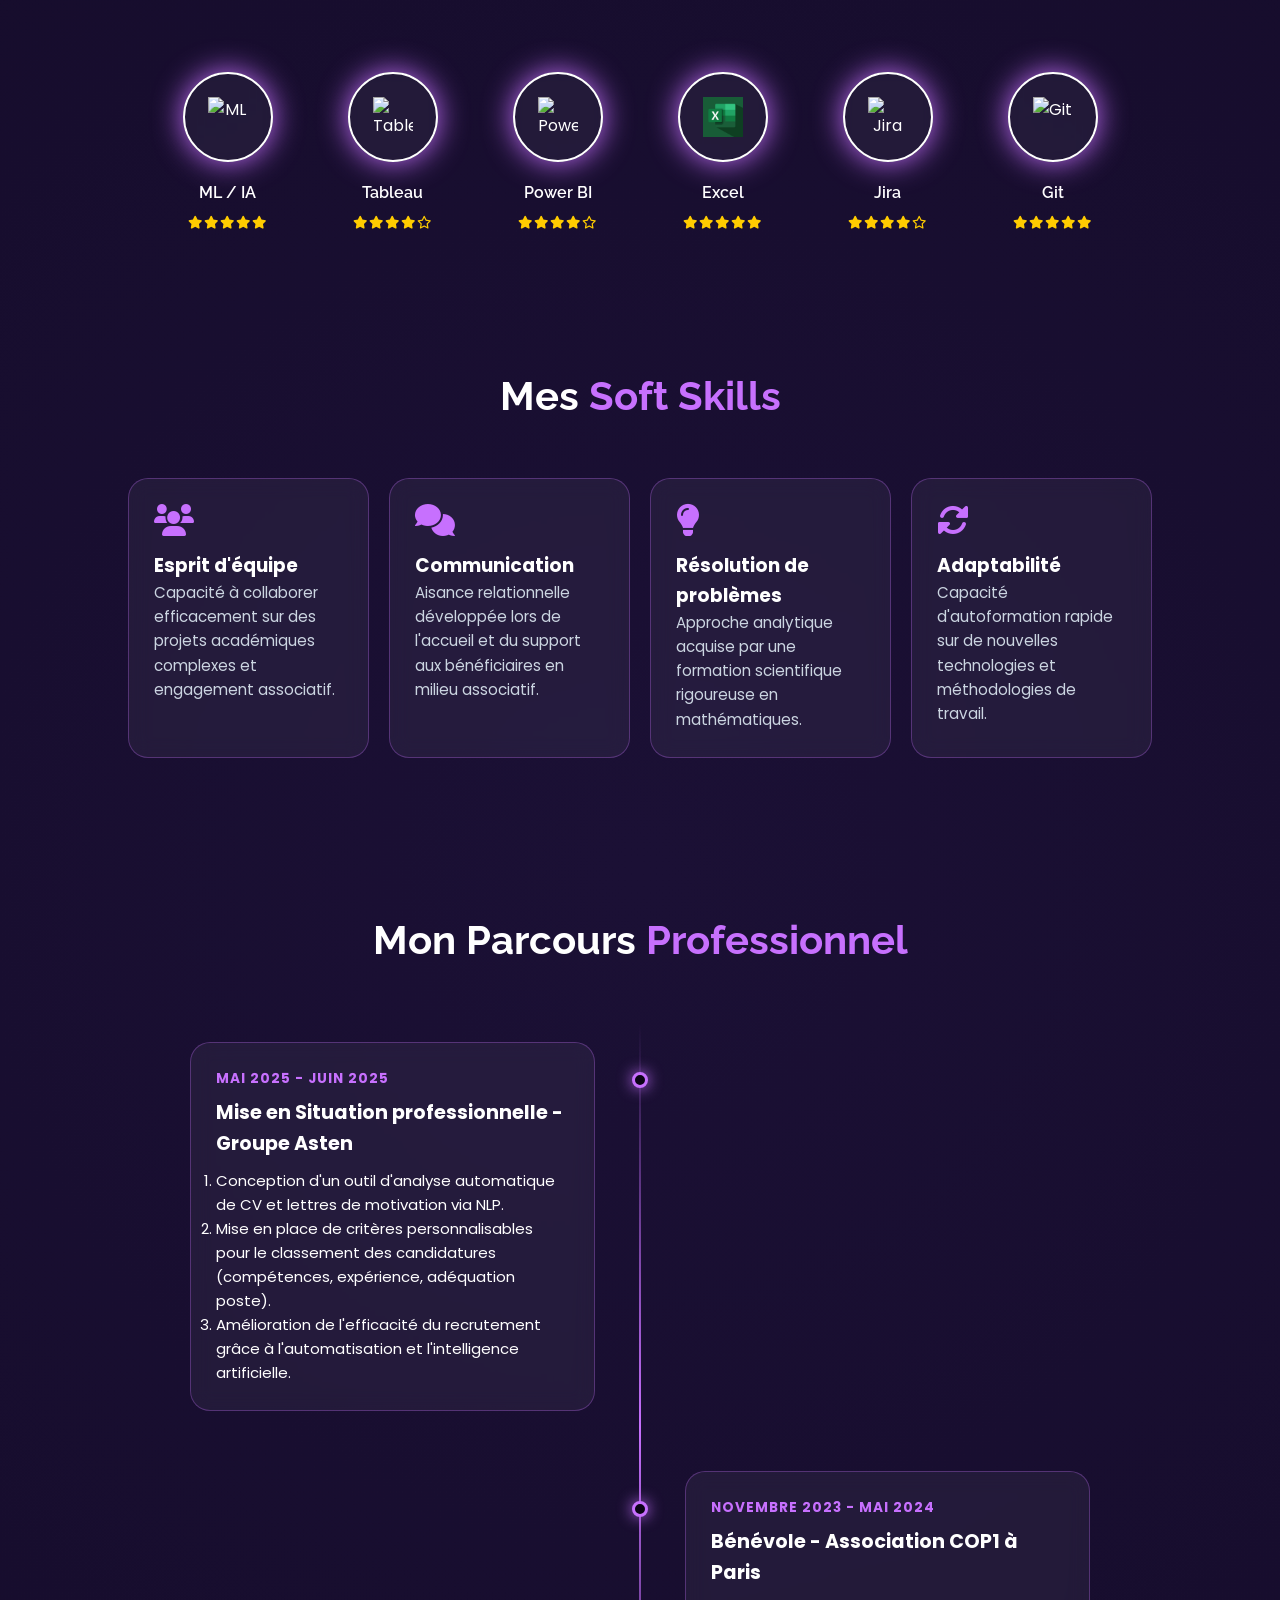
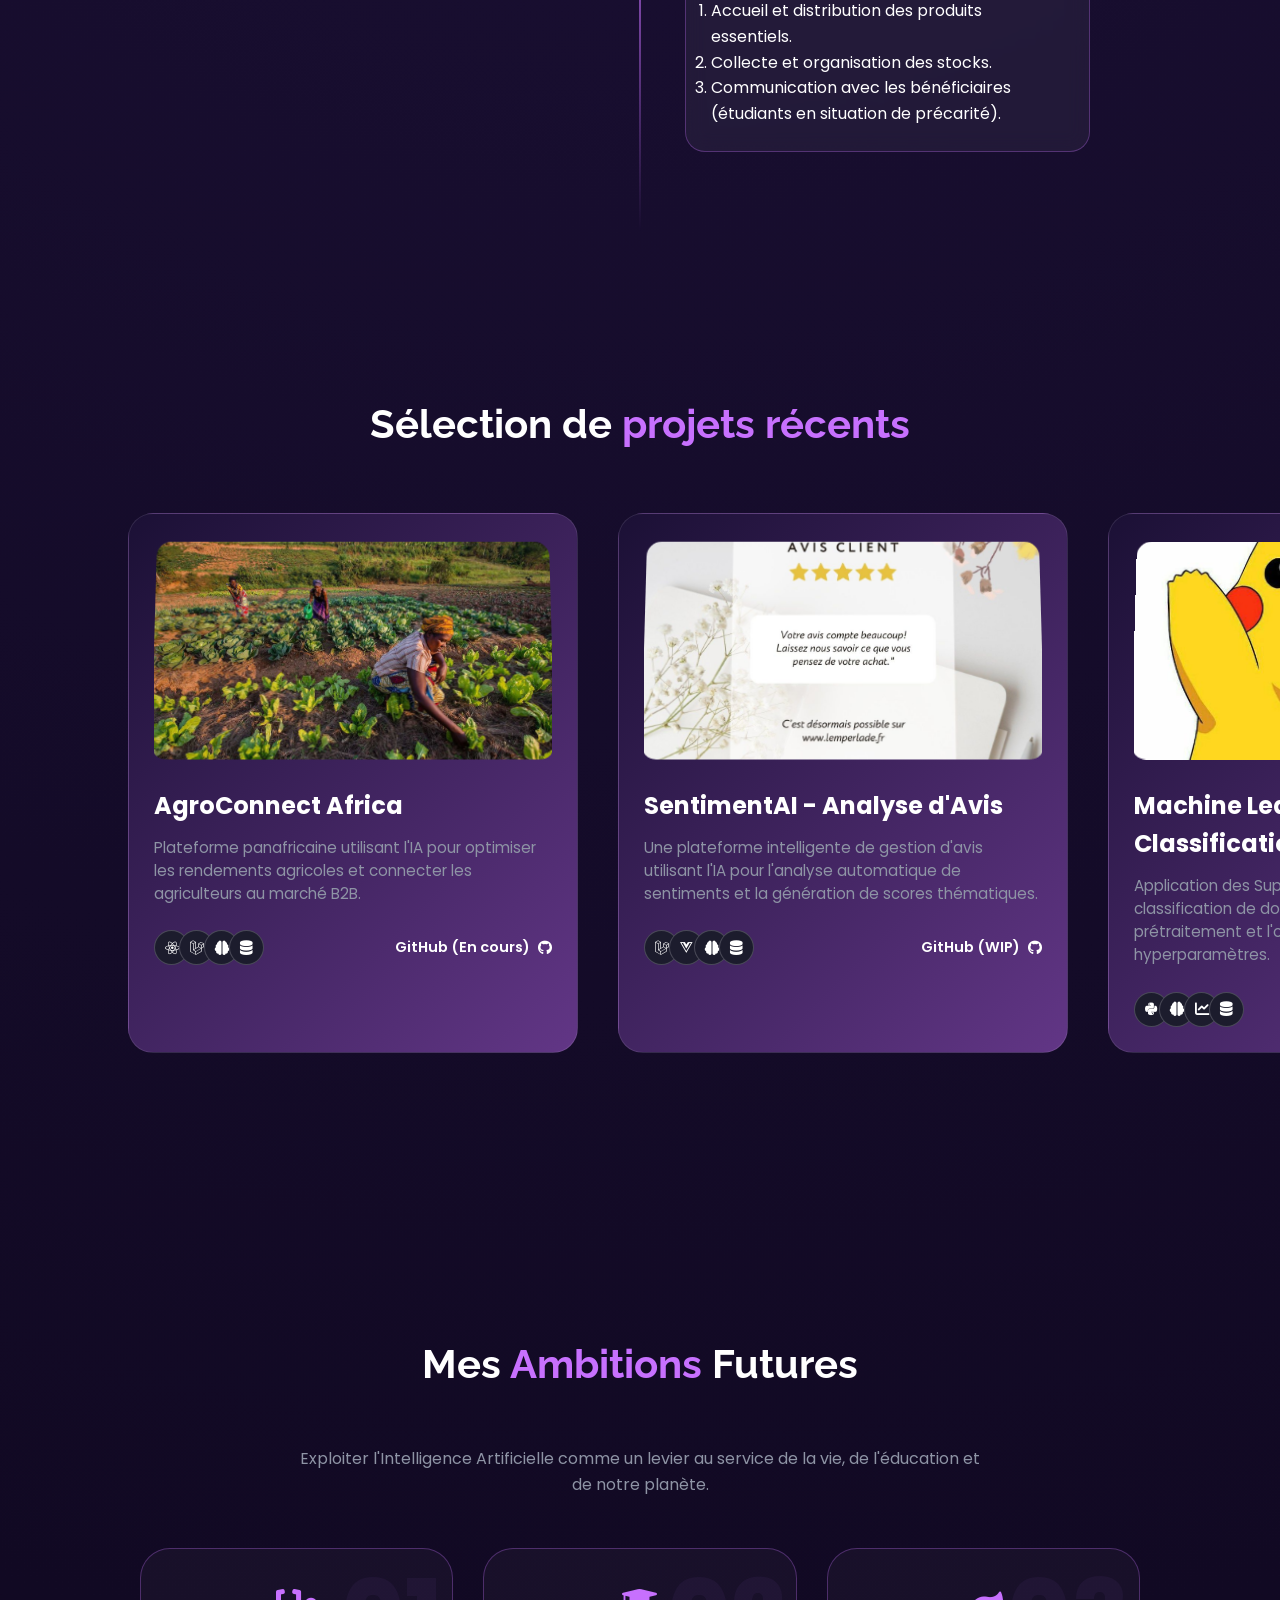
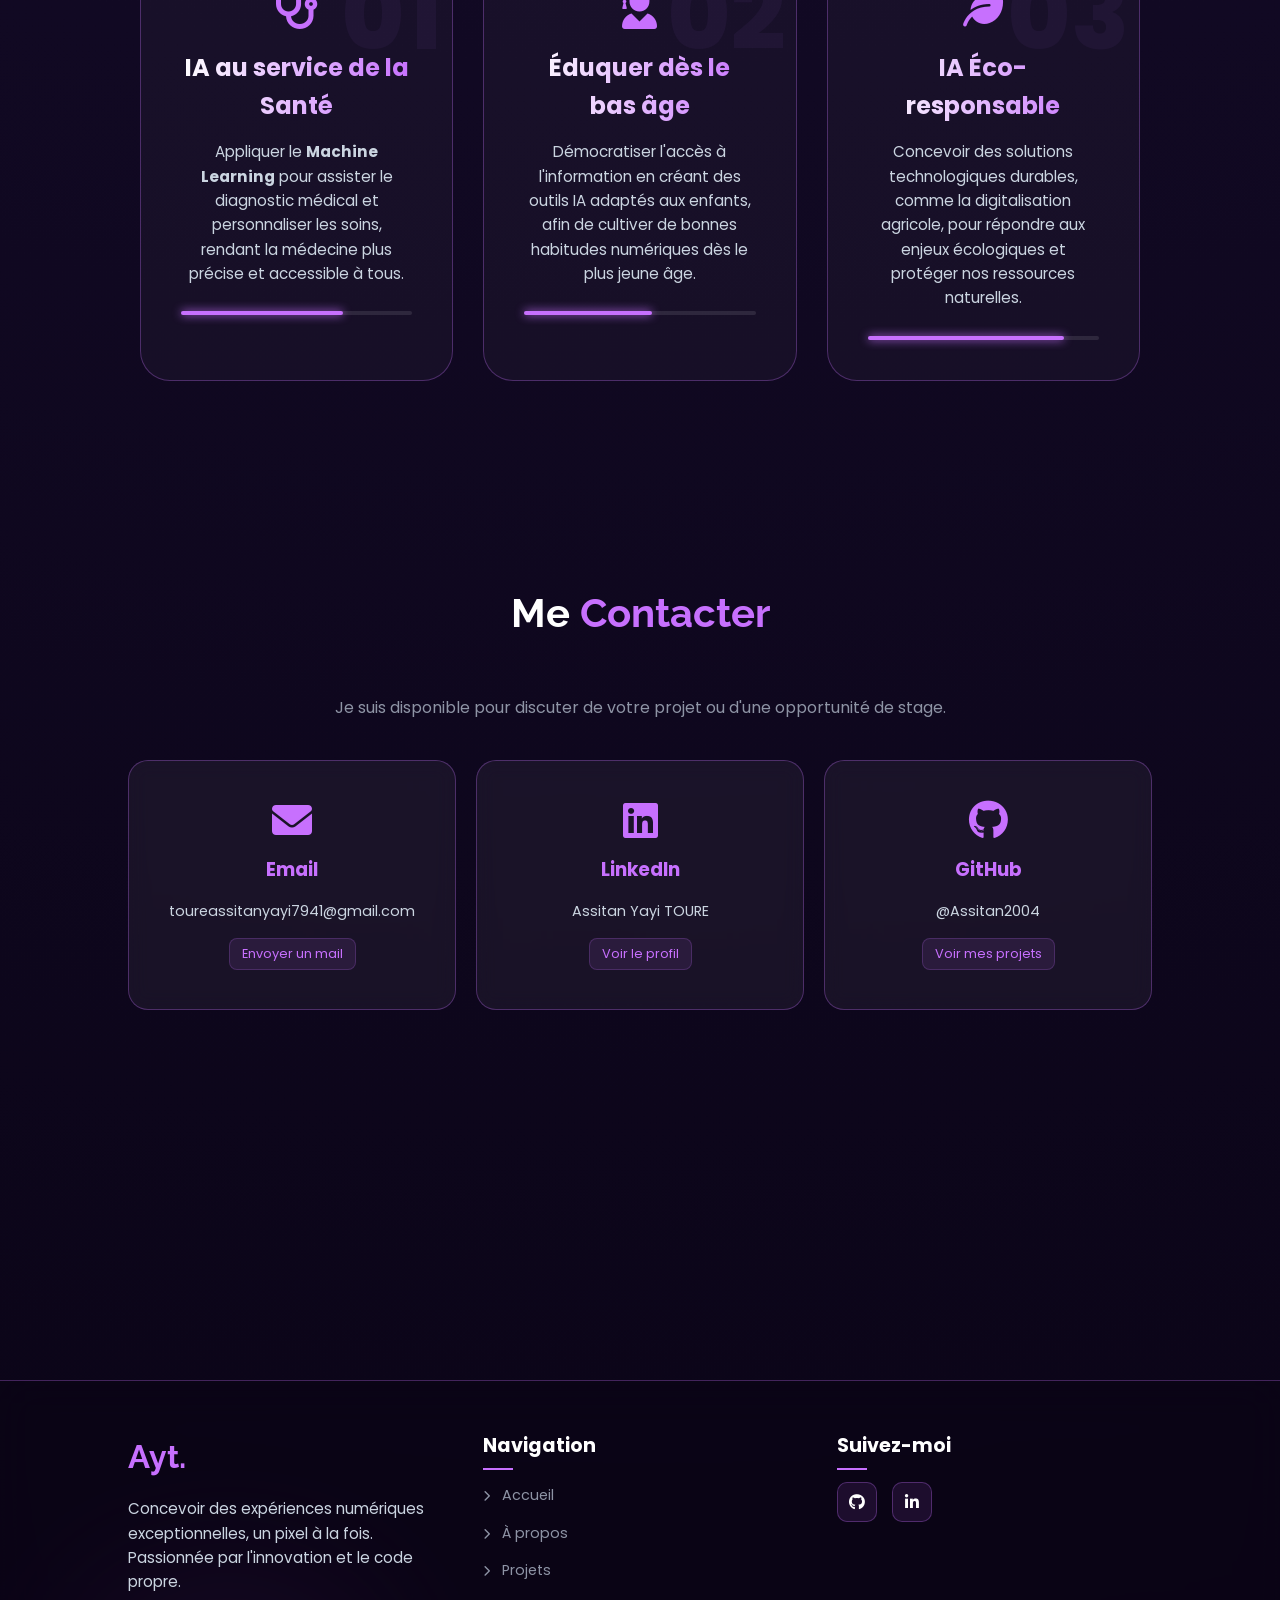
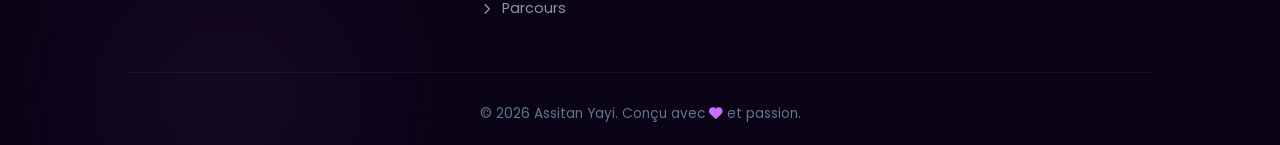
==== commit 1ceb2227: "Correction de mes icones" ====
--- a/index.html
+++ b/index.html
@@ -1509,45 +1509,59 @@
             <div class="stars"><i class="fas fa-star"></i><i class="fas fa-star"></i><i class="fas fa-star"></i><i class="fas fa-star"></i><i class="far fa-star"></i></div>
         </div>
     </div>
-        <h2 class="sub-title"style="padding-bottom: 20px;padding-top:40pxpx"><i class="fas fa-brain"></i> Data, BI & <span>Outils de Gestion</span></h2>
-    <div class="languages-container">
-        <div class="lang-item">
-            <div class="lang-logo"><i class="fas fa-robot" style="font-size: 2.5rem; color: var(--purple);"></i></div>
-            <span class="lang-name">ML / IA</span>
-            <div class="stars"><i class="fas fa-star"></i><i class="fas fa-star"></i><i class="fas fa-star"></i><i class="fas fa-star"></i><i class="fas fa-star"></i></div>
-        </div>
-      <div class="lang-item">
-    <div class="lang-logo">
-        <img src="https://www.vectorlogo.zone/logos/tableau/tableau-icon.svg" alt="Tableau" style="width: 80%; height: 80%;">
-    </div>
-    <span class="lang-name">Tableau</span>
-    <div class="stars"><i class="fas fa-star"></i><i class="fas fa-star"></i><i class="fas fa-star"></i><i class="fas fa-star"></i><i class="far fa-star"></i></div>
+      <h2 class="sub-title" style="padding-bottom: 20px; padding-top:40px">
+    <i class="fas fa-brain"></i> Data, BI & <span>Outils de Gestion</span>
+</h2>
+
+<div class="languages-container">
+    <div class="lang-item">
+        <div class="lang-logo">
+            <img src="https://cdn.jsdelivr.net/gh/devicons/devicon/icons/python/python-original.svg" alt="ML" style="width: 80%; height: 80%; object-fit: contain;"> 
+        </div>
+        <span class="lang-name">ML / IA</span>
+        <div class="stars"><i class="fas fa-star"></i><i class="fas fa-star"></i><i class="fas fa-star"></i><i class="fas fa-star"></i><i class="fas fa-star"></i></div>
+    </div>
+
+    <div class="lang-item">
+        <div class="lang-logo">
+            <img src="https://cdn.worldvectorlogo.com/logos/tableau-software.svg" alt="Tableau" style="width: 80%; height: 80%; object-fit: contain;">
+        </div>
+        <span class="lang-name">Tableau</span>
+        <div class="stars"><i class="fas fa-star"></i><i class="fas fa-star"></i><i class="fas fa-star"></i><i class="fas fa-star"></i><i class="far fa-star"></i></div>
+    </div>
+
+    <div class="lang-item">
+        <div class="lang-logo">
+            <img src="https://upload.wikimedia.org/wikipedia/commons/c/cf/New_Power_BI_Logo.svg" alt="Power BI" style="width: 80%; height: 80%; object-fit: contain;">
+        </div>
+        <span class="lang-name">Power BI</span>
+        <div class="stars"><i class="fas fa-star"></i><i class="fas fa-star"></i><i class="fas fa-star"></i><i class="fas fa-star"></i><i class="far fa-star"></i></div>
+    </div>
+
+    <div class="lang-item">
+        <div class="lang-logo">
+            <img src="excel.jpg" alt="Excel" style="width: 80%; height: 80%; object-fit: contain;">
+        </div>
+        <span class="lang-name">Excel</span>
+        <div class="stars"><i class="fas fa-star"></i><i class="fas fa-star"></i><i class="fas fa-star"></i><i class="fas fa-star"></i><i class="fas fa-star"></i></div>
+    </div>
+
+    <div class="lang-item">
+        <div class="lang-logo">
+            <img src="https://cdn.jsdelivr.net/gh/devicons/devicon/icons/jira/jira-original.svg" alt="Jira" style="width: 80%; height: 80%; object-fit: contain;">
+        </div>
+        <span class="lang-name">Jira</span>
+        <div class="stars"><i class="fas fa-star"></i><i class="fas fa-star"></i><i class="fas fa-star"></i><i class="fas fa-star"></i><i class="far fa-star"></i></div>
+    </div>
+
+    <div class="lang-item">
+        <div class="lang-logo">
+            <img src="https://cdn.jsdelivr.net/gh/devicons/devicon/icons/git/git-original.svg" alt="Git" style="width: 80%; height: 80%; object-fit: contain;">
+        </div>
+        <span class="lang-name">Git</span>
+        <div class="stars"><i class="fas fa-star"></i><i class="fas fa-star"></i><i class="fas fa-star"></i><i class="fas fa-star"></i><i class="fas fa-star"></i></div>
+    </div>
 </div>
-        <div class="lang-item">
-            <div class="lang-logo"><i class="fas fa-file-excel" style="font-size: 2.5rem; color: var(--purple);"></i></div>
-            <span class="lang-name">Excel</span>
-            <div class="stars"><i class="fas fa-star"></i><i class="fas fa-star"></i><i class="fas fa-star"></i><i class="fas fa-star"></i><i class="fas fa-star"></i></div>
-        </div>
-        <div class="lang-item">
-            <div class="lang-logo"><i class="fas fa-chart-bar" style="font-size: 2.5rem; color: var(--purple);"></i></div>
-            <span class="lang-name">Power BI</span>
-            <div class="stars"><i class="fas fa-star"></i><i class="fas fa-star"></i><i class="fas fa-star"></i><i class="fas fa-star"></i><i class="far fa-star"></i></div>
-        </div>
-        <div class="lang-item">
-            <div class="lang-logo"><i class="fab fa-jira" style="font-size: 2.5rem; color: var(--purple);"></i></div>
-            <span class="lang-name">Jira</span>
-            <div class="stars"><i class="fas fa-star"></i><i class="fas fa-star"></i><i class="fas fa-star"></i><i class="fas fa-star"></i><i class="far fa-star"></i></div>
-        </div>
-        <div class="lang-item">
-            <div class="lang-logo"><i class="fas fa-project-diagram" style="font-size: 2.5rem; color: var(--purple);"></i></div>
-            <span class="lang-name">Gantt</span>
-            <div class="stars"><i class="fas fa-star"></i><i class="fas fa-star"></i><i class="fas fa-star"></i><i class="fas fa-star"></i><i class="far fa-star"></i></div>
-        </div>
-        <div class="lang-item">
-            <div class="lang-logo"><img src="https://cdn.jsdelivr.net/gh/devicons/devicon/icons/git/git-original.svg" alt="Git"></div>
-            <span class="lang-name">Git</span>
-            <div class="stars"><i class="fas fa-star"></i><i class="fas fa-star"></i><i class="fas fa-star"></i><i class="fas fa-star"></i><i class="fas fa-star"></i></div>
-        </div>
     </div>
 </section>
 <section class="soft-skills-section" style="padding: 50px 10%;">
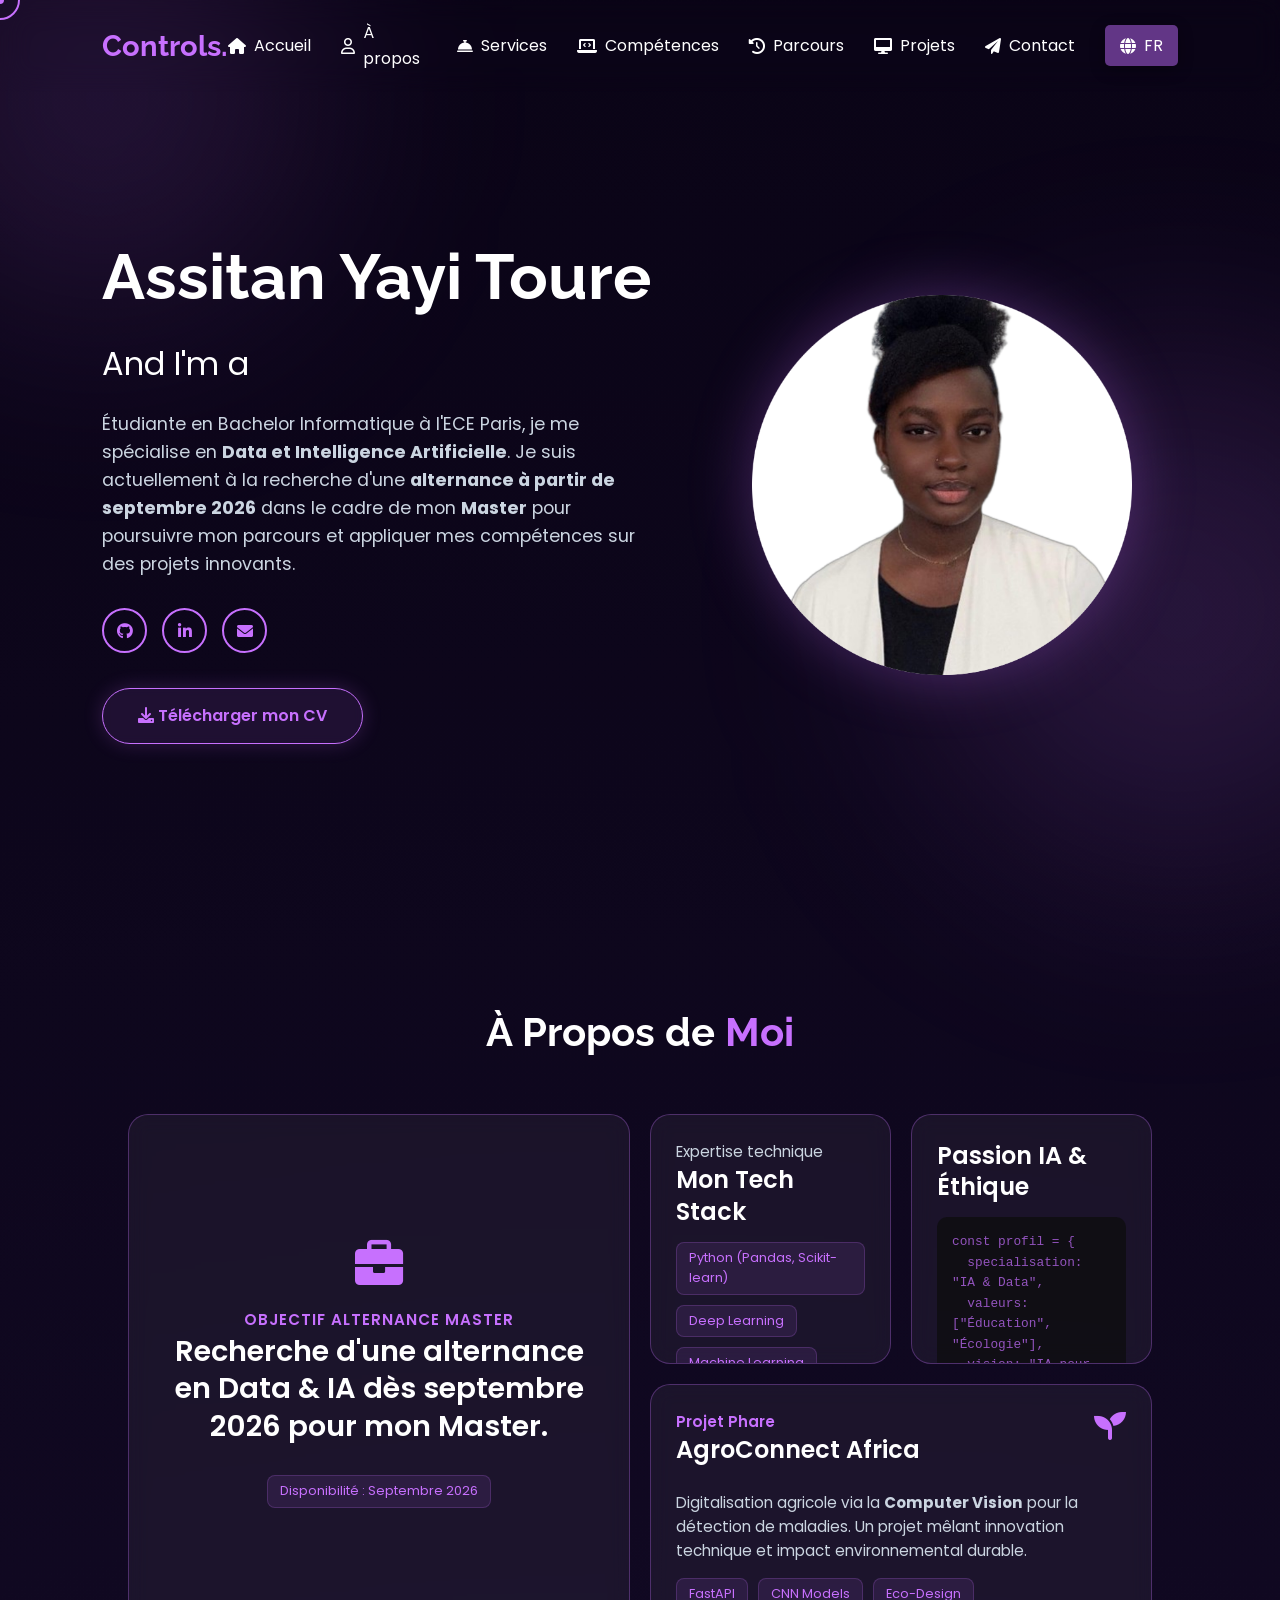
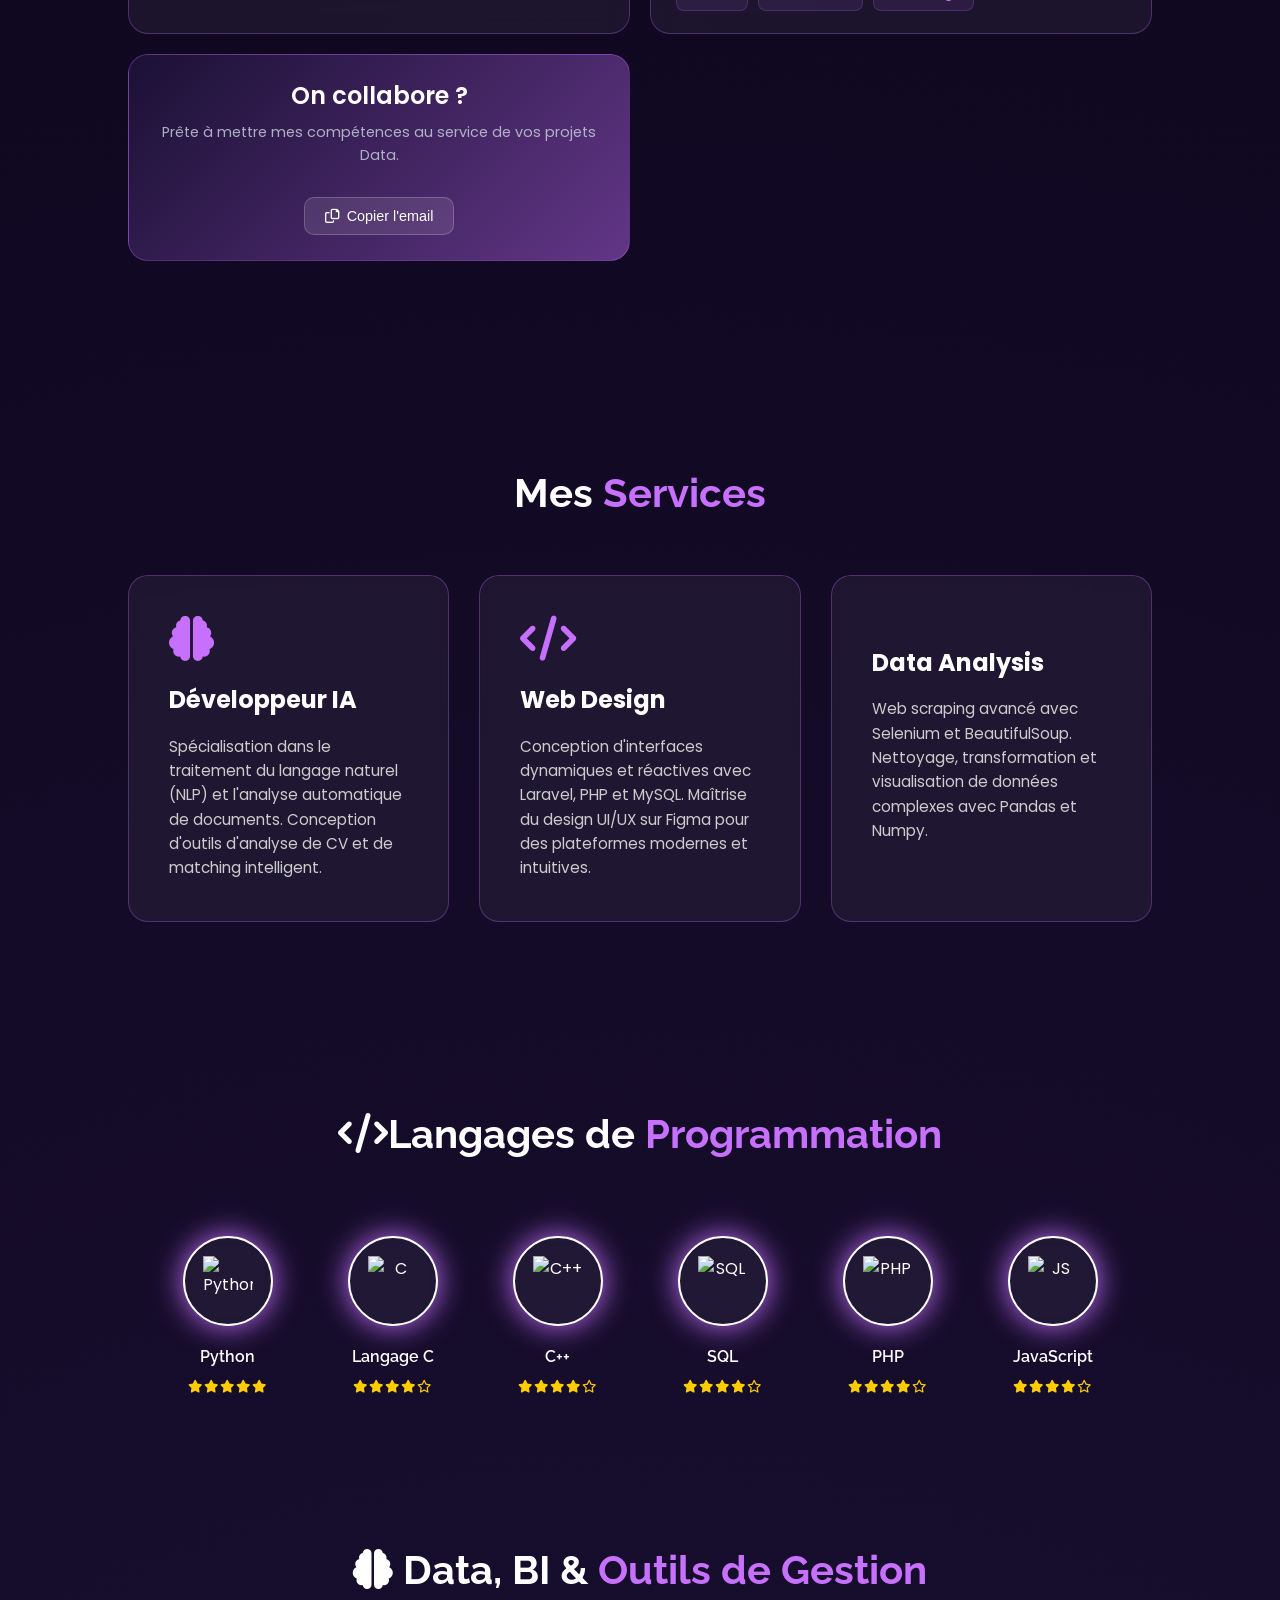
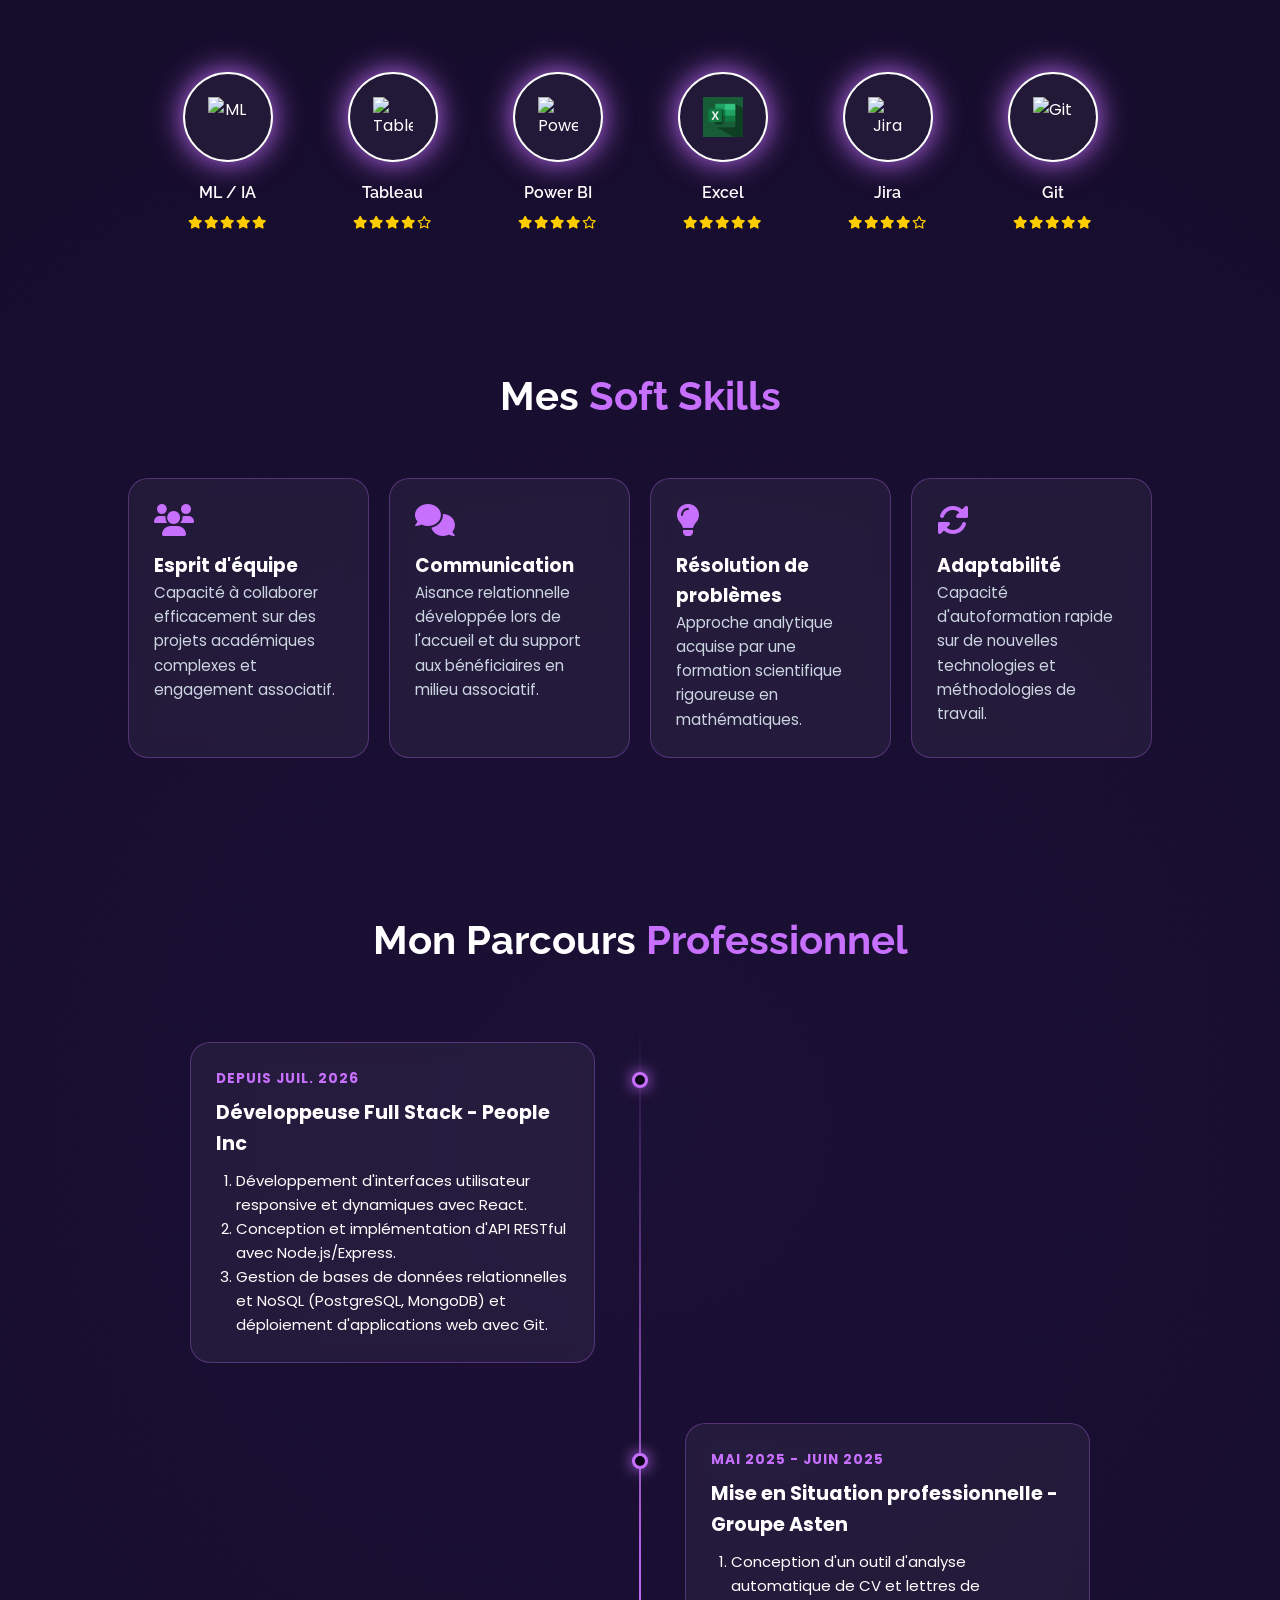
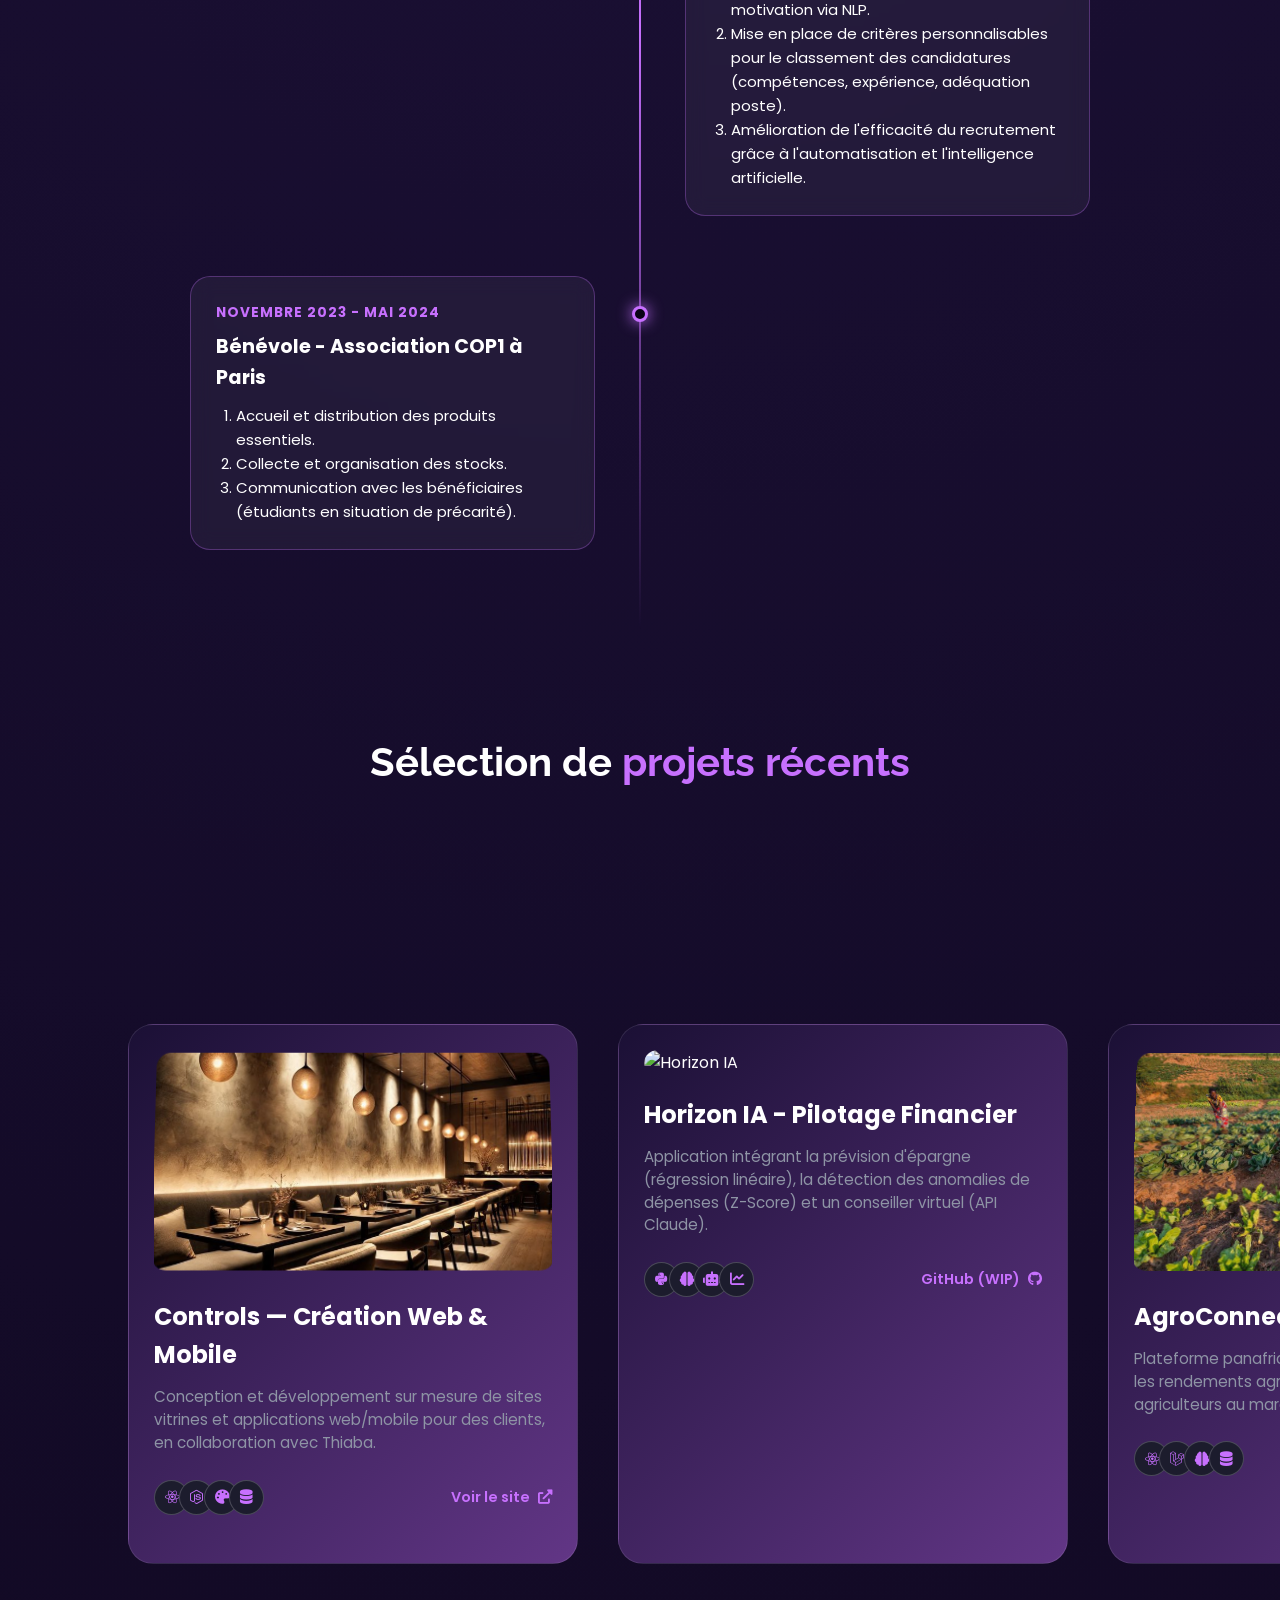
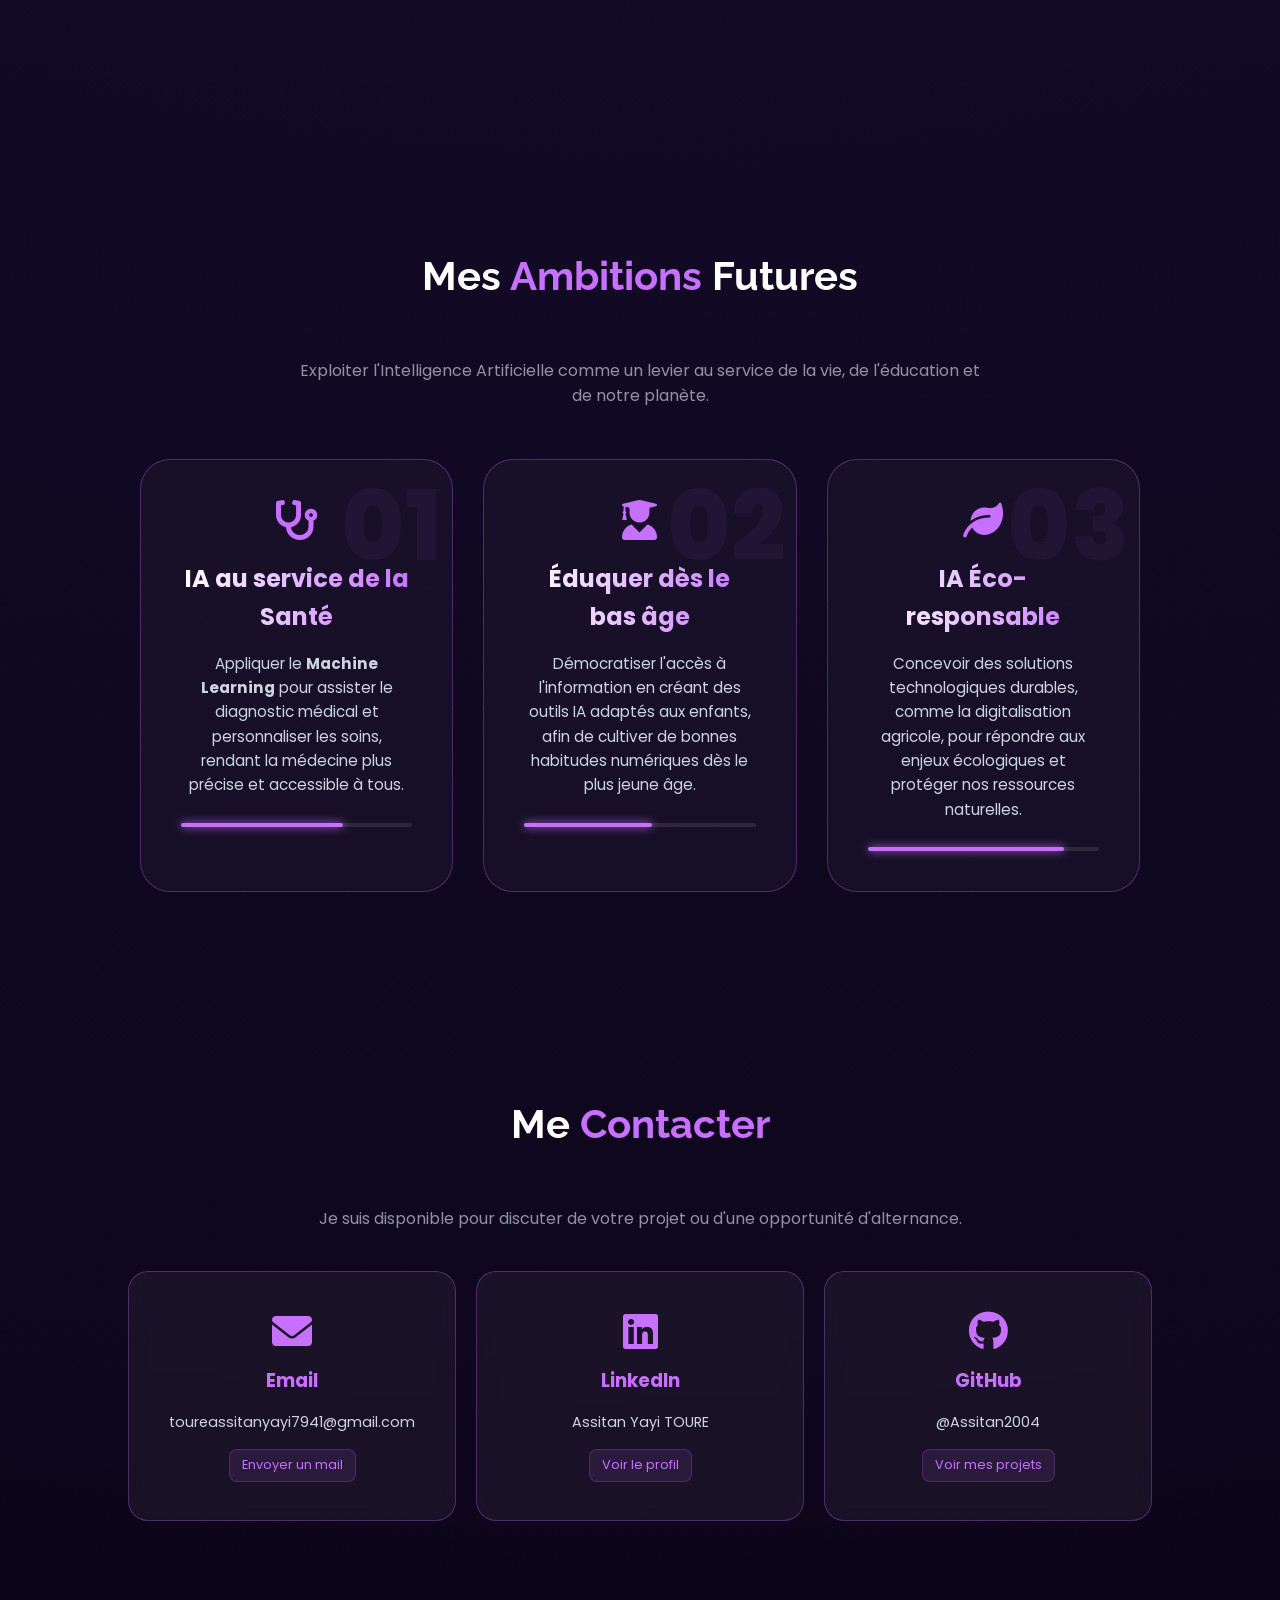
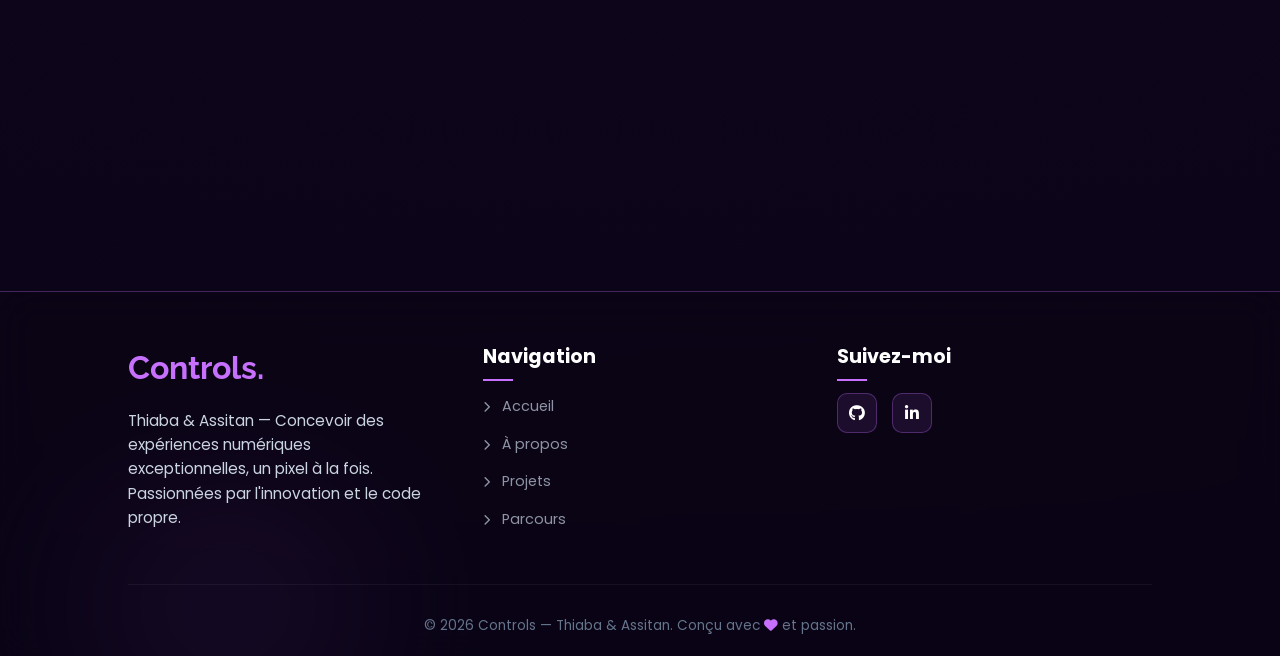
==== commit eb193d27: "Add files via upload" ====
--- a/index.html
+++ b/index.html
@@ -1,2388 +1,616 @@
-<!DOCTYPE html>
-<html lang="fr">
-<head>
-    <meta charset="UTF-8">
-    <meta name="viewport" content="width=device-width, initial-scale=1.0">
-    <title>Assitan yayi | Portfolio</title>
-    <link href="https://fonts.googleapis.com/css2?family=Raleway:wght@400;700&family=Poppins:wght@300;400;600&display=swap" rel="stylesheet">
-    <link rel="stylesheet" href="https://cdnjs.cloudflare.com/ajax/libs/font-awesome/6.0.0/css/all.min.css">
-   <script type="text/javascript" src="https://cdn.jsdelivr.net/npm/@emailjs/browser@3/dist/email.min.js"></script>
-   <style>
-        :root {
-            --purple: #c770fe;
-            --purple-dark: #623686;
-            --dark-bg: #0a0416;
-            --card-bg: rgba(255, 255, 255, 0.05);
-            --border-glow: rgba(199, 112, 254, 0.3);
-            --transition: all 0.3s ease;
-        }
-
-        * {
-            margin: 0;
-            padding: 0;
-            box-sizing: border-box;
-        }
-
-        html { scroll-behavior: smooth; }
-
-        body {
-            background-color: var(--dark-bg);
-            background-image: radial-gradient(circle at 50% 50%, #1b1035 0%, #0a0416 100%);
-            color: white;
-            font-family: 'Poppins', sans-serif;
-            min-height: 100vh;
-            overflow-x: hidden;
-            line-height: 1.6;
-        }
-
-        /* --- EFFETS DE FOND --- */
-        body::before, body::after {
-            content: "";
-            position: absolute;
-            border-radius: 50%;
-            background: rgba(199, 112, 254, 0.15);
-            filter: blur(120px);
-            z-index: -1;
-            pointer-events: none;
-        }
-
-        body::before { width: 400px; height: 400px; top: -100px; left: -100px; }
-        body::after { width: 500px; height: 500px; top: 40%; right: -150px; }
-
-        #particles-js {
-            position: fixed;
-            width: 100%;
-            height: 100%;
-            top: 0;
-            left: 0;
-            z-index: 0;
-        }
-
-        /* --- NAVBAR --- */
-        .navbar {
-            display: flex;
-            justify-content: space-between;
-            align-items: center;
-            padding: 20px 8%;
-            backdrop-filter: blur(15px);
-            position: fixed;
-            width: 100%;
-            z-index: 1000;
-            border-bottom: 1px solid transparent;
-        }
-
-        .logo {
-            font-size: 1.8rem;
-            font-weight: 700;
-            color: var(--purple);
-            font-family: 'Raleway', sans-serif;
-        }
-
-        .nav-links {
-            display: flex;
-            list-style: none;
-            gap: 30px;
-            align-items: center;
-        }
-
-        .nav-links a {
-            text-decoration: none;
-            color: white;
-            font-size: 1rem;
-            transition: var(--transition);
-            display: flex;
-            align-items: center;
-            gap: 8px;
-        }
-        .lang-btn{
-            text-decoration: none;
-            color: white;
-            font-size: 1rem;
-            transition: var(--transition);
-            display: flex;
-            align-items: center;
-            gap: 8px; 
-
-        }
-
-        .nav-links a:hover { color: var(--purple); }
-
-        .like-btn {
-            background: var(--purple-dark);
-            padding: 8px 18px !important;
-            border-radius: 5px;
-            box-shadow: 0 4px 15px rgba(0,0,0,0.3);
-        }
-
-        /* --- HERO SECTION --- */
-        .home-section {
-            display: flex;
-            flex-wrap: wrap;
-            justify-content: space-between;
-            align-items: center;
-            min-height: 100vh;
-            padding: 100px 10% 50px;
-            position: relative;
-            z-index: 1;
-        }
-
-        .home-content { flex: 1.2; min-width: 320px; }
-
-        .home-content h1 { font-size: 4rem; font-family: 'Raleway', sans-serif; font-weight: 700; }
-        
-        .home-content h3 { 
-            font-size: 2rem; 
-            font-weight: 400; 
-            margin: 10px 0 20px 0; 
-        }
-
-        .home-content h3 span { 
-            color: var(--purple); 
-            font-weight: 600; 
-        }
-
-        .home-description {
-            max-width: 550px;
-            color: #cbd5e1;
-            font-size: 1.1rem;
-            margin-bottom: 30px;
-        }
-
-        /* Icônes sociales circulaires comme sur l'image */
-        .social-icons {
-            display: flex;
-            gap: 15px;
-            margin-bottom: 35px;
-        }
-
-        .social-icons a {
-            width: 45px;
-            height: 45px;
-            border-radius: 50%;
-            border: 2px solid var(--purple);
-            display: flex;
-            justify-content: center;
-            align-items: center;
-            color: var(--purple);
-            text-decoration: none;
-            transition: var(--transition);
-        }
-
-        .social-icons a:hover {
-            background: var(--purple-dark);
-            color: #000;
-            box-shadow: 0 0 15px var(--purple);
-            transform: translateY(-5px);
-        }
-
-        /* Bouton Téléchargement CV */
-        .btn-cv {
-            display: inline-block;
-            padding: 14px 35px;
-            background: rgba(199, 112, 254, 0.1);
-            color: var(--purple);
-            border: 1px solid var(--purple);
-            border-radius: 50px;
-            font-weight: 600;
-            text-decoration: none;
-            transition: var(--transition);
-            backdrop-filter: blur(5px);
-            box-shadow: 0 0 20px rgba(199, 112, 254, 0.2);
-        }
-
-        .btn-cv:hover {
-            background: var(--purple);
-            color: #0a0416;
-            box-shadow: 0 0 30px var(--purple);
-            transform: scale(1.05);
-        }
-
-        .home-img { flex: 1; display: flex; justify-content: center; }
-        .home-img img {
-            max-width: 100%;
-            width: 450px;
-            filter: drop-shadow(0 0 30px rgba(199, 112, 254, 0.3));
-            animation: float 4s ease-in-out infinite;
-        }
-
-        @keyframes float {
-            0%, 100% { transform: translateY(0px); }
-            50% { transform: translateY(-25px); }
-        }
-        /* --- SECTION LANGAGES --- */
-.languages-section {
-    padding: 80px 10%;
-    text-align: center;
-    position: relative;
-    z-index: 1;
-}
-
-.languages-container {
-    display: flex;
-    justify-content: center;
-    flex-wrap: wrap;
-    gap: 45px; /* Augmenté pour une meilleure aération */
-    margin-top: 50px;
-}
-
-.lang-item {
-    display: flex;
-    flex-direction: column;
-    align-items: center;
-    width: 120px; /* Largeur fixe pour un alignement parfait */
-    transition: var(--transition);
-}
-
-.lang-item:hover {
-    transform: translateY(-12px);
-}
-
-/* Style des logos ronds inspiré de votre thème */
-.lang-logo {
-    width: 90px;
-    height: 90px;
-    background: var(--card-bg);
-    border: 2px solid var(--purple);
-    border-radius: 50%;
-    display: flex;
-    justify-content: center;
-    align-items: center;
-    margin-bottom: 18px;
-    box-shadow: 0 0 20px rgba(199, 112, 254, 0.15);
-    overflow: hidden;
-    padding: 18px;
-    backdrop-filter: blur(5px);
-}
-
-.lang-logo img {
-    width: 100%;
-    height: 100%;
-    object-fit: contain;
-}
-
-.lang-name {
-    font-weight: 600;
-    font-size: 1rem;
-    color: #fff;
-    margin-bottom: 8px;
-    font-family: 'Raleway', sans-serif;
-}
-.skills-category-title {
-    font-size: 1.8rem;
-    color: white;
-    margin: 40px 0 40px 0;
-    text-align: center;
-    font-family: 'Raleway', sans-serif;
-    opacity: 0.9;
-    display: flex;
-    align-items: center;
-    justify-content: center;
-    gap: 10px;
-    padding-bottom: 15px;
-}
-
-/* Système d'étoiles doré */
-.stars {
-    color: #ffcc00; 
-    font-size: 0.8rem;
-    letter-spacing: 2px;
-}
-
-/* Effet de lueur au survol du logo */
-.lang-item .lang-logo {
-    box-shadow: 0 0 30px var(--purple);
-    border-color: #fff;
-}
-.lang-item:hover .lang-logo {
-    box-shadow: 0 0 30px var(--purple);
-    border-color: #fff;
-}
-.skills-grid {
-    display: grid;
-    grid-template-columns: repeat(auto-fit, minmax(280px, 1fr));
-    gap: 20px;
-    margin-top: 40px;
-}
-
-.skill-card {
-    background: var(--card-bg);
-    border: 1px solid var(--border-glow);
-    border-radius: 15px;
-    padding: 20px;
-    transition: var(--transition);
-    text-align: left;
-}
-
-.skill-card:hover {
-    border-color: var(--purple);
-    transform: translateY(-5px);
-}
-
-.skill-card h3 {
-    color: var(--purple);
-    font-size: 1.1rem;
-    margin-bottom: 15px;
-    display: flex;
-    align-items: center;
-    gap: 10px;
-}
-
-.skill-card ul {
-    list-style: none;
-    color: #cbd5e1;
-    font-size: 0.9rem;
-}
-
-.skill-card ul li {
-    margin-bottom: 8px;
-    display: flex;
-    align-items: center;
-    gap: 8px;
-}
-
-.skill-card ul li i {
-    font-size: 0.7rem;
-    color: var(--purple);
-}
-        /* --- SECTION ABOUT (BENTO GRID) --- */
-.about-section {
-    padding: 100px 10%;
-    position: relative;
-    z-index: 1;
-}
-
-.bento-grid {
-    display: grid;
-    grid-template-columns: repeat(4, 1fr);
-    grid-template-rows: repeat(2, 250px);
-    gap: 20px;
-    max-width: 1200px;
-    margin: 0 auto;
-}
-
-.bento-item {
-    background: var(--card-bg);
-    border: 1px solid var(--border-glow);
-    border-radius: 20px;
-    padding: 25px;
-    position: relative;
-    overflow: hidden;
-    backdrop-filter: blur(10px);
-    transition: var(--transition);
-}
-
-.bento-item:hover {
-    border-color: var(--purple);
-    box-shadow: 0 10px 30px rgba(199, 112, 254, 0.1);
-}
-
-/* Tailles spécifiques pour l'effet Bento */
-.item-large { grid-column: span 2; grid-row: span 2; }
-.item-medium { grid-column: span 2; }
-
-/* Styles internes */
-.bento-item h2 { font-size: 1.5rem; margin-bottom: 15px; font-weight: 600; line-height: 1.3; }
-.bento-item p { color: #cbd5e1; font-size: 0.95rem; }
-
-/* Tech Stack Chips */
-.tech-stack {
-    display: flex;
-    flex-wrap: wrap;
-    gap: 10px;
-    margin-top: 15px;
-}
-.tech-badge {
-    background: rgba(199, 112, 254, 0.1);
-    color: var(--purple);
-    padding: 5px 12px;
-    border-radius: 8px;
-    font-size: 0.8rem;
-    border: 1px solid rgba(199, 112, 254, 0.2);
-}
-
-/* Bouton Copie Email Style Image */
-.copy-email-card {
-    background: linear-gradient(135deg, #1b1035 0%, #623686 100%);
-    display: flex;
-    flex-direction: column;
-    justify-content: center;
-    align-items: center;
-    text-align: center;
-}
-.btn-copy {
-    margin-top: 15px;
-    background: rgba(255, 255, 255, 0.1);
-    border: 1px solid rgba(255, 255, 255, 0.2);
-    color: white;
-    padding: 10px 20px;
-    border-radius: 10px;
-    cursor: pointer;
-    font-size: 0.9rem;
-    display: flex;
-    align-items: center;
-    gap: 8px;
-    transition: 0.3s;
-}
-.btn-copy:hover { background: white; color: var(--dark-bg); }
-
-/* Animation Code Snippet */
-.code-window {
-    background: #0d0d0d;
-    border-radius: 10px;
-    padding: 15px;
-    font-family: monospace;
-    font-size: 0.8rem;
-    color: #c770fe;
-    margin-top: 10px;
-    opacity: 0.7;
-}
-
-@media (max-width: 992px) {
-    .bento-grid {
-        grid-template-columns: repeat(2, 1fr);
-        grid-template-rows: auto;
-    }
-    .item-large, .item-medium { grid-column: span 2; }
-}
-
-        /* --- SERVICES --- */
-        .services {
-            padding: 100px 10%;
-            position: relative;
-            z-index: 1;
-        }
-
-        .sub-title {
-            text-align: center;
-            font-size: 2.5rem;
-            margin-bottom: 50px;
-            font-family: 'Raleway', sans-serif;
-        }
-
-        .sub-title span { color: var(--purple); }
-
-        .services-container {
-            display: grid;
-            grid-template-columns: repeat(auto-fit, minmax(300px, 1fr));
-            gap: 30px;
-        }
-
-        .services-box {
-            background: var(--card-bg);
-            padding: 40px;
-            border-radius: 20px;
-            border: 1px solid var(--border-glow);
-            transition: var(--transition);
-            backdrop-filter: blur(5px);
-            text-align: left;
-        }
-
-        .services-box:hover {
-            transform: translateY(-10px);
-            background: rgba(199, 112, 254, 0.1);
-            border-color: var(--purple);
-            box-shadow: 0 10px 30px rgba(199, 112, 254, 0.2);
-        }
-
-        .services-box i {
-            font-size: 45px;
-            color: var(--purple);
-            margin-bottom: 20px;
-        }
-
-        .services-box h3 {
-            margin-bottom: 15px;
-            font-size: 1.5rem;
-        }
-
-        .services-box p {
-            color: #ccc;
-            font-size: 0.95rem;
-        }
-/* --- NOUVELLE SECTION EXPÉRIENCE (TIMELINE) --- */
-.experience-container {
-    max-width: 900px;
-    margin: 0 auto;
-    position: relative;
-    padding: 20px 0;
-}
-
-/* La ligne centrale */
-.experience-container::before {
-    content: '';
-    position: absolute;
-    width: 2px;
-    background: linear-gradient(to bottom, transparent, var(--purple), transparent);
-    top: 0;
-    bottom: 0;
-    left: 50%;
-    transform: translateX(-50%);
-}
-
-.timeline-item {
-    margin-bottom: 60px;
-    position: relative;
-    width: 100%;
-    display: flex;
-    justify-content: center;
-}
-
-.timeline-content {
-    width: 45%;
-    background: var(--card-bg);
-    padding: 25px;
-    border-radius: 20px;
-    border: 1px solid var(--border-glow);
-    backdrop-filter: blur(10px);
-    transition: var(--transition);
-    position: relative;
-}
-
-.timeline-item:nth-child(odd) { justify-content: flex-start; }
-.timeline-item:nth-child(even) { justify-content: flex-end; }
-
-.timeline-content:hover {
-    border-color: var(--purple);
-    transform: translateY(-5px);
-    box-shadow: 0 10px 30px rgba(199, 112, 254, 0.1);
-}
-
-/* Le point sur la ligne */
-.timeline-dot {
-    position: absolute;
-    width: 16px;
-    height: 16px;
-    background: var(--dark-bg);
-    border: 3px solid var(--purple);
-    border-radius: 50%;
-    left: 50%;
-    top: 30px;
-    transform: translateX(-50%);
-    z-index: 2;
-    box-shadow: 0 0 15px var(--purple);
-}
-
-.exp-date {
-    color: var(--purple);
-    font-size: 0.85rem;
-    font-weight: 700;
-    display: block;
-    margin-bottom: 8px;
-    text-transform: uppercase;
-    letter-spacing: 1px;
-}
-
-.timeline-content h3 {
-    font-size: 1.2rem;
-    margin-bottom: 10px;
-}
-
-.timeline-content p {
-    font-size: 0.9rem;
-    color: #cbd5e1;
-}
-
-/* Mobile Responsive */
-@media (max-width: 768px) {
-    .experience-container::before { left: 20px; }
-    .timeline-item { justify-content: flex-start !important; padding-left: 50px; }
-    .timeline-content { width: 100%; }
-    .timeline-dot { left: 20px; }
-}
-        /* --- ANIMATIONS --- */
-        .wave {
-            animation: wave-animation 2.5s infinite;
-            display: inline-block;
-            transform-origin: 70% 70%;
-        }
-
-        @keyframes wave-animation {
-            0%, 100% { transform: rotate(0deg); }
-            20% { transform: rotate(14deg); }
-            40% { transform: rotate(-8deg); }
-            60% { transform: rotate(10deg); }
-        }
-
-        @media (max-width: 768px) {
-            .home-content h1 { font-size: 2.8rem; }
-            .home-img img { width: 300px; }
-            .home-section { text-align: center; justify-content: center; }
-            .social-icons { justify-content: center; }
-        }
-         .experience-grid {
-        display: grid;
-        grid-template-columns: repeat(auto-fit, minmax(450px, 1fr));
-        gap: 40px;
-        max-width: 1200px;
-        margin: 0 auto;
-    }
-
-    /* Le conteneur de la bordure animée */
-    .moving-border-card {
-        position: relative;
-        padding: 1px; /* Épaisseur de la bordure */
-        border-radius: 1.75rem;
-        overflow: hidden;
-        background: rgba(255, 255, 255, 0.05);
-        display: flex;
-        align-items: center;
-        justify-content: center;
-    }
-
-    /* L'effet de lumière qui tourne derrière */
-    .moving-border-card::before {
-        content: "";
-        position: absolute;
-        width: 150%;
-        height: 150%;
-        background: radial-gradient(#cbacf9 40%, transparent 60%);
-        animation: rotateBorder 6s linear infinite;
-        opacity: 0.8;
-    }
-
-    @keyframes rotateBorder {
-        from { transform: rotate(0deg); }
-        to { transform: rotate(360deg); }
-    }
-
-    /* Le contenu interne (Le verre) */
-    .card-content {
-        position: relative;
-        width: 100%;
-        height: 100%;
-        background: var(--card-bg); /* Couleur de fond sombre d'Adrian */
-        background: linear-gradient(90deg, rgba(4,7,29,1) 0%, rgba(12,14,35,1) 100%);
-        border-radius: 1.75rem;
-        padding: 2.5rem;
-        display: flex;
-        align-items: center;
-        gap: 1.5rem;
-        z-index: 1;
-        backdrop-filter: blur(10px);
-    }
-
-    .card-content img {
-        width: 80px;
-        height: auto;
-        flex-shrink: 0;
-    }
-
-    .exp-text h3 {
-        color: #fff;
-        font-size: 1.5rem;
-        font-weight: 700;
-        margin-bottom: 0.75rem;
-        line-height: 1.2;
-    }
-
-    .exp-text p {
-        color: #C1C2D3;
-        font-size: 1rem;
-        font-weight: 600;
-        line-height: 1.5;
-    }
-    /* --- SECTION PROJETS --- */
-    .projects-section {
-    position: relative;
-    overflow: visible;
-}
-
-.sticky-wrapper {
-    position: sticky;
-    top: 0;
-    height: 100vh;
-    display: flex;
-    align-items: center;
-    overflow: hidden;
-}
-
-.projects-horizontal-container {
-    display: flex;
-    padding: 0 10%;
-    gap: 40px;
-    width: max-content; /* Permet au container de s'étendre selon le nombre de cartes */
-    will-change: transform;
-}
-
-.project-card {
-    flex-shrink: 0; /* Empêche les cartes de rétrécir */
-    width: 450px;   /* Garde la largeur originale */
-    margin-top: 0 !important;
-}
-
-.projects-section .sub-title {
-    position: absolute;
-    top: 60px;
-    width: 100%;
-    z-index: 10;
-}
-
-.projects-grid {
-    display: grid;
-    grid-template-columns: repeat(auto-fit, minmax(350px, 1fr));
-    gap: 30px;
-    max-width: 1200px;
-    margin: 0 auto;
-}
-
-.project-card {
-    background:  linear-gradient(135deg, #1b1035 0%, #623686 100%);;
-    border-radius: 25px;
-    border: 1px solid rgba(255, 255, 255, 0.1);
-    padding: 25px;
-    transition: var(--transition);
-    margin-top: 20px;
-}
-
-.project-card:hover {
-    border-color: var(--purple);
-    box-shadow: 0 10px 30px rgba(199, 112, 254, 0.1);
-}
-
-.project-img-container {
-    width: 100%;
-    margin-bottom: 20px;
-    overflow: hidden;
-    border-radius: 15px;
-}
-
-.project-img {
-    width: 100%;
-    height: 220px;
-    object-fit: cover;
-    border-radius: 15px;
-    /* Effet d'inclinaison 3D */
-    transform: perspective(1000px) rotateX(8deg);
-    transition: transform 0.5s ease;
-}
-
-.project-card:hover .project-img {
-    transform: perspective(1000px) rotateX(0deg) scale(1.05);
-}
-
-.project-info h3 {
-    font-size: 1.5rem;
-    margin-bottom: 12px;
-    color: #fff;
-}
-
-.project-info p {
-    color: #8e94a5;
-    font-size: 0.95rem;
-    margin-bottom: 25px;
-    line-height: 1.5;
-}
-
-.project-footer {
-    display: flex;
-    justify-content: space-between;
-    align-items: center;
-}
-
-/* Logos techno empilés */
-.tech-icons-stack {
-    display: flex;
-    align-items: center;
-}
-
-.tech-icon {
-    width: 35px;
-    height: 35px;
-    background: #1c1c2d;
-    border: 1px solid rgba(255, 255, 255, 0.2);
-    border-radius: 50%;
-    display: flex;
-    justify-content: center;
-    align-items: center;
-    margin-right: -10px; /* Effet de superposition */
-    font-size: 0.9rem;
-    color: var(--purple-light);
-}
-
-.live-link {
-    color: var(--purple-light);
-    text-decoration: none;
-    font-weight: 600;
-    font-size: 0.9rem;
-    display: flex;
-    align-items: center;
-    gap: 8px;
-    transition: 0.3s;
-}
-
-.live-link:hover {
-    color: #fff;
-    text-decoration: underline;
-}
-
-    /* Responsive */
-    @media (max-width: 768px) {
-        .experience-grid {
-            grid-template-columns: 1fr;
-        }
-        .card-content {
-            flex-direction: column;
-            text-align: left;
-            padding: 1.5rem;
-        }
-        .card-content img {
-            width: 60px;
-            align-self: flex-start;
-        }
-    }
-    /* --- SECTION AMBITIONS --- */
-.ambitions-section {
-    padding: 100px 10%;
-    text-align: center;
-    position: relative;
-    z-index: 1;
-}
-
-.ambitions-container {
-    max-width: 1000px;
-    margin: 50px auto 0;
-    display: grid;
-    grid-template-columns: repeat(auto-fit, minmax(300px, 1fr));
-    gap: 30px;
-}
-
-.ambition-card {
-    position: relative;
-    background: rgba(255, 255, 255, 0.03);
-    border-radius: 30px;
-    padding: 40px;
-    border: 1px solid var(--border-glow);
-    transition: var(--transition);
-    overflow: hidden;
-}
-
-.ambition-card:hover {
-    border-color: var(--purple);
-    transform: scale(1.02);
-    box-shadow: 0 0 30px rgba(199, 112, 254, 0.15);
-}
-
-/* Effet de numéro en arrière-plan */
-.ambition-number {
-    position: absolute;
-    top: -10px;
-    right: 10px;
-    font-size: 6rem;
-    font-weight: 800;
-    color: rgba(199, 112, 254, 0.05);
-    z-index: -1;
-}
-
-.ambition-card i {
-    font-size: 2.5rem;
-    color: var(--purple);
-    margin-bottom: 20px;
-    display: block;
-}
-
-.ambition-card h3 {
-    font-size: 1.5rem;
-    margin-bottom: 15px;
-    background: linear-gradient(to right, #fff, var(--purple));
-    -webkit-background-clip: text;
-    -webkit-text-fill-color: transparent;
-}
-
-.ambition-card p {
-    color: #cbd5e1;
-    font-size: 0.95rem;
-    line-height: 1.6;
-}
-/* --- CURSEUR PERSONNALISÉ --- */
-.cursor-dot, .cursor-outline {
-    pointer-events: none;
-    position: fixed;
-    top: 0;
-    left: 0;
-    transform: translate(-50%, -50%);
-    border-radius: 50%;
-    z-index: 9999;
-    transition: opacity 0.3s ease, transform 0.3s ease;
-}
-
-.cursor-dot {
-    width: 8px;
-    height: 8px;
-    background-color: var(--purple);
-}
-
-.cursor-outline {
-    width: 40px;
-    height: 40px;
-    border: 2px solid var(--purple);
-    transition: all 0.15s ease-out; /* Légère traînée */
-}
-
-/* Cacher le curseur par défaut sur les écrans tactiles */
-@media (max-width: 1024px) {
-    .cursor-dot, .cursor-outline { display: none; }
-}
-
-/* Classe active lors du survol des éléments cliquables */
-.cursor-hover {
-    transform: translate(-50%, -50%) scale(1.5);
-    background-color: rgba(199, 112, 254, 0.1);
-    border: none;
-}
-
-/* Cacher le vrai curseur sur tout le site */
-body { cursor: none; }
-a, button, .lang-item, .project-card { cursor: none; }
-
-/* Barre de progression d'objectif (décorative) */
-.goal-bar {
-    width: 100%;
-    height: 4px;
-    background: rgba(255, 255, 255, 0.1);
-    border-radius: 10px;
-    margin-top: 25px;
-    position: relative;
-}
-
-.goal-progress {
-    position: absolute;
-    height: 100%;
-    background: var(--purple);
-    border-radius: 10px;
-    box-shadow: 0 0 10px var(--purple);
-}
-/* --- FOOTER --- */
-footer {
-    padding: 50px 10% 20px;
-    background: rgba(10, 4, 22, 0.8);
-    backdrop-filter: blur(20px);
-    border-top: 1px solid var(--border-glow);
-    position: relative;
-    z-index: 1;
-}
-
-.footer-content {
-    display: grid;
-    grid-template-columns: repeat(auto-fit, minmax(250px, 1fr));
-    gap: 40px;
-    margin-bottom: 40px;
-}
-
-.footer-logo-side h2 {
-    font-family: 'Raleway', sans-serif;
-    color: var(--purple);
-    font-size: 2rem;
-    margin-bottom: 15px;
-}
-
-.footer-logo-side p {
-    color: #cbd5e1;
-    font-size: 0.95rem;
-    max-width: 300px;
-}
-
-.footer-links h3, .footer-social h3 {
-    font-size: 1.2rem;
-    margin-bottom: 20px;
-    position: relative;
-}
-
-/* Petite barre sous les titres du footer */
-.footer-links h3::after, .footer-social h3::after {
-    content: '';
-    position: absolute;
-    bottom: -8px;
-    left: 0;
-    width: 30px;
-    height: 2px;
-    background: var(--purple);
-}
-
-.footer-links ul {
-    list-style: none;
-}
-
-.footer-links ul li {
-    margin-bottom: 12px;
-}
-
-.footer-links ul li a {
-    text-decoration: none;
-    color: #8e94a5;
-    transition: var(--transition);
-    font-size: 0.9rem;
-}
-
-.footer-links ul li a:hover {
-    color: var(--purple);
-    padding-left: 8px;
-}
-
-.footer-social-icons {
-    display: flex;
-    gap: 15px;
-}
-
-.footer-social-icons a {
-    width: 40px;
-    height: 40px;
-    background: rgba(199, 112, 254, 0.1);
-    border: 1px solid var(--border-glow);
-    border-radius: 10px;
-    display: flex;
-    justify-content: center;
-    align-items: center;
-    color: white;
-    text-decoration: none;
-    transition: var(--transition);
-}
-
-.footer-social-icons a:hover {
-    background: var(--purple);
-    transform: translateY(-5px);
-    box-shadow: 0 5px 15px rgba(199, 112, 254, 0.4);
-}
-
-.footer-bottom {
-    text-align: center;
-    padding-top: 30px;
-    border-top: 1px solid rgba(255, 255, 255, 0.05);
-}
-
-.footer-bottom p {
-    color: #64748b;
-    font-size: 0.85rem;
-}
-
-/* Lueur décorative en bas à gauche */
-.footer-glow {
-    position: absolute;
-    bottom: 0;
-    left: 10%;
-    width: 200px;
-    height: 100px;
-    background: var(--purple);
-    filter: blur(100px);
-    opacity: 0.2;
-    z-index: -1;
-}
-/* --- FIX VISIBILITÉ DES ICÔNES --- */
-.social-icons {
-    position: relative;
-    z-index: 100; /* Assure que les icônes passent au-dessus des particules */
-    display: flex;
-    gap: 15px;
-}
-
-.social-icons a {
-    opacity: 1 !important;
-    visibility: visible !important;
-    /* On retire le display: flex !important ici pour laisser FontAwesome fonctionner */
-}
-
-/* On s'assure que les icônes i à l'intérieur sont visibles */
-.social-icons a i {
-    font-style: normal;
-}
-/* --- STYLE MENU TRADUCTION --- */
-.lang-dropdown {
-    position: relative;
-    display: inline-block;
-}
-
-.lang-btn {
-    background: var(--purple-dark) !important;
-    padding: 8px 15px !important;
-    border-radius: 5px;
-    box-shadow: 0 4px 15px rgba(0,0,0,0.3);
-    cursor: pointer;
-    display: flex;
-    align-items: center;
-    gap: 8px;
-}
-
-.dropdown-content {
-    display: none;
-    position: absolute;
-    right: 0;
-    top: 100%;
-    background: #1b1035;
-    min-width: 130px;
-    box-shadow: 0px 8px 16px rgba(0,0,0,0.5);
-    border: 1px solid var(--purple);
-    border-radius: 8px;
-    z-index: 2000;
-    margin-top: 10px;
-    overflow: hidden;
-}
-
-.dropdown-content a {
-    color: white !important;
-    padding: 12px 16px;
-    text-decoration: none;
-    display: block !important;
-    font-size: 0.9rem;
-    transition: var(--transition);
-}
-
-.dropdown-content a:hover {
-    background: var(--purple);
-    color: #0a0416 !important;
-}
-
-/* Affiche au clic ou survol (tu peux choisir) */
-.lang-dropdown.open .dropdown-content {
-    display: block;
-}
-/* --- AJOUTS ET MODIFICATIONS CSS --- */
-
-/* 1. Menu Hamburger (Initialement caché) */
-.menu-toggle {
-    display: none;
-    font-size: 1.8rem;
-    color: white;
-    cursor: pointer;
-    z-index: 1001;
-}
-
-/* 2. Media Query pour Tablettes et Mobiles (768px) */
-@media (max-width: 768px) {
-    /* Navbar */
-    .menu-toggle { display: block; }
-    
-    .nav-links {
-        position: fixed;
-        top: 0;
-        right: -100%; /* Caché à droite */
-        width: 100%;
-        height: 100vh;
-        background: var(--dark-bg);
-        flex-direction: column;
-        justify-content: center;
-        gap: 40px;
-        transition: 0.5s ease;
-        z-index: 1000;
-    }
-
-    .nav-links.active { right: 0; } /* Affiché */
-
-    /* Hero Section */
-    .home-section {
-        flex-direction: column-reverse;
-        text-align: center;
-        padding-top: 100px;
-    }
-
-    .home-content h1 { font-size: 2.5rem; }
-    .home-img img { width: 280px; }
-    .social-icons { justify-content: center; }
-
-    /* Bento Grid (Passage en 1 colonne) */
-    .bento-grid {
-        grid-template-columns: 1fr;
-        grid-template-rows: auto;
-    }
-    
-    .item-large, .item-medium {
-        grid-column: span 1;
-        grid-row: span 1;
-    }
-
-   
-}
-/* --- SECTION SOFT SKILLS (STYLE BENTO) --- */
-.soft-skills-section {
-    padding: 80px 10%;
-    position: relative;
-    z-index: 1;
-}
-
-.soft-skills-grid {
-    display: grid;
-    grid-template-columns: repeat(auto-fit, minmax(250px, 1fr));
-    gap: 25px;
-    max-width: 1200px;
-    margin: 40px auto 0;
-}
-
-.soft-skill-card {
-    background: var(--card-bg);
-    border: 1px solid var(--border-glow);
-    border-radius: 20px;
-    padding: 35px 25px;
-    text-align: center;
-    backdrop-filter: blur(10px);
-    transition: var(--transition);
-    display: flex;
-    flex-direction: column;
-    align-items: center;
-    justify-content: center;
-}
-
-.soft-skill-card:hover {
-    border-color: var(--purple);
-    transform: translateY(-10px) scale(1.02);
-    box-shadow: 0 15px 35px rgba(199, 112, 254, 0.15);
-    background: rgba(199, 112, 254, 0.05);
-}
-
-.soft-skill-card i {
-    font-size: 2.5rem;
-    color: var(--purple);
-    margin-bottom: 20px;
-    filter: drop-shadow(0 0 10px rgba(199, 112, 254, 0.5));
-    transition: 0.3s;
-}
-
-.soft-skill-card:hover i {
-    transform: scale(1.2) rotate(5deg);
-    color: #fff;
-}
-
-.soft-skill-card h3 {
-    font-size: 1.3rem;
-    margin-bottom: 12px;
-    font-family: 'Raleway', sans-serif;
-    color: #fff;
-}
-
-.soft-skill-card p {
-    color: #cbd5e1;
-    font-size: 0.9rem;
-    line-height: 1.5;
-}
-
-/* Adaptation pour mobile */
-@media (max-width: 768px) {
-    .soft-skills-grid {
-        grid-template-columns: 1fr;
-    }
-    
-    .soft-skill-card {
-        padding: 25px 20px;
-    }
-}
-/* Cache le bouton hamburger sur PC */
-.menu-toggle {
-    display: none;
-    font-size: 1.8rem;
-    color: white;
-    cursor: pointer;
-    z-index: 1001;
-}
-
-@media (max-width: 1024px) {
-    .menu-toggle {
-        display: block;
-    }
-
-    .nav-links {
-        display: flex; /* ← clé du problème */
-        position: fixed;
-        top: 0;
-        right: -100%;
-        width: 70%;
-        height: 100vh;
-        background: rgba(10, 4, 22, 0.95);
-        backdrop-filter: blur(20px);
-        flex-direction: column;
-        justify-content: center;
-        align-items: center;
-        gap: 30px;
-        transition: 0.4s ease;
-        border-left: 1px solid var(--border-glow);
-        z-index: 999;
-    }
-
-    .nav-links.active {
-        right: 0;
-    }
-    /* FIX PROJETS MOBILE */
-    .projects-section .sub-title {
-        position: relative;
-        top: auto;
-        padding: 40px 5% 20px;
-    }
-
-    .sticky-wrapper {
-        position: relative;
-        height: auto;
-        overflow: visible;
-    }
-
-   
- .projects-horizontal-container {
-    flex-direction: column;
-    width: 100%;
-    padding: 20px 5%;
-    gap: 25px;
-    align-items: center;
-}
-    .project-card {
-        width: 100% !important;
-    }
-}
-@media (min-width: 1025px) {
-    .nav-links {
-        position: static !important;
-        width: auto !important;
-        height: auto !important;
-        background: transparent !important;
-        border-left: none !important;
-        flex-direction: row !important;
-        right: auto !important;
-    }
-}
-    </style>
-</head>
-<body>
-    <div id="particles-js"></div>
-    <div class="cursor-dot"></div>
-<div class="cursor-outline"></div>
-<nav class="navbar">
-    <div class="logo">Ayt.</div>
-
-    <div class="menu-toggle" id="mobile-menu">
-        <i class="fas fa-bars"></i>
-    </div>
-
-    <ul class="nav-links">
-        <li><a href="#" class="active"><i class="fas fa-home"></i> Accueil</a></li>
-        <li><a href="#about"><i class="far fa-user"></i> À propos</a></li>
-        <li><a href="#services"><i class="fas fa-concierge-bell"></i> Services</a></li>
-        <li><a href="#skills"><i class="fas fa-laptop-code"></i> Compétences</a></li>
-        <li><a href="#experience"><i class="fas fa-history"></i> Parcours</a></li>
-        <li><a href="#projects"><i class="fas fa-desktop"></i> Projets</a></li>
-        <li><a href="#contact"><i class="fas fa-paper-plane"></i> Contact</a></li>
-        <li class="lang-dropdown">
-            <a href="javascript:void(0)" class="lang-btn">
-                <i class="fas fa-globe"></i> <span id="current-lang">FR</span>
-            </a>
-            <div class="dropdown-content">
-                <a href="javascript:void(0)" onclick="changeLanguage('fr')">Français</a>
-                <a href="javascript:void(0)" onclick="changeLanguage('en')">English</a>
-            </div>
-        </li>
-    </ul>
-</nav>
-   <section class="home-section">
-    <div class="home-content">
-        <h1>Assitan Yayi Toure</h1>
-        <h3>And I'm a <span id="typewriter"></span></h3>
-        
-        <p class="home-description">
-            Étudiante en troisième année de Bachelor Informatique à l'ECE Paris, 
-            je me spécialise en <strong>Data et Intelligence Artificielle</strong>. 
-            Je suis actuellement à la recherche d'un stage de fin d'études de 4 à 6 mois 
-            à partir du 1er avril 2026.
-        </p>
-
-        <div class="social-icons">
-            <a href="https://github.com/Assitan2004" target="_blank"><i class="fab fa-github"></i></a>
-            <a href="https://www.linkedin.com/in/assitan-yayi-tour%C3%A9-0667902b1/" target="_blank"><i class="fab fa-linkedin-in"></i></a>
-            <a href="mailto:toureassitanyayi7941@gmail.com"><i class="fas fa-envelope"></i></a>
-        </div>
-
-        <a href="cv_assitan.pdf" class="btn-cv" download>
-            <i class="fas fa-download"></i> Télécharger mon CV
-        </a>
-    </div>
-
-    <div class="home-img">
-        <img src="profil.png" alt="Illustration IA">
-    </div>
-</section>
-<section class="about-section" id="about">
-    <h2 class="sub-title">À Propos de <span>Moi</span></h2>
-    
-    <div class="bento-grid">
-        <div class="bento-item item-large" style="display: flex; flex-direction: column; justify-content: center; align-items: center; text-align: center;">
-            <i class="fas fa-calendar-check" style="font-size: 3rem; color: var(--purple); margin-bottom: 20px;"></i>
-            <p style="color: var(--purple); font-weight: 600; text-transform: uppercase; letter-spacing: 1px;">Objectif Stage 2026</p>
-            <h2 style="font-size: 1.8rem;">Recherche d'un stage de fin d'études (4-6 mois) en Data & IA dès le 1er avril 2026.</h2>
-            <div class="tech-badge" style="margin-top: 15px;">Disponibilité : Avril - Septembre</div>
-        </div>
-
-        <div class="bento-item">
-            <p>Expertise technique</p>
-            <h2>Mon Tech Stack</h2>
-            <div class="tech-stack">
-                <span class="tech-badge">Python (Pandas, Scikit-learn)</span>
-                <span class="tech-badge">Deep Learning</span>
-                <span class="tech-badge">Machine Learning</span>
-                <span class="tech-badge">Laravel 12 / React / Html/ CSS</span>
-                <span class="tech-badge">PostgreSQL / Redis</span>
-            </div>
-        </div>
-
-        <div class="bento-item">
-            <h2>Passion IA & Éthique</h2>
-            <div class="code-window">
-                const profil = {<br>
-                &nbsp;&nbsp;specialisation: "IA & Data",<br>
-                &nbsp;&nbsp;valeurs: ["Éducation", "Écologie"],<br>
-                &nbsp;&nbsp;vision: "IA pour tous"<br>
-                };
-            </div>
-        </div>
-
-        <div class="bento-item item-medium">
-            <div style="display: flex; justify-content: space-between; align-items: flex-start;">
-                <div>
-                    <p style="color: var(--purple); font-weight: 600;">Projet Phare</p>
-                    <h2>AgroConnect Africa</h2>
-                </div>
-                <i class="fas fa-seedling" style="font-size: 2rem; color: var(--purple);"></i>
-            </div>
-            <p style="margin-top: 10px;">Digitalisation agricole via la <strong>Computer Vision</strong> pour la détection de maladies. Un projet mêlant innovation technique et impact environnemental durable.</p>
-            <div class="tech-stack" style="margin-top: 15px;">
-                <span class="tech-badge">FastAPI</span>
-                <span class="tech-badge">CNN Models</span>
-                <span class="tech-badge">Eco-Design</span>
-            </div>
-        </div>
-
-        <div class="bento-item item-medium copy-email-card">
-            <h2 style="margin-bottom: 10px;">On collabore ?</h2>
-            <p style="font-size: 0.9rem; opacity: 0.8; margin-bottom: 15px;">Prête à mettre mes compétences au service de vos projets Data.</p>
-            <button class="btn-copy" onclick="copyEmail()">
-                <i class="far fa-copy"></i> Copier l'email
-            </button>
-        </div>
-    </div>
-</section>
-      <section class="services" id="services">
-        <h2 class="sub-title">Mes <span>Services</span></h2>
-
-        <div class="services-container">
-            <div class="services-box">
-                <i class="fa-solid fa-brain"></i>
-                <h3>Développeur IA</h3>
-                <p>Spécialisation dans le traitement du langage naturel (NLP) et l'analyse automatique de documents. Conception d'outils d'analyse de CV et de matching intelligent.</p>
-            </div>
-
-            <div class="services-box">
-                <i class="fa-solid fa-code"></i>
-                <h3>Web Design</h3>
-                <p>Conception d'interfaces dynamiques et réactives avec Laravel, PHP et MySQL. Maîtrise du design UI/UX sur Figma pour des plateformes modernes et intuitives.</p>
-            </div>
-
-            <div class="services-box">
-                <i class="fa-solid fa-chart-simple"></i>
-                <h3>Data Analysis</h3>
-                <p>Web scraping avancé avec Selenium et BeautifulSoup. Nettoyage, transformation et visualisation de données complexes avec Pandas et Numpy.</p>
-            </div>
-        </div>
-    </section>
-<section class="languages-section" id="skills">
-    <h2 class="sub-title" style="padding-bottom: 20px;"><i class="fas fa-code"></i>Langages de <span>Programmation</span></h2>
-
-    <div class="languages-container" style="padding-bottom: 100px;">
-        <div class="lang-item">
-            <div class="lang-logo"><img src="https://cdn.jsdelivr.net/gh/devicons/devicon/icons/python/python-original.svg" alt="Python"></div>
-            <span class="lang-name">Python</span>
-            <div class="stars"><i class="fas fa-star"></i><i class="fas fa-star"></i><i class="fas fa-star"></i><i class="fas fa-star"></i><i class="fas fa-star"></i></div>
-        </div>
-        <div class="lang-item">
-            <div class="lang-logo"><img src="https://cdn.jsdelivr.net/gh/devicons/devicon/icons/c/c-original.svg" alt="C"></div>
-            <span class="lang-name">Langage C</span>
-            <div class="stars"><i class="fas fa-star"></i><i class="fas fa-star"></i><i class="fas fa-star"></i><i class="fas fa-star"></i><i class="far fa-star"></i></div>
-        </div>
-        <div class="lang-item">
-            <div class="lang-logo"><img src="https://cdn.jsdelivr.net/gh/devicons/devicon/icons/cplusplus/cplusplus-original.svg" alt="C++"></div>
-            <span class="lang-name">C++</span>
-            <div class="stars"><i class="fas fa-star"></i><i class="fas fa-star"></i><i class="fas fa-star"></i><i class="fas fa-star"></i><i class="far fa-star"></i></div>
-        </div>
-        <div class="lang-item">
-            <div class="lang-logo"><img src="https://cdn.jsdelivr.net/gh/devicons/devicon/icons/mysql/mysql-original.svg" alt="SQL"></div>
-            <span class="lang-name">SQL</span>
-            <div class="stars"><i class="fas fa-star"></i><i class="fas fa-star"></i><i class="fas fa-star"></i><i class="fas fa-star"></i><i class="far fa-star"></i></div>
-        </div>
-        <div class="lang-item">
-            <div class="lang-logo"><img src="https://cdn.jsdelivr.net/gh/devicons/devicon/icons/php/php-original.svg" alt="PHP"></div>
-            <span class="lang-name">PHP</span>
-            <div class="stars"><i class="fas fa-star"></i><i class="fas fa-star"></i><i class="fas fa-star"></i><i class="fas fa-star"></i><i class="far fa-star"></i></div>
-        </div>
-        <div class="lang-item">
-            <div class="lang-logo"><img src="https://cdn.jsdelivr.net/gh/devicons/devicon/icons/javascript/javascript-original.svg" alt="JS"></div>
-            <span class="lang-name">JavaScript</span>
-            <div class="stars"><i class="fas fa-star"></i><i class="fas fa-star"></i><i class="fas fa-star"></i><i class="fas fa-star"></i><i class="far fa-star"></i></div>
-        </div>
-    </div>
-      <h2 class="sub-title" style="padding-bottom: 20px; padding-top:40px">
-    <i class="fas fa-brain"></i> Data, BI & <span>Outils de Gestion</span>
-</h2>
-
-<div class="languages-container">
-    <div class="lang-item">
-        <div class="lang-logo">
-            <img src="https://cdn.jsdelivr.net/gh/devicons/devicon/icons/python/python-original.svg" alt="ML" style="width: 80%; height: 80%; object-fit: contain;"> 
-        </div>
-        <span class="lang-name">ML / IA</span>
-        <div class="stars"><i class="fas fa-star"></i><i class="fas fa-star"></i><i class="fas fa-star"></i><i class="fas fa-star"></i><i class="fas fa-star"></i></div>
-    </div>
-
-    <div class="lang-item">
-        <div class="lang-logo">
-            <img src="https://cdn.worldvectorlogo.com/logos/tableau-software.svg" alt="Tableau" style="width: 80%; height: 80%; object-fit: contain;">
-        </div>
-        <span class="lang-name">Tableau</span>
-        <div class="stars"><i class="fas fa-star"></i><i class="fas fa-star"></i><i class="fas fa-star"></i><i class="fas fa-star"></i><i class="far fa-star"></i></div>
-    </div>
-
-    <div class="lang-item">
-        <div class="lang-logo">
-            <img src="https://upload.wikimedia.org/wikipedia/commons/c/cf/New_Power_BI_Logo.svg" alt="Power BI" style="width: 80%; height: 80%; object-fit: contain;">
-        </div>
-        <span class="lang-name">Power BI</span>
-        <div class="stars"><i class="fas fa-star"></i><i class="fas fa-star"></i><i class="fas fa-star"></i><i class="fas fa-star"></i><i class="far fa-star"></i></div>
-    </div>
-
-    <div class="lang-item">
-        <div class="lang-logo">
-            <img src="excel.jpg" alt="Excel" style="width: 80%; height: 80%; object-fit: contain;">
-        </div>
-        <span class="lang-name">Excel</span>
-        <div class="stars"><i class="fas fa-star"></i><i class="fas fa-star"></i><i class="fas fa-star"></i><i class="fas fa-star"></i><i class="fas fa-star"></i></div>
-    </div>
-
-    <div class="lang-item">
-        <div class="lang-logo">
-            <img src="https://cdn.jsdelivr.net/gh/devicons/devicon/icons/jira/jira-original.svg" alt="Jira" style="width: 80%; height: 80%; object-fit: contain;">
-        </div>
-        <span class="lang-name">Jira</span>
-        <div class="stars"><i class="fas fa-star"></i><i class="fas fa-star"></i><i class="fas fa-star"></i><i class="fas fa-star"></i><i class="far fa-star"></i></div>
-    </div>
-
-    <div class="lang-item">
-        <div class="lang-logo">
-            <img src="https://cdn.jsdelivr.net/gh/devicons/devicon/icons/git/git-original.svg" alt="Git" style="width: 80%; height: 80%; object-fit: contain;">
-        </div>
-        <span class="lang-name">Git</span>
-        <div class="stars"><i class="fas fa-star"></i><i class="fas fa-star"></i><i class="fas fa-star"></i><i class="fas fa-star"></i><i class="fas fa-star"></i></div>
-    </div>
-</div>
-    </div>
-</section>
-<section class="soft-skills-section" style="padding: 50px 10%;">
-    <h2 class="sub-title">Mes <span>Soft Skills</span></h2>
-    <div class="bento-grid" style="grid-template-rows: auto;">
-        
-        <div class="bento-item">
-            <i class="fas fa-users" style="font-size: 2rem; color: var(--purple); margin-bottom: 15px;"></i>
-            <h3>Esprit d'équipe</h3>
-            <p>Capacité à collaborer efficacement sur des projets académiques complexes et engagement associatif.</p>
-        </div>
-
-        <div class="bento-item">
-            <i class="fas fa-comments" style="font-size: 2rem; color: var(--purple); margin-bottom: 15px;"></i>
-            <h3>Communication</h3>
-            <p>Aisance relationnelle développée lors de l'accueil et du support aux bénéficiaires en milieu associatif.</p>
-        </div>
-
-        <div class="bento-item">
-            <i class="fas fa-lightbulb" style="font-size: 2rem; color: var(--purple); margin-bottom: 15px;"></i>
-            <h3>Résolution de problèmes</h3>
-            <p>Approche analytique acquise par une formation scientifique rigoureuse en mathématiques.</p>
-        </div>
-
-        <div class="bento-item">
-            <i class="fas fa-sync-alt" style="font-size: 2rem; color: var(--purple); margin-bottom: 15px;"></i>
-            <h3>Adaptabilité</h3>
-            <p>Capacité d'autoformation rapide sur de nouvelles technologies et méthodologies de travail.</p>
-        </div>
-
-    </div>
-</section>
- <section id="experience" style="padding: 100px 10%;">
-    <h2 class="sub-title">Mon Parcours <span>Professionnel</span></h2>
-
-    <div class="experience-container">
-        <div class="timeline-item">
-            <div class="timeline-dot"></div>
-            <div class="timeline-content">
-                <span class="exp-date">Mai 2025 - Juin 2025 </span>
-                <h3>Mise en Situation professionnelle - Groupe Asten </h3>
-                <ul style="font-size: 15px; list-style:decimal;" >
-                    <li>Conception d'un outil d'analyse automatique de CV et lettres de motivation via NLP.</li>
-                    <li>Mise en place de critères personnalisables pour le classement des candidatures (compétences, expérience, adéquation poste).</li>
-                    <li>Amélioration de l'efficacité du recrutement grâce à l'automatisation et l'intelligence artificielle.</li>
-                </ul>
-            </div>
-        </div>
-
-        <div class="timeline-item">
-            <div class="timeline-dot"></div>
-            <div class="timeline-content">
-                <span class="exp-date">Novembre 2023 - Mai 2024 </span>
-                <h3>Bénévole - Association COP1 à Paris </h3>
-                <ul style="list-style: decimal;">
-                    <li>Accueil et distribution des produits essentiels.</li>
-                    <li>Collecte et organisation des stocks.</li>
-                    <li>Communication avec les bénéficiaires (étudiants en situation de précarité).</li>
-                </ul>
-            </div>
-        </div>
-    </div>
-</section>
-<section class="projects-section" id="projects">
-    <h2 class="sub-title">Sélection de <span>projets récents</span></h2>
-    
-    <div class="sticky-wrapper">
-        <div class="projects-horizontal-container">
-            
-         <div class="project-card">
-    <div class="project-img-container">
-        <img src="agri.jpg" alt="AgroConnect Africa" class="project-img">
-    </div>
-    <div class="project-info">
-        <h3>AgroConnect Africa</h3>
-        <p>Plateforme panafricaine utilisant l'IA pour optimiser les rendements agricoles et connecter les agriculteurs au marché B2B.</p>
-        
-        <div class="project-footer">
-            <div class="tech-icons-stack">
-                <div class="tech-icon" title="React Native"><i class="fab fa-react"></i></div>
-                <div class="tech-icon" title="Laravel"><i class="fab fa-laravel"></i></div>
-                <div class="tech-icon" title="IA / Computer Vision"><i class="fas fa-brain"></i></div>
-                <div class="tech-icon" title="PostgreSQL"><i class="fas fa-database"></i></div>
-            </div>
-            
-            <a href="https://github.com/Assitan2004/AgroConnectAfrica" class="live-link" target="_blank">
-                GitHub (En cours) <i class="fab fa-github"></i>
-            </a>
-        </div>
-    </div>
-</div>
-
-         <div class="project-card">
-    <div class="project-img-container">
-        <img src="img2.jpg" alt="Analyse d'Avis IA" class="project-img">
-    </div>
-    <div class="project-info">
-        <h3>SentimentAI - Analyse d'Avis</h3>
-        <p>Une plateforme intelligente de gestion d'avis utilisant l'IA pour l'analyse automatique de sentiments et la génération de scores thématiques.</p>
-        
-        <div class="project-footer">
-            <div class="tech-icons-stack">
-                <div class="tech-icon" title="Laravel 12"><i class="fab fa-laravel"></i></div>
-                <div class="tech-icon" title="Vue.js 3"><i class="fab fa-vuejs"></i></div>
-                <div class="tech-icon" title="Intelligence Artificielle"><i class="fas fa-brain"></i></div>
-                <div class="tech-icon" title="PostgreSQL"><i class="fas fa-database"></i></div>
-            </div>
-            
-            <a href="https://github.com/votre-utilisateur/sentiment-ai-laravel" class="live-link" target="_blank">
-                GitHub (WIP) <i class="fab fa-github"></i>
-            </a>
-        </div>
-    </div>
-</div>
-<div class="project-card">
-    <div class="project-img-container">
-        <img src="img4.jpg" alt="Projet Machine Learning SVM" class="project-img">
-    </div>
-    <div class="project-info">
-        <h3>Machine Learning : Classification SVM</h3>
-        <p>Application des Support Vector Machines pour la classification de données complexes, incluant le prétraitement et l'optimisation des hyperparamètres.</p>
-        
-        <div class="project-footer">
-            <div class="tech-icons-stack">
-                <div class="tech-icon" title="Python"><i class="fab fa-python"></i></div>
-                <div class="tech-icon" title="Scikit-learn"><i class="fas fa-brain"></i></div>
-                <div class="tech-icon" title="Analyse de données"><i class="fas fa-chart-line"></i></div>
-                <div class="tech-icon" title="Data Processing"><i class="fas fa-database"></i></div>
-            </div>
-            
-            <div class="project-links">
-                <a href="Projet svm.pdf" class="live-link" download="Projet_SVM_Classification.pdf">
-                    Télécharger PDF <i class="fas fa-download"></i>
-                </a>
-            </div>
-        </div>
-    </div>
-</div>
-        <div class="project-card">
-    <div class="project-img-container">
-        <img src="img5.jpg" alt="Analyse Marchés Financiers" class="project-img">
-    </div>
-    <div class="project-info">
-        <h3>Analyse Financière & Monnaies Numériques</h3>
-        <p>Une solution d'analyse de données utilisant Python pour explorer l'évolution des marchés financiers et l'impact des monnaies numériques.</p>
-        
-        <div class="project-footer">
-            <div class="tech-icons-stack">
-                <div class="tech-icon" title="Python"><i class="fab fa-python"></i></div>
-                <div class="tech-icon" title="Analyse de données"><i class="fas fa-chart-bar"></i></div>
-                <div class="tech-icon" title="Intelligence Artificielle"><i class="fas fa-robot"></i></div>
-            </div>
-            
-            <div class="project-links" style="display: flex; gap: 10px;">
-                <a href="Financier & Évolution des Monnaies Numériques Proget python.pdf" 
-                   class="live-link" 
-                   download>
-                   Télécharger PDF <i class="fas fa-download"></i>
-                </a>
-                
-               
-            </div>
-        </div>
-    </div>
-</div>
-
-             <div class="project-card">
-    <div class="project-img-container">
-        <img src="img6.jpg" alt="Gestion de Projet RBNB" class="project-img">
-    </div>
-    <div class="project-info">
-        <h3>RBNB : Optimisation Collaborative</h3>
-        <p>Pilotage d'une plateforme d'hébergement via l'alliance des méthodologies Agile (Jira) et de la planification structurée (Gantt).</p>
-        
-        <div class="project-footer">
-            <div class="tech-icons-stack">
-                <div class="tech-icon" title="Jira Software"><i class="fab fa-jira"></i></div>
-                <div class="tech-icon" title="Gantt Planning"><i class="fas fa-project-diagram"></i></div>
-                <div class="tech-icon" title="Agile Methodology"><i class="fas fa-sync-alt"></i></div>
-            </div>
-            
-            <div class="project-links">
-                <a href="rbnb.pdf" 
-                   class="live-link" 
-                   download="Presentation_Projet_RBNB.pdf">
-                   Télécharger PDF <i class="fas fa-download"></i>
-                </a>
-                
-                
-            </div>
-        </div>
-    </div>
-</div>
-
-
-
-           
-
-          
-           
-
-        </div>
-    </div>
-</section>
-
-
-<section class="ambitions-section" id="ambitions">
-    <h2 class="sub-title">Mes <span>Ambitions</span> Futures</h2>
-    <p style="color: #8e94a5; max-width: 700px; margin: 0 auto;">Exploiter l'Intelligence Artificielle comme un levier au service de la vie, de l'éducation et de notre planète.</p>
-
-    <div class="ambitions-container">
-        <div class="ambition-card">
-            <span class="ambition-number">01</span>
-            <i class="fas fa-stethoscope"></i>
-            <h3>IA au service de la Santé</h3>
-            <p>Appliquer le <strong>Machine Learning</strong> pour assister le diagnostic médical et personnaliser les soins, rendant la médecine plus précise et accessible à tous.</p>
-            <div class="goal-bar">
-                <div class="goal-progress" style="width: 70%;"></div>
-            </div>
-        </div>
-
-        <div class="ambition-card">
-            <span class="ambition-number">02</span>
-            <i class="fas fa-user-graduate"></i>
-            <h3>Éduquer dès le bas âge</h3>
-            <p>Démocratiser l'accès à l'information en créant des outils IA adaptés aux enfants, afin de cultiver de bonnes habitudes numériques dès le plus jeune âge.</p>
-            <div class="goal-bar">
-                <div class="goal-progress" style="width: 55%;"></div>
-            </div>
-        </div>
-
-        <div class="ambition-card">
-            <span class="ambition-number">03</span>
-            <i class="fas fa-leaf"></i>
-            <h3>IA Éco-responsable</h3>
-            <p>Concevoir des solutions technologiques durables, comme la digitalisation agricole, pour répondre aux enjeux écologiques et protéger nos ressources naturelles.</p>
-            <div class="goal-bar">
-                <div class="goal-progress" style="width: 85%;"></div>
-            </div>
-        </div>
-    </div>
-</section>
-
-<section id="contact" style="padding: 100px 10%; text-align: center;">
-    <h2 class="sub-title">Me <span>Contacter</span></h2>
-    <p style="color: #8e94a5; margin-bottom: 40px;">Je suis disponible pour discuter de votre projet ou d'une opportunité de stage.</p>
-    
-    <div class="bento-grid" style="grid-template-columns: repeat(auto-fit, minmax(250px, 1fr));">
-        
-        <a href="mailto:toureassitanyayi7941@gmail.com" class="bento-item" style="text-decoration: none; display: flex; flex-direction: column; align-items: center; justify-content: center; gap: 15px;">
-            <i class="fas fa-envelope" style="font-size: 2.5rem; color: var(--purple);"></i>
-            <h3 style="color: var(--purple)">Email</h3>
-            <p style="font-size: 0.9rem;">toureassitanyayi7941@gmail.com</p>
-            <span class="tech-badge">Envoyer un mail</span>
-        </a>
-
-        <a href="https://www.linkedin.com/in/assitan-yayi-tour%C3%A9-0667902b1/" target="_blank" class="bento-item" style="text-decoration: none; display: flex; flex-direction: column; align-items: center; justify-content: center; gap: 15px;">
-            <i class="fab fa-linkedin" style="font-size: 2.5rem; color: var(--purple);"></i>
-            <h3 style="color: var(--purple)">LinkedIn</h3>
-            <p style="font-size: 0.9rem;">Assitan Yayi TOURE</p>
-            <span class="tech-badge">Voir le profil</span>
-        </a>
-
-        <a href="https://github.com/Assitan2004" target="_blank" class="bento-item" style="text-decoration: none; display: flex; flex-direction: column; align-items: center; justify-content: center; gap: 15px;">
-            <i class="fab fa-github" style="font-size: 2.5rem; color: var(--purple);"></i>
-            <h3 style="color: var(--purple)">GitHub</h3>
-            <p style="font-size: 0.9rem;">@Assitan2004</p>
-            <span class="tech-badge">Voir mes projets</span>
-        </a>
-
-    </div>
-</section>
-<footer>
-    <div class="footer-glow"></div>
-    <div class="footer-content">
-        <div class="footer-logo-side">
-            <h2>Ayt.</h2>
-            <p>Concevoir des expériences numériques exceptionnelles, un pixel à la fois. Passionnée par l'innovation et le code propre.</p>
-        </div>
-
-        <div class="footer-links">
-            <h3>Navigation</h3>
-            <ul>
-                <li><a href="#"><i class="fas fa-chevron-right" style="font-size: 0.7rem; margin-right: 8px;"></i> Accueil</a></li>
-                <li><a href="#about"><i class="fas fa-chevron-right" style="font-size: 0.7rem; margin-right: 8px;"></i> À propos</a></li>
-                <li><a href="#projects"><i class="fas fa-chevron-right" style="font-size: 0.7rem; margin-right: 8px;"></i> Projets</a></li>
-                <li><a href="#experience"><i class="fas fa-chevron-right" style="font-size: 0.7rem; margin-right: 8px;"></i> Parcours</a></li>
-            </ul>
-        </div>
-
-        <div class="footer-social">
-            <h3>Suivez-moi</h3>
-            <div class="footer-social-icons">
-                <a href="https://github.com/Assitan2004"><i class="fab fa-github"></i></a>
-                <a href="https://www.linkedin.com/in/assitan-yayi-tour%C3%A9-0667902b1/"><i class="fab fa-linkedin-in"></i></a>
-               
-            </div>
-        </div>
-    </div>
-
-    <div class="footer-bottom">
-        <p>&copy; 2026 Assitan Yayi. Conçu avec <i class="fas fa-heart" style="color: var(--purple);"></i> et passion.</p>
-    </div>
-</footer>
-    <script src="https://unpkg.com/typewriter-effect@latest/dist/core.js"></script>
-    <script src="https://cdn.jsdelivr.net/particles.js/2.0.0/particles.min.js"></script>
-    <script src="https://cdnjs.cloudflare.com/ajax/libs/gsap/3.12.2/gsap.min.js"></script>
-<script src="https://unpkg.com/scrollreveal"></script>
-<script src="https://cdnjs.cloudflare.com/ajax/libs/vanilla-tilt/1.8.1/vanilla-tilt.min.js"></script>
-<script src="https://cdnjs.cloudflare.com/ajax/libs/gsap/3.12.2/gsap.min.js"></script>
-<script src="https://cdnjs.cloudflare.com/ajax/libs/gsap/3.12.2/ScrollTrigger.min.js"></script>
-    <script>
-      // --- 1. CONFIGURATION TYPEWRITER & PARTICLES (Existant optimisé) ---
-new Typewriter('#typewriter', {
-    strings: ['Développeuse IA', 'Data Analyst', 'Fullstack Developer', 'NLP Enthusiast'],
-    autoStart: true,
-    loop: true,
-    deleteSpeed: 50,
-});
-
-particlesJS("particles-js", {
-    "particles": {
-        "number": { "value": 80, "density": { "enable": true, "value_area": 800 } },
-        "color": { "value": "#c770fe" },
-        "shape": { "type": "circle" },
-        "opacity": { "value": 0.2, "random": true },
-        "size": { "value": 3, "random": true },
-        "line_linked": { "enable": true, "distance": 150, "color": "#c770fe", "opacity": 0.1, "width": 1 },
-        "move": { "enable": true, "speed": 1.5, "direction": "none", "random": true, "out_mode": "out" }
-    },
-    "interactivity": {
-        "events": { "onhover": { "enable": true, "mode": "grab" } },
-        "modes": { "grab": { "distance": 200, "line_linked": { "opacity": 0.5 } } }
-    }
-});
-const translations = {
-    fr: {
-        nav_home: "Accueil",
-        nav_about: "À propos",
-        nav_projects: "Projets",
-        hero_h3: "Et je suis un",
-        hero_desc: "Je suis un développeur Web avec une vaste expérience de plus de 3 ans. Mon expertise est de créer des designs de sites web, du Frontend, et bien plus encore...",
-        btn_cv: "Télécharger mon CV",
-        about_title: "À Propos de <span>Moi</span>",
-        project_title: "Sélection de <span>projets récents</span>",
-        ambition_title: "Mes <span>Ambitions</span> Futures"
-    },
-    en: {
-        nav_home: "Home",
-        nav_about: "About",
-        nav_projects: "Projects",
-        hero_h3: "And I'm a",
-        hero_desc: "I'm a Web Developer with extensive experience for over 3 years. My expertise is to create website designs, Frontend design, and many more...",
-        btn_cv: "Download my CV",
-        about_title: "About <span>Me</span>",
-        project_title: "Selection of <span>recent projects</span>",
-        ambition_title: "My Future <span>Ambitions</span>"
-    }
-};
-// --- 2. GSAP : ANIMATIONS D'ENTRÉE (Page Load) ---
-window.addEventListener('load', () => {
-    const tl = gsap.timeline();
-
-    tl.from(".navbar", { y: -100, opacity: 0, duration: 1, ease: "power4.out" })
-      .from(".home-content h1", { x: -100, opacity: 0, duration: 0.8 }, "-=0.5")
-      .from(".home-content h3", { x: -100, opacity: 0, duration: 0.8 }, "-=0.6")
-      .from(".home-img", { scale: 0.5, opacity: 0, duration: 1, ease: "back.out(1.7)" }, "-=0.5")
-      .from(".social-icons a", { y: 20, opacity: 0, stagger: 0.1 }, "-=0.5");
-});
-
-
-// --- 4. VANILLA TILT : EFFET 3D SUR LES CARTES ---
-VanillaTilt.init(document.querySelectorAll(".project-card, .services-box, .lang-logo"), {
-    max: 10,
-    speed: 400,
-    glare: true,
-    "max-glare": 0.2,
-});
-
-// --- 5. FONCTION COPIE EMAIL ---
-function copyEmail() {
-    const email = "toureassitanyayi7941@gmail.com"; // À remplacer
-    navigator.clipboard.writeText(email).then(() => {
-        const btn = document.querySelector('.btn-copy');
-        const originalText = btn.innerHTML;
-        btn.innerHTML = '<i class="fas fa-check"></i> Copié !';
-        btn.style.background = "#c770fe";
-        
-        setTimeout(() => {
-            btn.innerHTML = originalText;
-            btn.style.background = "rgba(255, 255, 255, 0.1)";
-        }, 2000);
-    });
-}
-
-// --- 6. EFFET DE PARALLAXE LÉGER AU MOUVEMENT DE SOURIS ---
-document.addEventListener("mousemove", (e) => {
-    const moveX = (e.clientX - window.innerWidth / 2) * 0.01;
-    const moveY = (e.clientY - window.innerHeight / 2) * 0.01;
-    
-    gsap.to(".home-img img", {
-        x: moveX * 2,
-        y: moveY * 2,
-        duration: 1
-    });
-});
-
-// --- 7. LOGIQUE DU CURSEUR PERSONNALISÉ ---
-const cursorDot = document.querySelector(".cursor-dot");
-const cursorOutline = document.querySelector(".cursor-outline");
-
-window.addEventListener("mousemove", (e) => {
-    const posX = e.clientX;
-    const posY = e.clientY;
-
-    // Le point suit la souris instantanément
-    cursorDot.style.left = `${posX}px`;
-    cursorDot.style.top = `${posY}px`;
-
-    // Le contour suit avec un léger effet de lissage via GSAP
-    gsap.to(cursorOutline, {
-        left: posX,
-        top: posY,
-        duration: 0.5,
-        ease: "power3.out"
-    });
-
-    window.addEventListener("mousemove", (e) => {
-    const x = e.clientX;
-    const y = e.clientY;
-
-    // ... ton code de déplacement de curseur existant ...
-
-    // AJOUT : Création des lumières magiques
-    if (Math.random() > 0.8) { // Génère une étincelle 20% du temps
-        const sparkle = document.createElement("div");
-        sparkle.classList.add("sparkle");
-        document.body.appendChild(sparkle);
-
-        const destX = x + (Math.random() - 0.5) * 100;
-        const destY = y + (Math.random() - 0.5) * 100;
-
-        gsap.set(sparkle, { left: x, top: y, scale: Math.random() });
-        gsap.to(sparkle, {
-            x: destX - x,
-            y: destY - y,
-            opacity: 0,
-            scale: 0,
-            duration: 1 + Math.random(),
-            onComplete: () => sparkle.remove()
-        });
-    }
-});
-});
-
-// Effet au survol des éléments interactifs
-const interactives = document.querySelectorAll("a, button, .social-icons a, .project-card, .lang-item, .services-box");
-
-interactives.forEach((el) => {
-    el.addEventListener("mouseenter", () => {
-        cursorOutline.classList.add("cursor-hover");
-        gsap.to(cursorDot, { scale: 0, duration: 0.2 });
-    });
-    el.addEventListener("mouseleave", () => {
-        cursorOutline.classList.remove("cursor-hover");
-        gsap.to(cursorDot, { scale: 1, duration: 0.2 });
-    });
-});
-
-// Cacher le curseur quand on sort de la fenêtre
-document.addEventListener("mouseout", () => {
-    cursorDot.style.opacity = "0";
-    cursorOutline.style.opacity = "0";
-});
-document.addEventListener("mouseover", () => {
-    cursorDot.style.opacity = "1";
-    cursorOutline.style.opacity = "1";
-});
-gsap.registerPlugin(ScrollTrigger);
-
-const horizontalContainer = document.querySelector(".projects-horizontal-container");
-
-if (horizontalContainer && window.innerWidth > 1024) {
-    gsap.to(horizontalContainer, {
-        x: () => -(horizontalContainer.scrollWidth - document.documentElement.clientWidth + window.innerWidth * 0.2),
-        ease: "none",
-        scrollTrigger: {
-            trigger: ".projects-section",
-            pin: true,
-            scrub: 0,
-            start: "top top",
-            end: () => "+=" + horizontalContainer.scrollWidth,
-            invalidateOnRefresh: true
-        }
-    });
-}
-
-function changeLanguage(lang) {
-    document.getElementById('current-lang').innerText = lang.toUpperCase();
-
-    const t = {
-        fr: {
-            nav: ["Accueil", "À propos", "Services", "Compétences", "Parcours", "Projets", "Contact"],
-            hero_h1: "Assitan Yayi Toure",
-            hero_h3: "And I'm a ",
-            hero_desc: "Étudiante en troisième année de Bachelor Informatique à l'ECE Paris, je me spécialise en <strong>Data et Intelligence Artificielle</strong>. Je suis actuellement à la recherche d'un stage de fin d'études de 4 à 6 mois à partir du 1er avril 2026.",
-            btn_cv: "Télécharger mon CV",
-            about_title: "À Propos de <span>Moi</span>",
-            about_stage: "Objectif Stage 2026",
-            about_stage_text: "Recherche d'un stage de fin d'études (4-6 mois) en Data & IA dès le 1er avril 2026.",
-            about_dispo: "Disponibilité : Avril - Septembre",
-            about_stack_label: "Expertise technique",
-            about_stack_title: "Mon Tech Stack",
-            about_passion: "Passion IA & Éthique",
-            about_collab: "On collabore ?",
-            about_collab_text: "Prête à mettre mes compétences au service de vos projets Data.",
-            btn_copy: "Copier l'email",
-            services_title: "Mes <span>Services</span>",
-            skills_title: "Langages de <span>Programmation</span>",
-            soft_title: "Mes <span>Soft Skills</span>",
-            exp_title: "Mon Parcours <span>Professionnel</span>",
-            projects_title: "Sélection de <span>projets récents</span>",
-            ambitions_title: "Mes <span>Ambitions</span> Futures",
-            contact_title: "Me <span>Contacter</span>",
-            contact_desc: "Je suis disponible pour discuter de votre projet ou d'une opportunité de stage.",
-            // Services
-            service1_title: "Développeur IA",
-            service1_desc: "Spécialisation dans le traitement du langage naturel (NLP) et l'analyse automatique de documents. Conception d'outils d'analyse de CV et de matching intelligent.",
-            service2_title: "Web Design",
-            service2_desc: "Conception d'interfaces dynamiques et réactives avec Laravel, PHP et MySQL. Maîtrise du design UI/UX sur Figma pour des plateformes modernes et intuitives.",
-            service3_title: "Data Analysis",
-            service3_desc: "Web scraping avancé avec Selenium et BeautifulSoup. Nettoyage, transformation et visualisation de données complexes avec Pandas et Numpy.",
-            // Soft Skills
-            soft1_title: "Esprit d'équipe", soft1_desc: "Capacité à collaborer efficacement sur des projets académiques complexes et engagement associatif.",
-            soft2_title: "Communication", soft2_desc: "Aisance relationnelle développée lors de l'accueil et du support aux bénéficiaires en milieu associatif.",
-            soft3_title: "Résolution de problèmes", soft3_desc: "Approche analytique acquise par une formation scientifique rigoureuse en mathématiques.",
-            soft4_title: "Adaptabilité", soft4_desc: "Capacité d'autoformation rapide sur de nouvelles technologies et méthodologies de travail.",
-            // Expérience
-            exp1_title: "Mise en Situation professionnelle - Groupe Asten",
-            exp1_li1: "Conception d'un outil d'analyse automatique de CV et lettres de motivation via NLP.",
-            exp1_li2: "Mise en place de critères personnalisables pour le classement des candidatures.",
-            exp1_li3: "Amélioration de l'efficacité du recrutement grâce à l'automatisation et l'IA.",
-            exp2_title: "Bénévole - Association COP1 à Paris",
-            exp2_li1: "Accueil et distribution des produits essentiels.",
-            exp2_li2: "Collecte et organisation des stocks.",
-            exp2_li3: "Communication avec les bénéficiaires (étudiants en situation de précarité).",
-            // Projets
-            proj1_desc: "Plateforme panafricaine utilisant l'IA pour optimiser les rendements agricoles et connecter les agriculteurs au marché B2B.",
-            proj2_desc: "Une plateforme intelligente de gestion d'avis utilisant l'IA pour l'analyse automatique de sentiments.",
-            proj3_desc: "Application des Support Vector Machines pour la classification de données complexes.",
-            proj4_desc: "Une solution d'analyse de données utilisant Python pour explorer l'évolution des marchés financiers.",
-            proj5_desc: "Pilotage d'une plateforme d'hébergement via l'alliance des méthodologies Agile (Jira) et de la planification structurée (Gantt).",
-            download_pdf: "Télécharger PDF",
-            // Ambitions
-            amb_intro: "Exploiter l'Intelligence Artificielle comme un levier au service de la vie, de l'éducation et de notre planète.",
-            amb1_title: "IA au service de la Santé", amb1_desc: "Appliquer le Machine Learning pour assister le diagnostic médical et personnaliser les soins.",
-            amb2_title: "Éduquer dès le bas âge", amb2_desc: "Démocratiser l'accès à l'information en créant des outils IA adaptés aux enfants.",
-            amb3_title: "IA Éco-responsable", amb3_desc: "Concevoir des solutions technologiques durables pour répondre aux enjeux écologiques.",
-            // Footer
-            footer_desc: "Concevoir des expériences numériques exceptionnelles, un pixel à la fois.",
-            footer_follow: "Suivez-moi", footer_nav: "Navigation",
-        },
-        en: {
-            nav: ["Home", "About", "Services", "Skills", "Experience", "Projects", "Contact"],
-            hero_h1: "Assitan Yayi Toure",
-            hero_h3: "And I'm a ",
-            hero_desc: "Third-year Bachelor's student in Computer Science at ECE Paris, specializing in <strong>Data & Artificial Intelligence</strong>. Currently looking for a 4 to 6-month internship starting April 1st, 2026.",
-            btn_cv: "Download my CV",
-            about_title: "About <span>Me</span>",
-            about_stage: "Internship Goal 2026",
-            about_stage_text: "Looking for a final-year internship (4-6 months) in Data & AI starting April 1st, 2026.",
-            about_dispo: "Availability: April - September",
-            about_stack_label: "Technical expertise",
-            about_stack_title: "My Tech Stack",
-            about_passion: "AI & Ethics Passion",
-            about_collab: "Let's collaborate?",
-            about_collab_text: "Ready to put my skills at the service of your Data projects.",
-            btn_copy: "Copy email",
-            services_title: "My <span>Services</span>",
-            skills_title: "Programming <span>Languages</span>",
-            soft_title: "My <span>Soft Skills</span>",
-            exp_title: "My Professional <span>Journey</span>",
-            projects_title: "Selection of <span>recent projects</span>",
-            ambitions_title: "My Future <span>Ambitions</span>",
-            contact_title: "<span>Contact</span> Me",
-            contact_desc: "I'm available to discuss your project or an internship opportunity.",
-            service1_title: "AI Developer",
-            service1_desc: "Specialization in natural language processing (NLP) and automatic document analysis. Design of CV analysis and intelligent matching tools.",
-            service2_title: "Web Design",
-            service2_desc: "Design of dynamic and responsive interfaces with Laravel, PHP and MySQL. Mastery of UI/UX design on Figma for modern platforms.",
-            service3_title: "Data Analysis",
-            service3_desc: "Advanced web scraping with Selenium and BeautifulSoup. Cleaning, transformation and visualization of complex data with Pandas and Numpy.",
-            soft1_title: "Team Spirit", soft1_desc: "Ability to collaborate effectively on complex academic projects and associative commitment.",
-            soft2_title: "Communication", soft2_desc: "Interpersonal skills developed through welcoming and supporting beneficiaries in an associative environment.",
-            soft3_title: "Problem Solving", soft3_desc: "Analytical approach acquired through rigorous scientific training in mathematics.",
-            soft4_title: "Adaptability", soft4_desc: "Ability to quickly self-train on new technologies and work methodologies.",
-            exp1_title: "Professional Simulation - Groupe Asten",
-            exp1_li1: "Design of an automatic CV and cover letter analysis tool via NLP.",
-            exp1_li2: "Implementation of customizable criteria for ranking applications.",
-            exp1_li3: "Improved recruitment efficiency through automation and artificial intelligence.",
-            exp2_title: "Volunteer - COP1 Association in Paris",
-            exp2_li1: "Reception and distribution of essential products.",
-            exp2_li2: "Collection and organization of stocks.",
-            exp2_li3: "Communication with beneficiaries (students in precarious situations).",
-            proj1_desc: "Pan-African platform using AI to optimize agricultural yields and connect farmers to the B2B market.",
-            proj2_desc: "An intelligent review management platform using AI for automatic sentiment analysis.",
-            proj3_desc: "Application of Support Vector Machines for complex data classification.",
-            proj4_desc: "A data analysis solution using Python to explore the evolution of financial markets.",
-            proj5_desc: "Management of an accommodation platform through Agile methodologies (Jira) and structured planning (Gantt).",
-            download_pdf: "Download PDF",
-            amb_intro: "Using Artificial Intelligence as a lever in the service of life, education and our planet.",
-            amb1_title: "AI for Healthcare", amb1_desc: "Applying Machine Learning to assist medical diagnosis and personalize care.",
-            amb2_title: "Educate from an Early Age", amb2_desc: "Democratize access to information by creating AI tools adapted to children.",
-            amb3_title: "Eco-Responsible AI", amb3_desc: "Design sustainable technological solutions to address ecological challenges.",
-            footer_desc: "Crafting exceptional digital experiences, one pixel at a time.",
-            footer_follow: "Follow me", footer_nav: "Navigation",
-        }
-    };
-
-    const d = t[lang];
-
-   // Navbar
-    const navItems = document.querySelectorAll('.nav-links li a:not(.lang-btn)');
-    navItems.forEach((a, i) => {
-        if (d.nav[i]) {
-            const icon = a.querySelector('i');
-            a.innerHTML = '';
-            if (icon) a.appendChild(icon);
-            a.append(' ' + d.nav[i]);
-        }
-    });
-
-    // Hero
-    document.querySelector('.home-content h1').innerText = d.hero_h1;
-    document.querySelector('.home-description').innerHTML = d.hero_desc;
-    document.querySelector('.btn-cv').innerHTML = `<i class="fas fa-download"></i> ${d.btn_cv}`;
-
-    // --- SECTION ABOUT (BENTO GRID) ---
-    document.querySelector('.about-section .sub-title').innerHTML = d.about_title;
-    const bentoItems = document.querySelectorAll('.about-section .bento-item');
-    
-    // Case 1 : Objectif Stage
-    if(bentoItems[0]) {
-        bentoItems[0].querySelector('p').innerText = d.about_stage;
-        bentoItems[0].querySelector('h2').innerText = d.about_stage_text;
-        bentoItems[0].querySelector('.tech-badge').innerText = d.about_dispo;
-    }
-    // Case 2 : Tech Stack
-    if(bentoItems[1]) {
-        bentoItems[1].querySelector('p').innerText = d.about_stack_label;
-        bentoItems[1].querySelector('h2').innerText = d.about_stack_title;
-    }
-    // Case 3 : Passion
-    if(bentoItems[2]) {
-        bentoItems[2].querySelector('h2').innerText = d.about_passion;
-    }
-    // Case 4 : Projet Phare (AgroConnect)
-    if(bentoItems[3]) {
-        bentoItems[3].querySelector('p').innerText = (lang === 'fr' ? "Projet Phare" : "Flagship Project");
-        bentoItems[3].querySelector('p:last-of-type').innerHTML = (lang === 'fr' ? "Digitalisation agricole via la <strong>Computer Vision</strong>..." : "Agricultural digitalization using <strong>Computer Vision</strong>...");
-    }
-    // Case 5 : Collaboration
-    if(bentoItems[4]) {
-        bentoItems[4].querySelector('h2').innerText = d.about_collab;
-        bentoItems[4].querySelector('p').innerText = d.about_collab_text;
-    }
-    document.querySelector('.btn-copy').innerHTML = `<i class="far fa-copy"></i> ${d.btn_copy}`;
-
-    // Titres sections
-    document.querySelector('.services .sub-title').innerHTML = d.services_title;
-    document.querySelector('.soft-skills-section .sub-title').innerHTML = d.soft_title;
-    document.querySelector('#experience .sub-title').innerHTML = d.exp_title;
-    document.querySelector('.projects-section .sub-title').innerHTML = d.projects_title;
-    document.querySelector('.ambitions-section .sub-title').innerHTML = d.ambitions_title;
-    document.querySelector('#contact .sub-title').innerHTML = d.contact_title;
-    document.querySelector('#contact > p').innerText = d.contact_desc;
-
-    // Services
-    const sBoxes = document.querySelectorAll('.services-box');
-    if(sBoxes[0]) { sBoxes[0].querySelector('h3').innerText = d.service1_title; sBoxes[0].querySelector('p').innerText = d.service1_desc; }
-    if(sBoxes[1]) { sBoxes[1].querySelector('h3').innerText = d.service2_title; sBoxes[1].querySelector('p').innerText = d.service2_desc; }
-    if(sBoxes[2]) { sBoxes[2].querySelector('h3').innerText = d.service3_title; sBoxes[2].querySelector('p').innerText = d.service3_desc; }
-
-    // Soft Skills
-    const softCards = document.querySelectorAll('.soft-skills-section .bento-item');
-    if(softCards[0]) { softCards[0].querySelector('h3').innerText = d.soft1_title; softCards[0].querySelector('p').innerText = d.soft1_desc; }
-    if(softCards[1]) { softCards[1].querySelector('h3').innerText = d.soft2_title; softCards[1].querySelector('p').innerText = d.soft2_desc; }
-    if(softCards[2]) { softCards[2].querySelector('h3').innerText = d.soft3_title; softCards[2].querySelector('p').innerText = d.soft3_desc; }
-    if(softCards[3]) { softCards[3].querySelector('h3').innerText = d.soft4_title; softCards[3].querySelector('p').innerText = d.soft4_desc; }
-// --- TITRES COMPÉTENCES (LANGAGES) ---
-    const skillTitles = document.querySelectorAll('.languages-section .sub-title');
-    if(skillTitles[0]) {
-        skillTitles[0].innerHTML = lang === 'fr' 
-            ? '<i class="fas fa-code"></i> Langages de <span>Programmation</span>' 
-            : '<i class="fas fa-code"></i> Programming <span>Languages</span>';
-    }
-    if(skillTitles[1]) {
-        skillTitles[1].innerHTML = lang === 'fr' 
-            ? '<i class="fas fa-brain"></i> Data, BI & <span>Outils de Gestion</span>' 
-            : '<i class="fas fa-brain"></i> Data, BI & <span>Management Tools</span>';
-    }
-    // Expérience
-    const tContents = document.querySelectorAll('.timeline-content');
-    if(tContents[0]) { tContents[0].querySelector('h3').innerText = d.exp1_title; const lis0 = tContents[0].querySelectorAll('li'); if(lis0[0]) lis0[0].innerText = d.exp1_li1; if(lis0[1]) lis0[1].innerText = d.exp1_li2; if(lis0[2]) lis0[2].innerText = d.exp1_li3; }
-    if(tContents[1]) { tContents[1].querySelector('h3').innerText = d.exp2_title; const lis1 = tContents[1].querySelectorAll('li'); if(lis1[0]) lis1[0].innerText = d.exp2_li1; if(lis1[1]) lis1[1].innerText = d.exp2_li2; if(lis1[2]) lis1[2].innerText = d.exp2_li3; }
-
-   // --- SECTION PROJETS (TITRES + DESCRIPTIONS + BOUTONS) ---
-    
-    // 1. Titre de la section entière
-    document.querySelector('.projects-section .sub-title').innerHTML = d.projects_title;
-
-    // 2. Traduction des Titres (h3) et Descriptions (p) de chaque carte
-    const projectCards = document.querySelectorAll('.project-card');
-    const projTitlesEn = ["AgroConnect Africa", "SentimentAI - Review Analysis", "Machine Learning: SVM Classification", "Financial Analysis & Digital Currencies", "RBNB: Collaborative Optimization"];
-    const projTitlesFr = ["AgroConnect Africa", "SentimentAI - Analyse d'Avis", "Machine Learning : Classification SVM", "Analyse Financière & Monnaies Numériques", "RBNB : Optimisation Collaborative"];
-    
-    projectCards.forEach((card, i) => {
-        const titleEl = card.querySelector('.project-info h3');
-        const descEl = card.querySelector('.project-info p');
-        
-        // Titres
-        if (titleEl) {
-            titleEl.innerText = lang === 'fr' ? projTitlesFr[i] : projTitlesEn[i];
-        }
-        
-        // Descriptions (utilise vos mots clés d.proj1_desc, etc.)
-        if (descEl) {
-            const descKey = `proj${i + 1}_desc`;
-            if (d[descKey]) descEl.innerText = d[descKey];
-        }
-    });
-
-    // 3. Traduction des liens/boutons (GitHub WIP et Télécharger PDF)
-    const projectLinks = document.querySelectorAll('.project-card .live-link');
-    projectLinks.forEach(link => {
-        // Traduction "En cours" / "WIP"
-        if (link.innerText.includes("GitHub")) {
-            link.innerHTML = lang === 'fr' 
-                ? 'GitHub (En cours) <i class="fab fa-github"></i>' 
-                : 'GitHub (WIP) <i class="fab fa-github"></i>';
-        }
-        // Traduction "Télécharger PDF"
-        if (link.innerText.includes("PDF")) {
-            link.innerHTML = lang === 'fr'
-                ? 'Télécharger PDF <i class="fas fa-download"></i>'
-                : 'Download PDF <i class="fas fa-download"></i>';
-        }
-    });
-
-    // Ambitions
-    document.querySelector('.ambitions-section > p').innerText = d.amb_intro;
-    const ambCards = document.querySelectorAll('.ambition-card');
-    if(ambCards[0]) { ambCards[0].querySelector('h3').innerText = d.amb1_title; ambCards[0].querySelector('p').innerText = d.amb1_desc; }
-    if(ambCards[1]) { ambCards[1].querySelector('h3').innerText = d.amb2_title; ambCards[1].querySelector('p').innerText = d.amb2_desc; }
-    if(ambCards[2]) { ambCards[2].querySelector('h3').innerText = d.amb3_title; ambCards[2].querySelector('p').innerText = d.amb3_desc; }
-
-    // Footer
-    document.querySelector('.footer-logo-side p').innerText = d.footer_desc;
-    document.querySelector('.footer-social h3').innerText = d.footer_follow;
-    document.querySelector('.footer-links h3').innerText = d.footer_nav;
-}
-// --- LOGIQUE DU MENU HAMBURGER ---
-const menuToggle = document.getElementById('mobile-menu');
-const navLinks = document.querySelector('.nav-links');
-
-// Ouvrir/Fermer le menu au clic sur l'icône
-menuToggle.addEventListener('click', () => {
-    navLinks.classList.toggle('active');
-    
-    // Bonus : Changer l'icône de barre en "X" quand c'est ouvert
-    const icon = menuToggle.querySelector('i');
-    if (navLinks.classList.contains('active')) {
-        icon.classList.replace('fa-bars', 'fa-times');
-    } else {
-        icon.classList.replace('fa-times', 'fa-bars');
-    }
-});
-// --- DROPDOWN LANGUE (clic) ---
-const langDropdown = document.querySelector('.lang-dropdown');
-const langBtnToggle = document.querySelector('.lang-btn');
-
-langBtnToggle.addEventListener('click', (e) => {
-    e.stopPropagation();
-    langDropdown.classList.toggle('open');
-});
-
-// Fermer si on clique ailleurs
-document.addEventListener('click', () => {
-    langDropdown.classList.remove('open');
-});
-// Fermer le menu automatiquement quand on clique sur un lien
-document.querySelectorAll('.nav-links a').forEach(link => {
-    link.addEventListener('click', () => {
-        navLinks.classList.remove('active');
-        menuToggle.querySelector('i').classList.replace('fa-times', 'fa-bars');
-    });
-});
-// --- CONFIGURATION SCROLL REVEAL ---
-const sr = ScrollReveal({
-    origin: 'bottom',
-    distance: '60px',
-    duration: 2000,
-    delay: 200,
-    reset: false // false pour que l'animation ne se joue qu'une seule fois
-});
-
-// Apparition des titres de section
-sr.reveal('.sub-title', {});
-
-// Apparition des cartes de services et compétences (avec un délai entre chaque)
-sr.reveal('.services-box, .lang-item, .soft-skill-card', { interval: 100 });
-
-// Apparition du contenu de la section "À propos"
-sr.reveal('.about-section .bento-item', { interval: 150 });
-
-// Apparition des étapes du parcours professionnel
-sr.reveal('.timeline-item', { interval: 200 });
-
-// Apparition des cartes d'ambitions
-sr.reveal('.ambition-card', { interval: 200 });
-
-    </script>
-</body>
+<!DOCTYPE html>
+<html lang="fr">
+<head>
+    <meta charset="UTF-8">
+    <meta name="viewport" content="width=device-width, initial-scale=1.0">
+    <title>Portfolio</title>
+    <link href="https://fonts.googleapis.com/css2?family=Raleway:wght@400;700&family=Poppins:wght@300;400;600&display=swap" rel="stylesheet">
+    <link rel="stylesheet" href="https://cdnjs.cloudflare.com/ajax/libs/font-awesome/6.0.0/css/all.min.css">
+    <script type="text/javascript" src="https://cdn.jsdelivr.net/npm/@emailjs/browser@3/dist/email.min.js"></script>
+    <link rel="stylesheet" href="index.css">
+</head>
+<body>
+    <div id="particles-js"></div>
+    <div class="cursor-dot"></div>
+    <div class="cursor-outline"></div>
+
+    <nav class="navbar">
+        <div class="logo">Controls.</div>
+
+        <div class="menu-toggle" id="mobile-menu">
+            <i class="fas fa-bars"></i>
+        </div>
+
+        <ul class="nav-links">
+            <li><a href="#" class="active"><i class="fas fa-home"></i> Accueil</a></li>
+            <li><a href="#about"><i class="far fa-user"></i> À propos</a></li>
+            <li><a href="#services"><i class="fas fa-concierge-bell"></i> Services</a></li>
+            <li><a href="#skills"><i class="fas fa-laptop-code"></i> Compétences</a></li>
+            <li><a href="#experience"><i class="fas fa-history"></i> Parcours</a></li>
+            <li><a href="#projects"><i class="fas fa-desktop"></i> Projets</a></li>
+            <li><a href="#contact"><i class="fas fa-paper-plane"></i> Contact</a></li>
+            <li class="lang-dropdown">
+                <a href="javascript:void(0)" class="lang-btn">
+                    <i class="fas fa-globe"></i> <span id="current-lang">FR</span>
+                </a>
+                <div class="dropdown-content">
+                    <a href="javascript:void(0)" onclick="changeLanguage('fr')">Français</a>
+                    <a href="javascript:void(0)" onclick="changeLanguage('en')">English</a>
+                </div>
+            </li>
+        </ul>
+    </nav>
+
+    <section class="home-section">
+        <div class="home-content">
+            <h1>Assitan Yayi Toure</h1>
+            <h3>And I'm a <span id="typewriter"></span></h3>
+            
+            <p class="home-description">
+                Étudiante en Bachelor Informatique à l'ECE Paris, 
+                je me spécialise en <strong>Data et Intelligence Artificielle</strong>. 
+                Je suis actuellement à la recherche d'une <strong>alternance à partir de septembre 2026</strong> dans le cadre de mon <strong>Master</strong> pour poursuivre mon parcours et appliquer mes compétences sur des projets innovants.
+            </p>
+
+            <div class="social-icons">
+                <a href="https://github.com/Assitan2004" target="_blank"><i class="fab fa-github"></i></a>
+                <a href="https://www.linkedin.com/in/assitan-yayi-tour%C3%A9-0667902b1/" target="_blank"><i class="fab fa-linkedin-in"></i></a>
+                <a href="mailto:toureassitanyayi7941@gmail.com"><i class="fas fa-envelope"></i></a>
+            </div>
+
+            <a href="cv_assitan.pdf" class="btn-cv" download>
+                <i class="fas fa-download"></i> Télécharger mon CV
+            </a>
+        </div>
+
+        <div class="home-img">
+            <img src="profil.png" alt="Illustration Assitan">
+        </div>
+    </section>
+
+    <section class="about-section" id="about">
+        <h2 class="sub-title">À Propos de <span>Moi</span></h2>
+        
+        <div class="bento-grid">
+            <div class="bento-item item-large" style="display: flex; flex-direction: column; justify-content: center; align-items: center; text-align: center;">
+                <i class="fas fa-briefcase" style="font-size: 3rem; color: var(--purple); margin-bottom: 20px;"></i>
+                <p style="color: var(--purple); font-weight: 600; text-transform: uppercase; letter-spacing: 1px;">Objectif Alternance Master</p>
+                <h2 style="font-size: 1.8rem;">Recherche d'une alternance en Data & IA dès septembre 2026 pour mon Master.</h2>
+                <div class="tech-badge" style="margin-top: 15px;">Disponibilité : Septembre 2026</div>
+            </div>
+
+            <div class="bento-item">
+                <p>Expertise technique</p>
+                <h2>Mon Tech Stack</h2>
+                <div class="tech-stack">
+                    <span class="tech-badge">Python (Pandas, Scikit-learn)</span>
+                    <span class="tech-badge">Deep Learning</span>
+                    <span class="tech-badge">Machine Learning</span>
+                    <span class="tech-badge">Laravel 12 / React / Html/ CSS</span>
+                    <span class="tech-badge">PostgreSQL / Redis</span>
+                </div>
+            </div>
+
+            <div class="bento-item">
+                <h2>Passion IA & Éthique</h2>
+                <div class="code-window">
+                    const profil = {<br>
+                    &nbsp;&nbsp;specialisation: "IA & Data",<br>
+                    &nbsp;&nbsp;valeurs: ["Éducation", "Écologie"],<br>
+                    &nbsp;&nbsp;vision: "IA pour tous"<br>
+                    };
+                </div>
+            </div>
+
+            <div class="bento-item item-medium">
+                <div style="display: flex; justify-content: space-between; align-items: flex-start;">
+                    <div>
+                        <p style="color: var(--purple); font-weight: 600;">Projet Phare</p>
+                        <h2>AgroConnect Africa</h2>
+                    </div>
+                    <i class="fas fa-seedling" style="font-size: 2rem; color: var(--purple);"></i>
+                </div>
+                <p style="margin-top: 10px;">Digitalisation agricole via la <strong>Computer Vision</strong> pour la détection de maladies. Un projet mêlant innovation technique et impact environnemental durable.</p>
+                <div class="tech-stack" style="margin-top: 15px;">
+                    <span class="tech-badge">FastAPI</span>
+                    <span class="tech-badge">CNN Models</span>
+                    <span class="tech-badge">Eco-Design</span>
+                </div>
+            </div>
+
+            <div class="bento-item item-medium copy-email-card">
+                <h2 style="margin-bottom: 10px;">On collabore ?</h2>
+                <p style="font-size: 0.9rem; opacity: 0.8; margin-bottom: 15px;">Prête à mettre mes compétences au service de vos projets Data.</p>
+                <button class="btn-copy" onclick="copyEmail()">
+                    <i class="far fa-copy"></i> Copier l'email
+                </button>
+            </div>
+        </div>
+    </section>
+
+    <section class="services" id="services">
+        <h2 class="sub-title">Mes <span>Services</span></h2>
+
+        <div class="services-container">
+            <div class="services-box">
+                <i class="fa-solid fa-brain"></i>
+                <h3>Développeur IA</h3>
+                <p>Spécialisation dans le traitement du langage naturel (NLP) et l'analyse automatique de documents. Conception d'outils d'analyse de CV et de matching intelligent.</p>
+            </div>
+
+            <div class="services-box">
+                <i class="fa-solid fa-code"></i>
+                <h3>Web Design</h3>
+                <p>Conception d'interfaces dynamiques et réactives avec Laravel, PHP et MySQL. Maîtrise du design UI/UX sur Figma pour des plateformes modernes et intuitives.</p>
+            </div>
+
+            <div class="services-box">
+                <i class="fa-solid fa-chart-simple"></i>
+                <h3>Data Analysis</h3>
+                <p>Web scraping avancé avec Selenium et BeautifulSoup. Nettoyage, transformation et visualisation de données complexes avec Pandas et Numpy.</p>
+            </div>
+        </div>
+    </section>
+
+    <section class="languages-section" id="skills">
+        <h2 class="sub-title" style="padding-bottom: 20px;"><i class="fas fa-code"></i>Langages de <span>Programmation</span></h2>
+
+        <div class="languages-container" style="padding-bottom: 100px;">
+            <div class="lang-item">
+                <div class="lang-logo"><img src="https://cdn.jsdelivr.net/gh/devicons/devicon/icons/python/python-original.svg" alt="Python"></div>
+                <span class="lang-name">Python</span>
+                <div class="stars"><i class="fas fa-star"></i><i class="fas fa-star"></i><i class="fas fa-star"></i><i class="fas fa-star"></i><i class="fas fa-star"></i></div>
+            </div>
+            <div class="lang-item">
+                <div class="lang-logo"><img src="https://cdn.jsdelivr.net/gh/devicons/devicon/icons/c/c-original.svg" alt="C"></div>
+                <span class="lang-name">Langage C</span>
+                <div class="stars"><i class="fas fa-star"></i><i class="fas fa-star"></i><i class="fas fa-star"></i><i class="fas fa-star"></i><i class="far fa-star"></i></div>
+            </div>
+            <div class="lang-item">
+                <div class="lang-logo"><img src="https://cdn.jsdelivr.net/gh/devicons/devicon/icons/cplusplus/cplusplus-original.svg" alt="C++"></div>
+                <span class="lang-name">C++</span>
+                <div class="stars"><i class="fas fa-star"></i><i class="fas fa-star"></i><i class="fas fa-star"></i><i class="fas fa-star"></i><i class="far fa-star"></i></div>
+            </div>
+            <div class="lang-item">
+                <div class="lang-logo"><img src="https://cdn.jsdelivr.net/gh/devicons/devicon/icons/mysql/mysql-original.svg" alt="SQL"></div>
+                <span class="lang-name">SQL</span>
+                <div class="stars"><i class="fas fa-star"></i><i class="fas fa-star"></i><i class="fas fa-star"></i><i class="fas fa-star"></i><i class="far fa-star"></i></div>
+            </div>
+            <div class="lang-item">
+                <div class="lang-logo"><img src="https://cdn.jsdelivr.net/gh/devicons/devicon/icons/php/php-original.svg" alt="PHP"></div>
+                <span class="lang-name">PHP</span>
+                <div class="stars"><i class="fas fa-star"></i><i class="fas fa-star"></i><i class="fas fa-star"></i><i class="fas fa-star"></i><i class="far fa-star"></i></div>
+            </div>
+            <div class="lang-item">
+                <div class="lang-logo"><img src="https://cdn.jsdelivr.net/gh/devicons/devicon/icons/javascript/javascript-original.svg" alt="JS"></div>
+                <span class="lang-name">JavaScript</span>
+                <div class="stars"><i class="fas fa-star"></i><i class="fas fa-star"></i><i class="fas fa-star"></i><i class="fas fa-star"></i><i class="far fa-star"></i></div>
+            </div>
+        </div>
+
+        <h2 class="sub-title" style="padding-bottom: 20px; padding-top:40px">
+            <i class="fas fa-brain"></i> Data, BI & <span>Outils de Gestion</span>
+        </h2>
+
+        <div class="languages-container">
+            <div class="lang-item">
+                <div class="lang-logo">
+                    <img src="https://cdn.jsdelivr.net/gh/devicons/devicon/icons/python/python-original.svg" alt="ML" style="width: 80%; height: 80%; object-fit: contain;"> 
+                </div>
+                <span class="lang-name">ML / IA</span>
+                <div class="stars"><i class="fas fa-star"></i><i class="fas fa-star"></i><i class="fas fa-star"></i><i class="fas fa-star"></i><i class="fas fa-star"></i></div>
+            </div>
+
+            <div class="lang-item">
+                <div class="lang-logo">
+                    <img src="https://cdn.worldvectorlogo.com/logos/tableau-software.svg" alt="Tableau" style="width: 80%; height: 80%; object-fit: contain;">
+                </div>
+                <span class="lang-name">Tableau</span>
+                <div class="stars"><i class="fas fa-star"></i><i class="fas fa-star"></i><i class="fas fa-star"></i><i class="fas fa-star"></i><i class="far fa-star"></i></div>
+            </div>
+
+            <div class="lang-item">
+                <div class="lang-logo">
+                    <img src="https://upload.wikimedia.org/wikipedia/commons/c/cf/New_Power_BI_Logo.svg" alt="Power BI" style="width: 80%; height: 80%; object-fit: contain;">
+                </div>
+                <span class="lang-name">Power BI</span>
+                <div class="stars"><i class="fas fa-star"></i><i class="fas fa-star"></i><i class="fas fa-star"></i><i class="fas fa-star"></i><i class="far fa-star"></i></div>
+            </div>
+
+            <div class="lang-item">
+                <div class="lang-logo">
+                    <img src="excel.jpg" alt="Excel" style="width: 80%; height: 80%; object-fit: contain;">
+                </div>
+                <span class="lang-name">Excel</span>
+                <div class="stars"><i class="fas fa-star"></i><i class="fas fa-star"></i><i class="fas fa-star"></i><i class="fas fa-star"></i><i class="fas fa-star"></i></div>
+            </div>
+
+            <div class="lang-item">
+                <div class="lang-logo">
+                    <img src="https://cdn.jsdelivr.net/gh/devicons/devicon/icons/jira/jira-original.svg" alt="Jira" style="width: 80%; height: 80%; object-fit: contain;">
+                </div>
+                <span class="lang-name">Jira</span>
+                <div class="stars"><i class="fas fa-star"></i><i class="fas fa-star"></i><i class="fas fa-star"></i><i class="fas fa-star"></i><i class="far fa-star"></i></div>
+            </div>
+
+            <div class="lang-item">
+                <div class="lang-logo">
+                    <img src="https://cdn.jsdelivr.net/gh/devicons/devicon/icons/git/git-original.svg" alt="Git" style="width: 80%; height: 80%; object-fit: contain;">
+                </div>
+                <span class="lang-name">Git</span>
+                <div class="stars"><i class="fas fa-star"></i><i class="fas fa-star"></i><i class="fas fa-star"></i><i class="fas fa-star"></i><i class="fas fa-star"></i></div>
+            </div>
+        </div>
+    </section>
+
+    <section class="soft-skills-section" style="padding: 50px 10%;">
+        <h2 class="sub-title">Mes <span>Soft Skills</span></h2>
+        <div class="bento-grid" style="grid-template-rows: auto;">
+            
+            <div class="bento-item">
+                <i class="fas fa-users" style="font-size: 2rem; color: var(--purple); margin-bottom: 15px;"></i>
+                <h3>Esprit d'équipe</h3>
+                <p>Capacité à collaborer efficacement sur des projets académiques complexes et engagement associatif.</p>
+            </div>
+
+            <div class="bento-item">
+                <i class="fas fa-comments" style="font-size: 2rem; color: var(--purple); margin-bottom: 15px;"></i>
+                <h3>Communication</h3>
+                <p>Aisance relationnelle développée lors de l'accueil et du support aux bénéficiaires en milieu associatif.</p>
+            </div>
+
+            <div class="bento-item">
+                <i class="fas fa-lightbulb" style="font-size: 2rem; color: var(--purple); margin-bottom: 15px;"></i>
+                <h3>Résolution de problèmes</h3>
+                <p>Approche analytique acquise par une formation scientifique rigoureuse en mathématiques.</p>
+            </div>
+
+            <div class="bento-item">
+                <i class="fas fa-sync-alt" style="font-size: 2rem; color: var(--purple); margin-bottom: 15px;"></i>
+                <h3>Adaptabilité</h3>
+                <p>Capacité d'autoformation rapide sur de nouvelles technologies et méthodologies de travail.</p>
+            </div>
+
+        </div>
+    </section>
+
+    <section id="experience" style="padding: 100px 10%;">
+        <h2 class="sub-title">Mon Parcours <span>Professionnel</span></h2>
+
+        <div class="experience-container">
+            <div class="timeline-item">
+                <div class="timeline-dot"></div>
+                <div class="timeline-content">
+                    <span class="exp-date">Depuis Juil. 2026</span>
+                    <h3>Développeuse Full Stack - People Inc</h3>
+                    <ul style="font-size: 15px; list-style:decimal; padding-left: 20px;">
+                        <li>Développement d'interfaces utilisateur responsive et dynamiques avec React.</li>
+                        <li>Conception et implémentation d'API RESTful avec Node.js/Express.</li>
+                        <li>Gestion de bases de données relationnelles et NoSQL (PostgreSQL, MongoDB) et déploiement d'applications web avec Git.</li>
+                    </ul>
+                </div>
+            </div>
+
+            <div class="timeline-item">
+                <div class="timeline-dot"></div>
+                <div class="timeline-content">
+                    <span class="exp-date">Mai 2025 - Juin 2025 </span>
+                    <h3>Mise en Situation professionnelle - Groupe Asten </h3>
+                    <ul style="font-size: 15px; list-style:decimal; padding-left: 20px;">
+                        <li>Conception d'un outil d'analyse automatique de CV et lettres de motivation via NLP.</li>
+                        <li>Mise en place de critères personnalisables pour le classement des candidatures (compétences, expérience, adéquation poste).</li>
+                        <li>Amélioration de l'efficacité du recrutement grâce à l'automatisation et l'intelligence artificielle.</li>
+                    </ul>
+                </div>
+            </div>
+
+            <div class="timeline-item">
+                <div class="timeline-dot"></div>
+                <div class="timeline-content">
+                    <span class="exp-date">Novembre 2023 - Mai 2024 </span>
+                    <h3>Bénévole - Association COP1 à Paris </h3>
+                    <ul style="font-size: 15px; list-style: decimal; padding-left: 20px;">
+                        <li>Accueil et distribution des produits essentiels.</li>
+                        <li>Collecte et organisation des stocks.</li>
+                        <li>Communication avec les bénéficiaires (étudiants en situation de précarité).</li>
+                    </ul>
+                </div>
+            </div>
+        </div>
+    </section>
+
+    <section class="projects-section" id="projects">
+        <h2 class="sub-title">Sélection de <span>projets récents</span></h2>
+        
+        <div class="sticky-wrapper">
+            <div class="projects-horizontal-container">
+                
+                <!-- PROJET CLIENTS : Controls - Thiaba & Assitan -->
+                <div class="project-card">
+                    <div class="project-img-container">
+                        <img src="restaurant_luxe.jpg" alt="Controls - Thiaba & Assitan" class="project-img">
+                    </div>
+                    <div class="project-info">
+                        <h3>Controls — Création Web & Mobile</h3>
+                        <p>Conception et développement sur mesure de sites vitrines et applications web/mobile pour des clients, en collaboration avec Thiaba.</p>
+                        
+                        <div class="project-footer">
+                            <div class="tech-icons-stack">
+                                <div class="tech-icon" title="React / React Native"><i class="fab fa-react"></i></div>
+                                <div class="tech-icon" title="Node.js"><i class="fab fa-node-js"></i></div>
+                                <div class="tech-icon" title="UI/UX Design"><i class="fas fa-palette"></i></div>
+                                <div class="tech-icon" title="PostgreSQL"><i class="fas fa-database"></i></div>
+                            </div>
+                            
+                            <a href="https://assitan2004.github.io/site_entreprise/" class="live-link" target="_blank">
+                                Voir le site <i class="fas fa-external-link-alt"></i>
+                            </a>
+                        </div>
+                    </div>
+                </div>
+
+                <!-- PROJET Horizon IA -->
+                <div class="project-card">
+                    <div class="project-img-container">
+                        <img src="Accueil_finance.png" alt="Horizon IA" class="project-img">
+                    </div>
+                    <div class="project-info">
+                        <h3>Horizon IA - Pilotage Financier</h3>
+                        <p>Application intégrant la prévision d'épargne (régression linéaire), la détection des anomalies de dépenses (Z-Score) et un conseiller virtuel (API Claude).</p>
+                        
+                        <div class="project-footer">
+                            <div class="tech-icons-stack">
+                                <div class="tech-icon" title="Python"><i class="fab fa-python"></i></div>
+                                <div class="tech-icon" title="Machine Learning"><i class="fas fa-brain"></i></div>
+                                <div class="tech-icon" title="Claude API"><i class="fas fa-robot"></i></div>
+                                <div class="tech-icon" title="Data Analytics"><i class="fas fa-chart-line"></i></div>
+                            </div>
+                            
+                            <a href="https://github.com/Assitan2004/HorizonIA" class="live-link" target="_blank">
+                                GitHub (WIP) <i class="fab fa-github"></i>
+                            </a>
+                        </div>
+                    </div>
+                </div>
+
+                <!-- PROJET AgroConnect Africa -->
+                <div class="project-card">
+                    <div class="project-img-container">
+                        <img src="agri.jpg" alt="AgroConnect Africa" class="project-img">
+                    </div>
+                    <div class="project-info">
+                        <h3>AgroConnect Africa</h3>
+                        <p>Plateforme panafricaine utilisant l'IA pour optimiser les rendements agricoles et connecter les agriculteurs au marché B2B.</p>
+                        
+                        <div class="project-footer">
+                            <div class="tech-icons-stack">
+                                <div class="tech-icon" title="React Native"><i class="fab fa-react"></i></div>
+                                <div class="tech-icon" title="Laravel"><i class="fab fa-laravel"></i></div>
+                                <div class="tech-icon" title="IA / Computer Vision"><i class="fas fa-brain"></i></div>
+                                <div class="tech-icon" title="PostgreSQL"><i class="fas fa-database"></i></div>
+                            </div>
+                            
+                            <a href="https://github.com/Assitan2004/AgroConnectAfrica" class="live-link" target="_blank">
+                                GitHub (En cours) <i class="fab fa-github"></i>
+                            </a>
+                        </div>
+                    </div>
+                </div>
+
+                <!-- PROJET SentimentAI -->
+                <div class="project-card">
+                    <div class="project-img-container">
+                        <img src="img2.jpg" alt="Analyse d'Avis IA" class="project-img">
+                    </div>
+                    <div class="project-info">
+                        <h3>SentimentAI - Analyse d'Avis</h3>
+                        <p>Une plateforme intelligente de gestion d'avis utilisant l'IA pour l'analyse automatique de sentiments et la génération de scores thématiques.</p>
+                        
+                        <div class="project-footer">
+                            <div class="tech-icons-stack">
+                                <div class="tech-icon" title="Laravel 12"><i class="fab fa-laravel"></i></div>
+                                <div class="tech-icon" title="Vue.js 3"><i class="fab fa-vuejs"></i></div>
+                                <div class="tech-icon" title="Intelligence Artificielle"><i class="fas fa-brain"></i></div>
+                                <div class="tech-icon" title="PostgreSQL"><i class="fas fa-database"></i></div>
+                            </div>
+                            
+                            <a href="https://github.com/Assitan2004/sentiment-ai-laravel" class="live-link" target="_blank">
+                                GitHub (WIP) <i class="fab fa-github"></i>
+                            </a>
+                        </div>
+                    </div>
+                </div>
+
+                <!-- PROJET Machine Learning SVM -->
+                <div class="project-card">
+                    <div class="project-img-container">
+                        <img src="img4.jpg" alt="Projet Machine Learning SVM" class="project-img">
+                    </div>
+                    <div class="project-info">
+                        <h3>Machine Learning : Classification SVM</h3>
+                        <p>Application des Support Vector Machines pour la classification de données complexes, incluant le prétraitement et l'optimisation des hyperparamètres.</p>
+                        
+                        <div class="project-footer">
+                            <div class="tech-icons-stack">
+                                <div class="tech-icon" title="Python"><i class="fab fa-python"></i></div>
+                                <div class="tech-icon" title="Scikit-learn"><i class="fas fa-brain"></i></div>
+                                <div class="tech-icon" title="Analyse de données"><i class="fas fa-chart-line"></i></div>
+                                <div class="tech-icon" title="Data Processing"><i class="fas fa-database"></i></div>
+                            </div>
+                            
+                            <div class="project-links">
+                                <a href="Projet svm.pdf" class="live-link" download="Projet_SVM_Classification.pdf">
+                                    Télécharger PDF <i class="fas fa-download"></i>
+                                </a>
+                            </div>
+                        </div>
+                    </div>
+                </div>
+
+                <!-- PROJET Analyse Financière -->
+                <div class="project-card">
+                    <div class="project-img-container">
+                        <img src="img5.jpg" alt="Analyse Marchés Financiers" class="project-img">
+                    </div>
+                    <div class="project-info">
+                        <h3>Analyse Financière & Monnaies Numériques</h3>
+                        <p>Une solution d'analyse de données utilisant Python pour explorer l'évolution des marchés financiers et l'impact des monnaies numériques.</p>
+                        
+                        <div class="project-footer">
+                            <div class="tech-icons-stack">
+                                <div class="tech-icon" title="Python"><i class="fab fa-python"></i></div>
+                                <div class="tech-icon" title="Analyse de données"><i class="fas fa-chart-bar"></i></div>
+                                <div class="tech-icon" title="Intelligence Artificielle"><i class="fas fa-robot"></i></div>
+                            </div>
+                            
+                            <div class="project-links">
+                                <a href="Financier & Évolution des Monnaies Numériques Proget python.pdf" 
+                                   class="live-link" 
+                                   download>
+                                   Télécharger PDF <i class="fas fa-download"></i>
+                                </a>
+                            </div>
+                        </div>
+                    </div>
+                </div>
+
+                <!-- PROJET RBNB -->
+                <div class="project-card">
+                    <div class="project-img-container">
+                        <img src="img6.jpg" alt="Gestion de Projet RBNB" class="project-img">
+                    </div>
+                    <div class="project-info">
+                        <h3>RBNB : Optimisation Collaborative</h3>
+                        <p>Pilotage d'une plateforme d'hébergement via l'alliance des méthodologies Agile (Jira) et de la planification structurée (Gantt).</p>
+                        
+                        <div class="project-footer">
+                            <div class="tech-icons-stack">
+                                <div class="tech-icon" title="Jira Software"><i class="fab fa-jira"></i></div>
+                                <div class="tech-icon" title="Gantt Planning"><i class="fas fa-project-diagram"></i></div>
+                                <div class="tech-icon" title="Agile Methodology"><i class="fas fa-sync-alt"></i></div>
+                            </div>
+                            
+                            <div class="project-links">
+                                <a href="rbnb.pdf" 
+                                   class="live-link" 
+                                   download="Presentation_Projet_RBNB.pdf">
+                                   Télécharger PDF <i class="fas fa-download"></i>
+                                </a>
+                            </div>
+                        </div>
+                    </div>
+                </div>
+
+            </div>
+        </div>
+    </section>
+
+    <section class="ambitions-section" id="ambitions">
+        <h2 class="sub-title">Mes <span>Ambitions</span> Futures</h2>
+        <p style="color: #8e94a5; max-width: 700px; margin: 0 auto;">Exploiter l'Intelligence Artificielle comme un levier au service de la vie, de l'éducation et de notre planète.</p>
+
+        <div class="ambitions-container">
+            <div class="ambition-card">
+                <span class="ambition-number">01</span>
+                <i class="fas fa-stethoscope"></i>
+                <h3>IA au service de la Santé</h3>
+                <p>Appliquer le <strong>Machine Learning</strong> pour assister le diagnostic médical et personnaliser les soins, rendant la médecine plus précise et accessible à tous.</p>
+                <div class="goal-bar">
+                    <div class="goal-progress" style="width: 70%;"></div>
+                </div>
+            </div>
+
+            <div class="ambition-card">
+                <span class="ambition-number">02</span>
+                <i class="fas fa-user-graduate"></i>
+                <h3>Éduquer dès le bas âge</h3>
+                <p>Démocratiser l'accès à l'information en créant des outils IA adaptés aux enfants, afin de cultiver de bonnes habitudes numériques dès le plus jeune âge.</p>
+                <div class="goal-bar">
+                    <div class="goal-progress" style="width: 55%;"></div>
+                </div>
+            </div>
+
+            <div class="ambition-card">
+                <span class="ambition-number">03</span>
+                <i class="fas fa-leaf"></i>
+                <h3>IA Éco-responsable</h3>
+                <p>Concevoir des solutions technologiques durables, comme la digitalisation agricole, pour répondre aux enjeux écologiques et protéger nos ressources naturelles.</p>
+                <div class="goal-bar">
+                    <div class="goal-progress" style="width: 85%;"></div>
+                </div>
+            </div>
+        </div>
+    </section>
+
+    <section id="contact" style="padding: 100px 10%; text-align: center;">
+        <h2 class="sub-title">Me <span>Contacter</span></h2>
+        <p style="color: #8e94a5; margin-bottom: 40px;">Je suis disponible pour discuter de votre projet ou d'une opportunité d'alternance.</p>
+        
+        <div class="bento-grid" style="grid-template-columns: repeat(auto-fit, minmax(250px, 1fr));">
+            
+            <a href="mailto:toureassitanyayi7941@gmail.com" class="bento-item" style="text-decoration: none; display: flex; flex-direction: column; align-items: center; justify-content: center; gap: 15px;">
+                <i class="fas fa-envelope" style="font-size: 2.5rem; color: var(--purple);"></i>
+                <h3 style="color: var(--purple)">Email</h3>
+                <p style="font-size: 0.9rem;">toureassitanyayi7941@gmail.com</p>
+                <span class="tech-badge">Envoyer un mail</span>
+            </a>
+
+            <a href="https://www.linkedin.com/in/assitan-yayi-tour%C3%A9-0667902b1/" target="_blank" class="bento-item" style="text-decoration: none; display: flex; flex-direction: column; align-items: center; justify-content: center; gap: 15px;">
+                <i class="fab fa-linkedin" style="font-size: 2.5rem; color: var(--purple);"></i>
+                <h3 style="color: var(--purple)">LinkedIn</h3>
+                <p style="font-size: 0.9rem;">Assitan Yayi TOURE</p>
+                <span class="tech-badge">Voir le profil</span>
+            </a>
+
+            <a href="https://github.com/Assitan2004" target="_blank" class="bento-item" style="text-decoration: none; display: flex; flex-direction: column; align-items: center; justify-content: center; gap: 15px;">
+                <i class="fab fa-github" style="font-size: 2.5rem; color: var(--purple);"></i>
+                <h3 style="color: var(--purple)">GitHub</h3>
+                <p style="font-size: 0.9rem;">@Assitan2004</p>
+                <span class="tech-badge">Voir mes projets</span>
+            </a>
+
+        </div>
+    </section>
+
+    <footer>
+        <div class="footer-glow"></div>
+        <div class="footer-content">
+            <div class="footer-logo-side">
+                <h2>Controls.</h2>
+                <p>Thiaba & Assitan — Concevoir des expériences numériques exceptionnelles, un pixel à la fois. Passionnées par l'innovation et le code propre.</p>
+            </div>
+
+            <div class="footer-links">
+                <h3>Navigation</h3>
+                <ul>
+                    <li><a href="#"><i class="fas fa-chevron-right" style="font-size: 0.7rem; margin-right: 8px;"></i> Accueil</a></li>
+                    <li><a href="#about"><i class="fas fa-chevron-right" style="font-size: 0.7rem; margin-right: 8px;"></i> À propos</a></li>
+                    <li><a href="#projects"><i class="fas fa-chevron-right" style="font-size: 0.7rem; margin-right: 8px;"></i> Projets</a></li>
+                    <li><a href="#experience"><i class="fas fa-chevron-right" style="font-size: 0.7rem; margin-right: 8px;"></i> Parcours</a></li>
+                </ul>
+            </div>
+
+            <div class="footer-social">
+                <h3>Suivez-moi</h3>
+                <div class="footer-social-icons">
+                    <a href="https://github.com/Assitan2004"><i class="fab fa-github"></i></a>
+                    <a href="https://www.linkedin.com/in/assitan-yayi-tour%C3%A9-0667902b1/"><i class="fab fa-linkedin-in"></i></a>
+                </div>
+            </div>
+        </div>
+
+        <div class="footer-bottom">
+            <p>&copy; 2026 Controls — Thiaba & Assitan. Conçu avec <i class="fas fa-heart" style="color: var(--purple);"></i> et passion.</p>
+        </div>
+    </footer>
+
+    <script src="https://unpkg.com/typewriter-effect@latest/dist/core.js"></script>
+    <script src="https://cdn.jsdelivr.net/particles.js/2.0.0/particles.min.js"></script>
+    <script src="https://cdnjs.cloudflare.com/ajax/libs/gsap/3.12.2/gsap.min.js"></script>
+    <script src="https://unpkg.com/scrollreveal"></script>
+    <script src="https://cdnjs.cloudflare.com/ajax/libs/vanilla-tilt/1.8.1/vanilla-tilt.min.js"></script>
+    <script src="https://cdnjs.cloudflare.com/ajax/libs/gsap/3.12.2/ScrollTrigger.min.js"></script>
+
+    <script src="index.js"></script>
+</body>
 </html>
--- a/index.css
+++ b/index.css
@@ -0,0 +1,1036 @@
+ :root {
+            --purple: #c770fe;
+            --purple-dark: #623686;
+            --dark-bg: #0a0416;
+            --card-bg: rgba(255, 255, 255, 0.05);
+            --border-glow: rgba(199, 112, 254, 0.3);
+            --transition: all 0.3s ease;
+        }
+
+        * {
+            margin: 0;
+            padding: 0;
+            box-sizing: border-box;
+        }
+
+        html, body { 
+            scroll-behavior: smooth;
+            overflow-x: hidden; /* Empêche le scroll horizontal global */
+            width: 100%;
+        }
+
+        body {
+            background-color: var(--dark-bg);
+            background-image: radial-gradient(circle at 50% 50%, #1b1035 0%, #0a0416 100%);
+            color: white;
+            font-family: 'Poppins', sans-serif;
+            min-height: 100vh;
+            line-height: 1.6;
+        }
+
+        /* --- EFFETS DE FOND --- */
+        body::before, body::after {
+            content: "";
+            position: absolute;
+            border-radius: 50%;
+            background: rgba(199, 112, 254, 0.15);
+            filter: blur(120px);
+            z-index: -1;
+            pointer-events: none;
+        }
+
+        body::before { width: 400px; height: 400px; top: -100px; left: -100px; }
+        body::after { width: 500px; height: 500px; top: 40%; right: -150px; }
+
+        #particles-js {
+            position: fixed;
+            width: 100%;
+            height: 100%;
+            top: 0;
+            left: 0;
+            z-index: 0;
+        }
+
+        /* --- NAVBAR --- */
+        .navbar {
+            display: flex;
+            justify-content: space-between;
+            align-items: center;
+            padding: 20px 8%;
+            backdrop-filter: blur(15px);
+            position: fixed;
+            width: 100%;
+            z-index: 1000;
+            border-bottom: 1px solid transparent;
+        }
+
+        .logo {
+            font-size: 1.8rem;
+            font-weight: 700;
+            color: var(--purple);
+            font-family: 'Raleway', sans-serif;
+        }
+
+        .nav-links {
+            display: flex;
+            list-style: none;
+            gap: 30px;
+            align-items: center;
+        }
+
+        .nav-links a {
+            text-decoration: none;
+            color: white;
+            font-size: 1rem;
+            transition: var(--transition);
+            display: flex;
+            align-items: center;
+            gap: 8px;
+        }
+        .lang-btn{
+            text-decoration: none;
+            color: white;
+            font-size: 1rem;
+            transition: var(--transition);
+            display: flex;
+            align-items: center;
+            gap: 8px; 
+        }
+
+        .nav-links a:hover { color: var(--purple); }
+
+        .like-btn {
+            background: var(--purple-dark);
+            padding: 8px 18px !important;
+            border-radius: 5px;
+            box-shadow: 0 4px 15px rgba(0,0,0,0.3);
+        }
+
+        /* --- HERO SECTION --- */
+        .home-section {
+            display: flex;
+            flex-direction: row;
+            justify-content: space-between;
+            align-items: center;
+            min-height: 100vh;
+            padding: 120px 8% 50px;
+            position: relative;
+            z-index: 1;
+            gap: 40px;
+        }
+
+        .home-content { 
+            flex: 1.2; 
+            width: 100%;
+        }
+
+        .home-content h1 { font-size: 4rem; font-family: 'Raleway', sans-serif; font-weight: 700; }
+        
+        .home-content h3 { 
+            font-size: 2rem; 
+            font-weight: 400; 
+            margin: 10px 0 20px 0; 
+        }
+
+        .home-content h3 span { 
+            color: var(--purple); 
+            font-weight: 600; 
+        }
+
+        .home-description {
+            max-width: 550px;
+            color: #cbd5e1;
+            font-size: 1.1rem;
+            margin-bottom: 30px;
+        }
+
+        .social-icons {
+            display: flex;
+            gap: 15px;
+            margin-bottom: 35px;
+        }
+
+        .social-icons a {
+            width: 45px;
+            height: 45px;
+            border-radius: 50%;
+            border: 2px solid var(--purple);
+            display: flex;
+            justify-content: center;
+            align-items: center;
+            color: var(--purple);
+            text-decoration: none;
+            transition: var(--transition);
+        }
+
+        .social-icons a:hover {
+            background: var(--purple-dark);
+            color: #000;
+            box-shadow: 0 0 15px var(--purple);
+            transform: translateY(-5px);
+        }
+
+        .btn-cv {
+            display: inline-block;
+            padding: 14px 35px;
+            background: rgba(199, 112, 254, 0.1);
+            color: var(--purple);
+            border: 1px solid var(--purple);
+            border-radius: 50px;
+            font-weight: 600;
+            text-decoration: none;
+            transition: var(--transition);
+            backdrop-filter: blur(5px);
+            box-shadow: 0 0 20px rgba(199, 112, 254, 0.2);
+        }
+
+        .btn-cv:hover {
+            background: var(--purple);
+            color: #0a0416;
+            box-shadow: 0 0 30px var(--purple);
+            transform: scale(1.05);
+        }
+
+        .home-img { 
+            flex: 1; 
+            display: flex; 
+            justify-content: center; 
+            align-items: center;
+            width: 100%;
+        }
+
+        .home-img img {
+            width: 100%;
+            max-width: 380px;
+            height: auto;
+            object-fit: cover;
+            filter: drop-shadow(0 0 30px rgba(199, 112, 254, 0.3));
+            animation: float 4s ease-in-out infinite;
+        }
+
+        @keyframes float {
+            0%, 100% { transform: translateY(0px); }
+            50% { transform: translateY(-25px); }
+        }
+
+        .languages-section {
+            padding: 80px 10%;
+            text-align: center;
+            position: relative;
+            z-index: 1;
+        }
+
+        .languages-container {
+            display: flex;
+            justify-content: center;
+            flex-wrap: wrap;
+            gap: 45px;
+            margin-top: 50px;
+        }
+
+        .lang-item {
+            display: flex;
+            flex-direction: column;
+            align-items: center;
+            width: 120px;
+            transition: var(--transition);
+        }
+
+        .lang-item:hover {
+            transform: translateY(-12px);
+        }
+
+        .lang-logo {
+            width: 90px;
+            height: 90px;
+            background: var(--card-bg);
+            border: 2px solid var(--purple);
+            border-radius: 50%;
+            display: flex;
+            justify-content: center;
+            align-items: center;
+            margin-bottom: 18px;
+            box-shadow: 0 0 20px rgba(199, 112, 254, 0.15);
+            overflow: hidden;
+            padding: 18px;
+            backdrop-filter: blur(5px);
+        }
+
+        .lang-logo img {
+            width: 100%;
+            height: 100%;
+            object-fit: contain;
+        }
+
+        .lang-name {
+            font-weight: 600;
+            font-size: 1rem;
+            color: #fff;
+            margin-bottom: 8px;
+            font-family: 'Raleway', sans-serif;
+        }
+
+        .stars {
+            color: #ffcc00; 
+            font-size: 0.8rem;
+            letter-spacing: 2px;
+        }
+
+        .lang-item .lang-logo {
+            box-shadow: 0 0 30px var(--purple);
+            border-color: #fff;
+        }
+        .lang-item:hover .lang-logo {
+            box-shadow: 0 0 30px var(--purple);
+            border-color: #fff;
+        }
+
+        .about-section {
+            padding: 100px 10%;
+            position: relative;
+            z-index: 1;
+        }
+
+        .bento-grid {
+            display: grid;
+            grid-template-columns: repeat(4, 1fr);
+            grid-template-rows: repeat(2, 250px);
+            gap: 20px;
+            max-width: 1200px;
+            margin: 0 auto;
+        }
+
+        .bento-item {
+            background: var(--card-bg);
+            border: 1px solid var(--border-glow);
+            border-radius: 20px;
+            padding: 25px;
+            position: relative;
+            overflow: hidden;
+            backdrop-filter: blur(10px);
+            transition: var(--transition);
+        }
+
+        .bento-item:hover {
+            border-color: var(--purple);
+            box-shadow: 0 10px 30px rgba(199, 112, 254, 0.1);
+        }
+
+        .item-large { grid-column: span 2; grid-row: span 2; }
+        .item-medium { grid-column: span 2; }
+
+        .bento-item h2 { font-size: 1.5rem; margin-bottom: 15px; font-weight: 600; line-height: 1.3; }
+        .bento-item p { color: #cbd5e1; font-size: 0.95rem; }
+
+        .tech-stack {
+            display: flex;
+            flex-wrap: wrap;
+            gap: 10px;
+            margin-top: 15px;
+        }
+        .tech-badge {
+            background: rgba(199, 112, 254, 0.1);
+            color: var(--purple);
+            padding: 5px 12px;
+            border-radius: 8px;
+            font-size: 0.8rem;
+            border: 1px solid rgba(199, 112, 254, 0.2);
+        }
+
+        .copy-email-card {
+            background: linear-gradient(135deg, #1b1035 0%, #623686 100%);
+            display: flex;
+            flex-direction: column;
+            justify-content: center;
+            align-items: center;
+            text-align: center;
+        }
+        .btn-copy {
+            margin-top: 15px;
+            background: rgba(255, 255, 255, 0.1);
+            border: 1px solid rgba(255, 255, 255, 0.2);
+            color: white;
+            padding: 10px 20px;
+            border-radius: 10px;
+            cursor: pointer;
+            font-size: 0.9rem;
+            display: flex;
+            align-items: center;
+            gap: 8px;
+            transition: 0.3s;
+        }
+        .btn-copy:hover { background: white; color: var(--dark-bg); }
+
+        .code-window {
+            background: #0d0d0d;
+            border-radius: 10px;
+            padding: 15px;
+            font-family: monospace;
+            font-size: 0.8rem;
+            color: #c770fe;
+            margin-top: 10px;
+            opacity: 0.7;
+        }
+
+        .services {
+            padding: 100px 10%;
+            position: relative;
+            z-index: 1;
+        }
+
+        .sub-title {
+            text-align: center;
+            font-size: 2.5rem;
+            margin-bottom: 50px;
+            font-family: 'Raleway', sans-serif;
+        }
+
+        .sub-title span { color: var(--purple); }
+
+        .services-container {
+            display: grid;
+            grid-template-columns: repeat(auto-fit, minmax(300px, 1fr));
+            gap: 30px;
+        }
+
+        .services-box {
+            background: var(--card-bg);
+            padding: 40px;
+            border-radius: 20px;
+            border: 1px solid var(--border-glow);
+            transition: var(--transition);
+            backdrop-filter: blur(5px);
+            text-align: left;
+        }
+
+        .services-box:hover {
+            transform: translateY(-10px);
+            background: rgba(199, 112, 254, 0.1);
+            border-color: var(--purple);
+            box-shadow: 0 10px 30px rgba(199, 112, 254, 0.2);
+        }
+
+        .services-box i {
+            font-size: 45px;
+            color: var(--purple);
+            margin-bottom: 20px;
+        }
+
+        .services-box h3 {
+            margin-bottom: 15px;
+            font-size: 1.5rem;
+        }
+
+        .services-box p {
+            color: #ccc;
+            font-size: 0.95rem;
+        }
+
+        /* --- SECTION PARCOURS (TIMELINE) --- */
+        .experience-container {
+            max-width: 900px;
+            margin: 0 auto;
+            position: relative;
+            padding: 20px 0;
+        }
+
+        .experience-container::before {
+            content: '';
+            position: absolute;
+            width: 2px;
+            background: linear-gradient(to bottom, transparent, var(--purple), transparent);
+            top: 0;
+            bottom: 0;
+            left: 50%;
+            transform: translateX(-50%);
+        }
+
+        .timeline-item {
+            margin-bottom: 60px;
+            position: relative;
+            width: 100%;
+            display: flex;
+            justify-content: center;
+        }
+
+        .timeline-content {
+            width: 45%;
+            background: var(--card-bg);
+            padding: 25px;
+            border-radius: 20px;
+            border: 1px solid var(--border-glow);
+            backdrop-filter: blur(10px);
+            transition: var(--transition);
+            position: relative;
+        }
+
+        .timeline-item:nth-child(odd) { justify-content: flex-start; }
+        .timeline-item:nth-child(even) { justify-content: flex-end; }
+
+        .timeline-content:hover {
+            border-color: var(--purple);
+            transform: translateY(-5px);
+            box-shadow: 0 10px 30px rgba(199, 112, 254, 0.1);
+        }
+
+        .timeline-dot {
+            position: absolute;
+            width: 16px;
+            height: 16px;
+            background: var(--dark-bg);
+            border: 3px solid var(--purple);
+            border-radius: 50%;
+            left: 50%;
+            top: 30px;
+            transform: translateX(-50%);
+            z-index: 2;
+            box-shadow: 0 0 15px var(--purple);
+        }
+
+        .exp-date {
+            color: var(--purple);
+            font-size: 0.85rem;
+            font-weight: 700;
+            display: block;
+            margin-bottom: 8px;
+            text-transform: uppercase;
+            letter-spacing: 1px;
+        }
+
+        .timeline-content h3 {
+            font-size: 1.2rem;
+            margin-bottom: 10px;
+        }
+
+        .timeline-content p {
+            font-size: 0.9rem;
+            color: #cbd5e1;
+        }
+
+        /* --- PROJETS --- */
+        .projects-section {
+            position: relative;
+            overflow: hidden;
+            width: 100%;
+        }
+
+        .sticky-wrapper {
+            position: sticky;
+            top: 0;
+            height: 100vh;
+            display: flex;
+            align-items: center;
+            overflow: hidden;
+        }
+
+        .projects-horizontal-container {
+            display: flex;
+            padding: 0 10%;
+            gap: 40px;
+            width: max-content;
+            will-change: transform;
+        }
+
+        .project-card {
+            flex-shrink: 0;
+            width: 450px;
+            margin-top: 0 !important;
+            background: linear-gradient(135deg, #1b1035 0%, #623686 100%);
+            border-radius: 25px;
+            border: 1px solid rgba(255, 255, 255, 0.1);
+            padding: 25px;
+            transition: var(--transition);
+        }
+
+        .project-card:hover {
+            border-color: var(--purple);
+            box-shadow: 0 10px 30px rgba(199, 112, 254, 0.1);
+        }
+
+        .project-img-container {
+            width: 100%;
+            margin-bottom: 20px;
+            overflow: hidden;
+            border-radius: 15px;
+        }
+
+        .project-img {
+            width: 100%;
+            height: 220px;
+            object-fit: cover;
+            border-radius: 15px;
+            transform: perspective(1000px) rotateX(8deg);
+            transition: transform 0.5s ease;
+        }
+
+        .project-card:hover .project-img {
+            transform: perspective(1000px) rotateX(0deg) scale(1.05);
+        }
+
+        .project-info h3 {
+            font-size: 1.5rem;
+            margin-bottom: 12px;
+            color: #fff;
+        }
+
+        .project-info p {
+            color: #8e94a5;
+            font-size: 0.95rem;
+            margin-bottom: 25px;
+            line-height: 1.5;
+        }
+
+        .project-footer {
+            display: flex;
+            justify-content: space-between;
+            align-items: center;
+        }
+
+        .tech-icons-stack {
+            display: flex;
+            align-items: center;
+        }
+
+        .tech-icon {
+            width: 35px;
+            height: 35px;
+            background: #1c1c2d;
+            border: 1px solid rgba(255, 255, 255, 0.2);
+            border-radius: 50%;
+            display: flex;
+            justify-content: center;
+            align-items: center;
+            margin-right: -10px;
+            font-size: 0.9rem;
+            color: var(--purple);
+        }
+
+        .live-link {
+            color: var(--purple);
+            text-decoration: none;
+            font-weight: 600;
+            font-size: 0.9rem;
+            display: flex;
+            align-items: center;
+            gap: 8px;
+            transition: 0.3s;
+        }
+
+        .live-link:hover {
+            color: #fff;
+            text-decoration: underline;
+        }
+
+        .ambitions-section {
+            padding: 100px 10%;
+            text-align: center;
+            position: relative;
+            z-index: 1;
+        }
+
+        .ambitions-container {
+            max-width: 1000px;
+            margin: 50px auto 0;
+            display: grid;
+            grid-template-columns: repeat(auto-fit, minmax(300px, 1fr));
+            gap: 30px;
+        }
+
+        .ambition-card {
+            position: relative;
+            background: rgba(255, 255, 255, 0.03);
+            border-radius: 30px;
+            padding: 40px;
+            border: 1px solid var(--border-glow);
+            transition: var(--transition);
+            overflow: hidden;
+        }
+
+        .ambition-card:hover {
+            border-color: var(--purple);
+            transform: scale(1.02);
+            box-shadow: 0 0 30px rgba(199, 112, 254, 0.15);
+        }
+
+        .ambition-number {
+            position: absolute;
+            top: -10px;
+            right: 10px;
+            font-size: 6rem;
+            font-weight: 800;
+            color: rgba(199, 112, 254, 0.05);
+            z-index: -1;
+        }
+
+        .ambition-card i {
+            font-size: 2.5rem;
+            color: var(--purple);
+            margin-bottom: 20px;
+            display: block;
+        }
+
+        .ambition-card h3 {
+            font-size: 1.5rem;
+            margin-bottom: 15px;
+            background: linear-gradient(to right, #fff, var(--purple));
+            -webkit-background-clip: text;
+            -webkit-text-fill-color: transparent;
+        }
+
+        .ambition-card p {
+            color: #cbd5e1;
+            font-size: 0.95rem;
+            line-height: 1.6;
+        }
+
+        .cursor-dot, .cursor-outline {
+            pointer-events: none;
+            position: fixed;
+            top: 0;
+            left: 0;
+            transform: translate(-50%, -50%);
+            border-radius: 50%;
+            z-index: 9999;
+            transition: opacity 0.3s ease, transform 0.3s ease;
+        }
+
+        .cursor-dot {
+            width: 8px;
+            height: 8px;
+            background-color: var(--purple);
+        }
+
+        .cursor-outline {
+            width: 40px;
+            height: 40px;
+            border: 2px solid var(--purple);
+            transition: all 0.15s ease-out;
+        }
+
+        @media (max-width: 1024px) {
+            .cursor-dot, .cursor-outline { display: none; }
+        }
+
+        .cursor-hover {
+            transform: translate(-50%, -50%) scale(1.5);
+            background-color: rgba(199, 112, 254, 0.1);
+            border: none;
+        }
+
+        body { cursor: none; }
+        a, button, .lang-item, .project-card { cursor: none; }
+
+        .goal-bar {
+            width: 100%;
+            height: 4px;
+            background: rgba(255, 255, 255, 0.1);
+            border-radius: 10px;
+            margin-top: 25px;
+            position: relative;
+        }
+
+        .goal-progress {
+            position: absolute;
+            height: 100%;
+            background: var(--purple);
+            border-radius: 10px;
+            box-shadow: 0 0 10px var(--purple);
+        }
+
+        footer {
+            padding: 50px 10% 20px;
+            background: rgba(10, 4, 22, 0.8);
+            backdrop-filter: blur(20px);
+            border-top: 1px solid var(--border-glow);
+            position: relative;
+            z-index: 1;
+        }
+
+        .footer-content {
+            display: grid;
+            grid-template-columns: repeat(auto-fit, minmax(250px, 1fr));
+            gap: 40px;
+            margin-bottom: 40px;
+        }
+
+        .footer-logo-side h2 {
+            font-family: 'Raleway', sans-serif;
+            color: var(--purple);
+            font-size: 2rem;
+            margin-bottom: 15px;
+        }
+
+        .footer-logo-side p {
+            color: #cbd5e1;
+            font-size: 0.95rem;
+            max-width: 300px;
+        }
+
+        .footer-links h3, .footer-social h3 {
+            font-size: 1.2rem;
+            margin-bottom: 20px;
+            position: relative;
+        }
+
+        .footer-links h3::after, .footer-social h3::after {
+            content: '';
+            position: absolute;
+            bottom: -8px;
+            left: 0;
+            width: 30px;
+            height: 2px;
+            background: var(--purple);
+        }
+
+        .footer-links ul {
+            list-style: none;
+        }
+
+        .footer-links ul li {
+            margin-bottom: 12px;
+        }
+
+        .footer-links ul li a {
+            text-decoration: none;
+            color: #8e94a5;
+            transition: var(--transition);
+            font-size: 0.9rem;
+        }
+
+        .footer-links ul li a:hover {
+            color: var(--purple);
+            padding-left: 8px;
+        }
+
+        .footer-social-icons {
+            display: flex;
+            gap: 15px;
+        }
+
+        .footer-social-icons a {
+            width: 40px;
+            height: 40px;
+            background: rgba(199, 112, 254, 0.1);
+            border: 1px solid var(--border-glow);
+            border-radius: 10px;
+            display: flex;
+            justify-content: center;
+            align-items: center;
+            color: white;
+            text-decoration: none;
+            transition: var(--transition);
+        }
+
+        .footer-social-icons a:hover {
+            background: var(--purple);
+            transform: translateY(-5px);
+            box-shadow: 0 5px 15px rgba(199, 112, 254, 0.4);
+        }
+
+        .footer-bottom {
+            text-align: center;
+            padding-top: 30px;
+            border-top: 1px solid rgba(255, 255, 255, 0.05);
+        }
+
+        .footer-bottom p {
+            color: #64748b;
+            font-size: 0.85rem;
+        }
+
+        .footer-glow {
+            position: absolute;
+            bottom: 0;
+            left: 10%;
+            width: 200px;
+            height: 100px;
+            background: var(--purple);
+            filter: blur(100px);
+            opacity: 0.2;
+            z-index: -1;
+        }
+
+        .lang-dropdown {
+            position: relative;
+            display: inline-block;
+        }
+
+        .lang-btn {
+            background: var(--purple-dark) !important;
+            padding: 8px 15px !important;
+            border-radius: 5px;
+            box-shadow: 0 4px 15px rgba(0,0,0,0.3);
+            cursor: pointer;
+            display: flex;
+            align-items: center;
+            gap: 8px;
+        }
+
+        .dropdown-content {
+            display: none;
+            position: absolute;
+            right: 0;
+            top: 100%;
+            background: #1b1035;
+            min-width: 130px;
+            box-shadow: 0px 8px 16px rgba(0,0,0,0.5);
+            border: 1px solid var(--purple);
+            border-radius: 8px;
+            z-index: 2000;
+            margin-top: 10px;
+            overflow: hidden;
+        }
+
+        .dropdown-content a {
+            color: white !important;
+            padding: 12px 16px;
+            text-decoration: none;
+            display: block !important;
+            font-size: 0.9rem;
+            transition: var(--transition);
+        }
+
+        .dropdown-content a:hover {
+            background: var(--purple);
+            color: #0a0416 !important;
+        }
+
+        .lang-dropdown.open .dropdown-content {
+            display: block;
+        }
+
+        .menu-toggle {
+            display: none;
+            font-size: 1.8rem;
+            color: white;
+            cursor: pointer;
+            z-index: 1001;
+        }
+
+        /* --- RESPONSIVE MEDIA QUERIES (SANS DEBORDEMENT) --- */
+        @media (max-width: 1024px) {
+            .menu-toggle { display: block; }
+            
+            .nav-links {
+                display: flex;
+                position: fixed;
+                top: 0;
+                right: -100%;
+                width: 70%;
+                height: 100vh;
+                background: rgba(10, 4, 22, 0.95);
+                backdrop-filter: blur(20px);
+                flex-direction: column;
+                justify-content: center;
+                align-items: center;
+                gap: 30px;
+                transition: 0.4s ease;
+                border-left: 1px solid var(--border-glow);
+                z-index: 999;
+            }
+
+            .nav-links.active { right: 0; }
+
+            /* Mobile Hero */
+            .home-section {
+                flex-direction: column-reverse;
+                justify-content: center;
+                text-align: center;
+                padding-top: 130px;
+                gap: 30px;
+            }
+
+            .home-content h1 { font-size: 2.8rem; }
+            .home-content h3 { font-size: 1.5rem; }
+
+            .home-description {
+                margin-left: auto;
+                margin-right: auto;
+                font-size: 1rem;
+            }
+
+            .social-icons { justify-content: center; }
+
+            .home-img img {
+                max-width: 240px;
+                margin: 0 auto;
+            }
+
+            /* FIX RESPONSIVE PROJETS MOBILE (Bloque le scroll horizontal) */
+            .projects-section {
+                padding: 40px 0;
+                overflow: hidden;
+            }
+
+            .projects-section .sub-title {
+                position: relative;
+                top: auto;
+                padding: 0 5% 20px;
+            }
+
+            .sticky-wrapper {
+                position: relative;
+                height: auto;
+                overflow: visible;
+            }
+
+            .projects-horizontal-container {
+                flex-direction: column !important;
+                width: 100% !important;
+                max-width: 100% !important;
+                padding: 0 5% !important;
+                gap: 25px !important;
+                align-items: center !important;
+                transform: none !important; /* Désactive la translation GSAP sur mobile */
+            }
+
+            .project-card { 
+                width: 100% !important; 
+                max-width: 100% !important;
+                box-sizing: border-box !important;
+            }
+
+            .bento-grid {
+                grid-template-columns: 1fr;
+                grid-template-rows: auto;
+            }
+
+            .item-large, .item-medium {
+                grid-column: span 1;
+                grid-row: span 1;
+            }
+        }
+
+        /* Timeline mobile */
+        @media (max-width: 768px) {
+            .experience-container::before {
+                left: 20px;
+                transform: none;
+            }
+
+            .timeline-item {
+                justify-content: flex-end !important;
+            }
+
+            .timeline-content {
+                width: calc(100% - 45px) !important;
+                padding: 20px;
+            }
+
+            .timeline-dot {
+                left: 20px !important;
+                transform: translateX(-50%);
+            }
+        }
+
+        @media (min-width: 1025px) {
+            .nav-links {
+                position: static !important;
+                width: auto !important;
+                height: auto !important;
+                background: transparent !important;
+                border-left: none !important;
+                flex-direction: row !important;
+                right: auto !important;
+            }
+        }
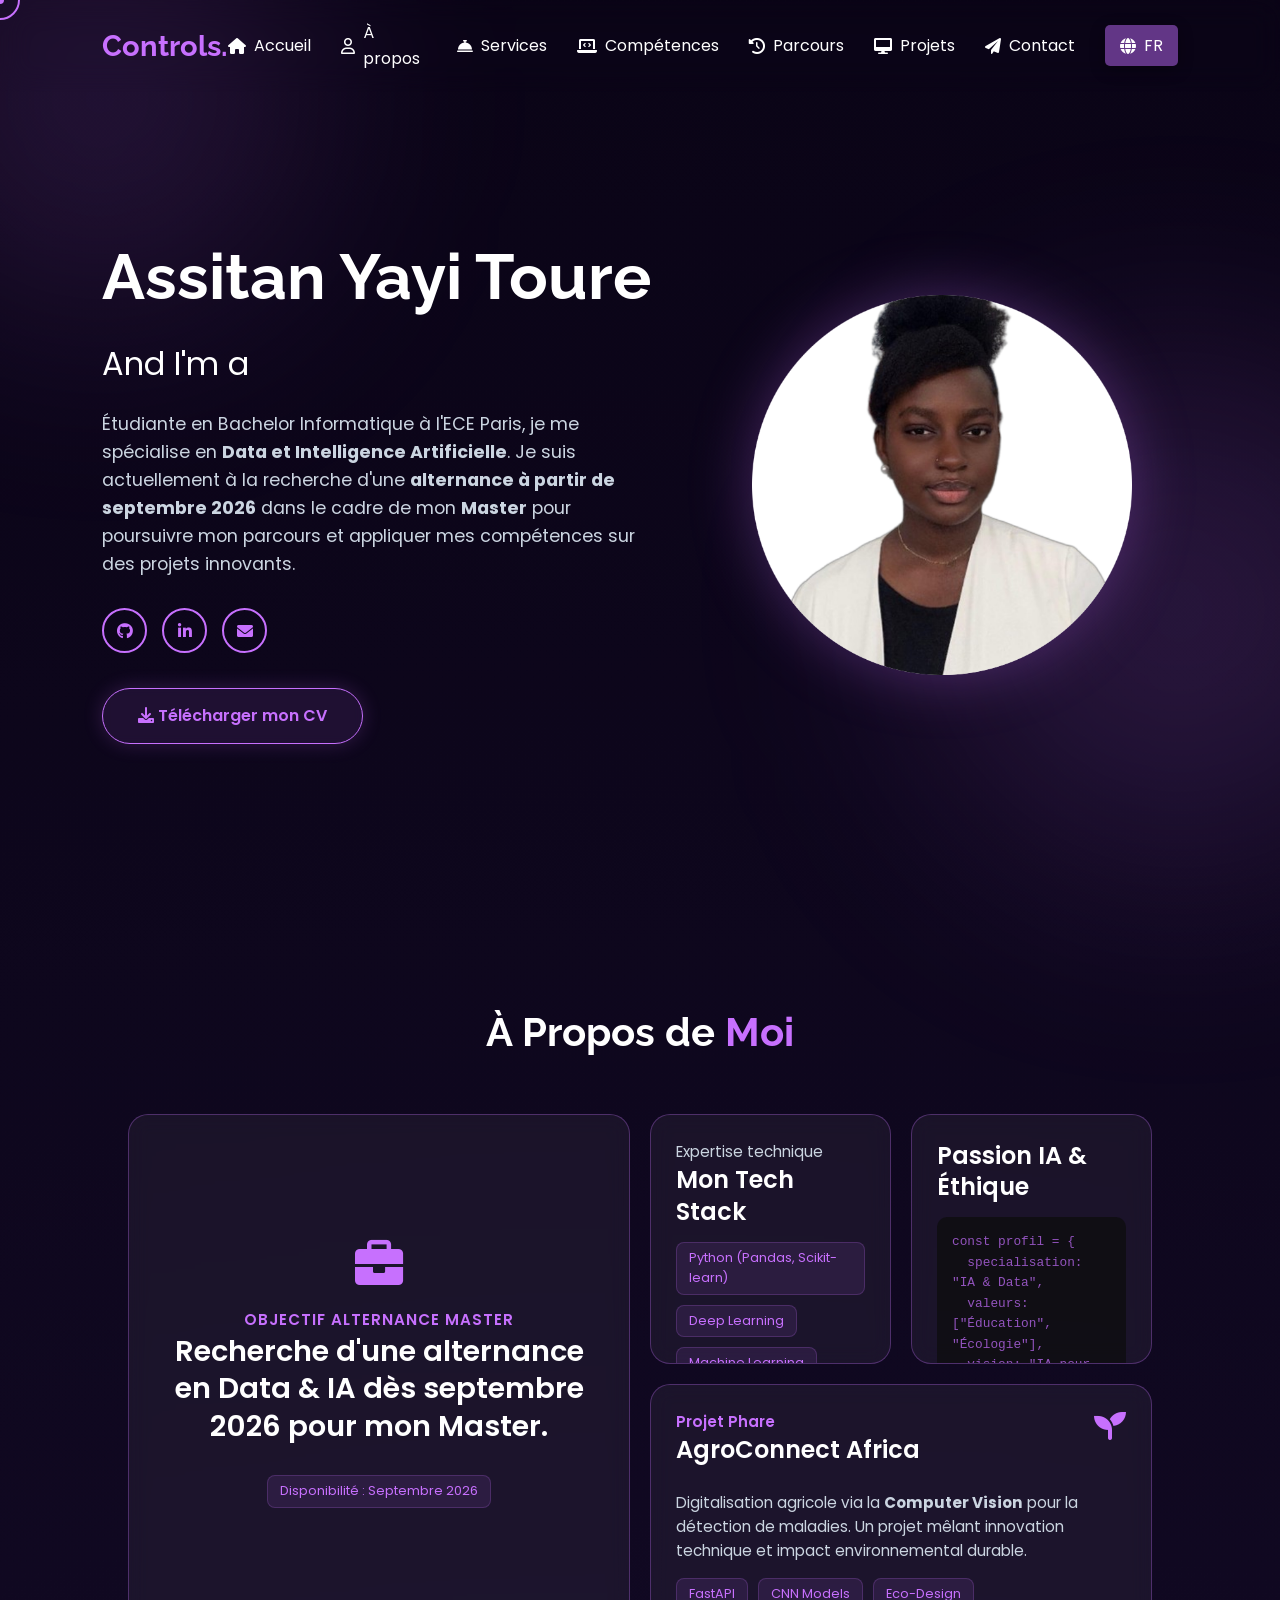
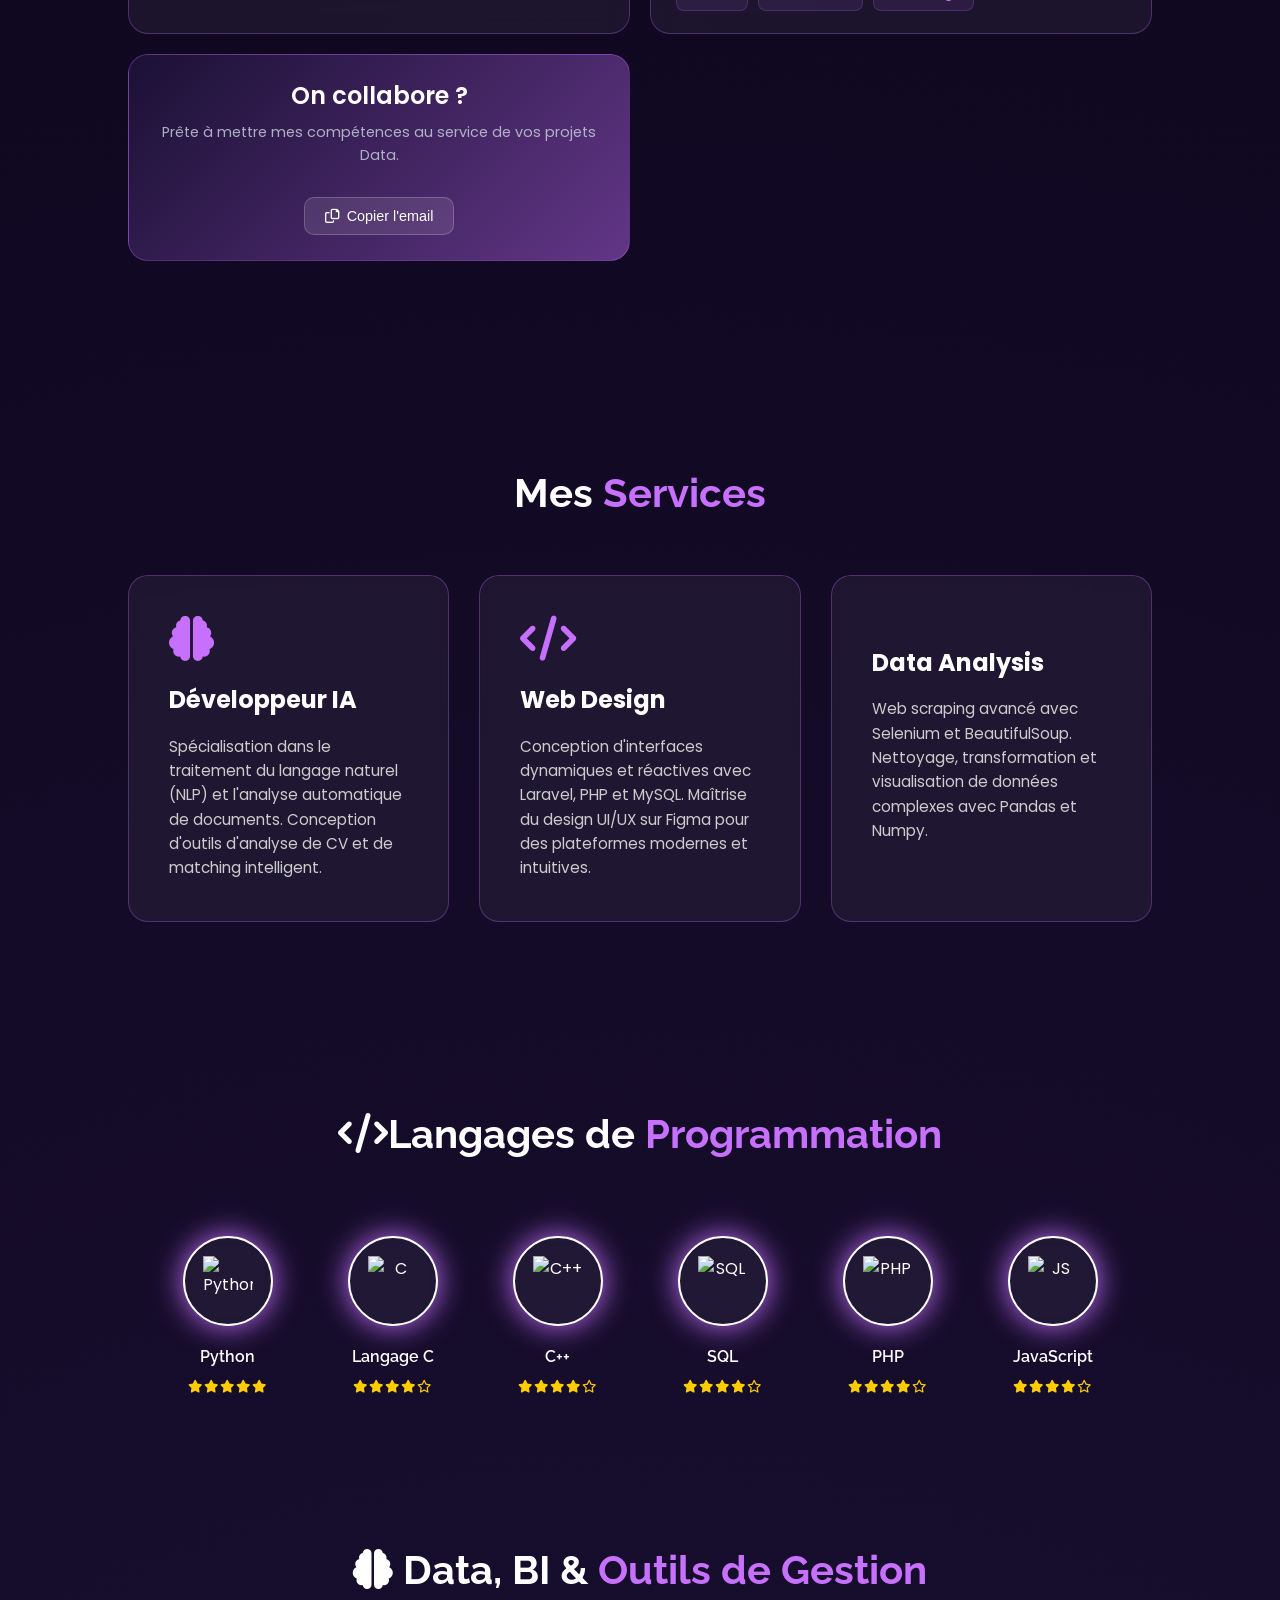
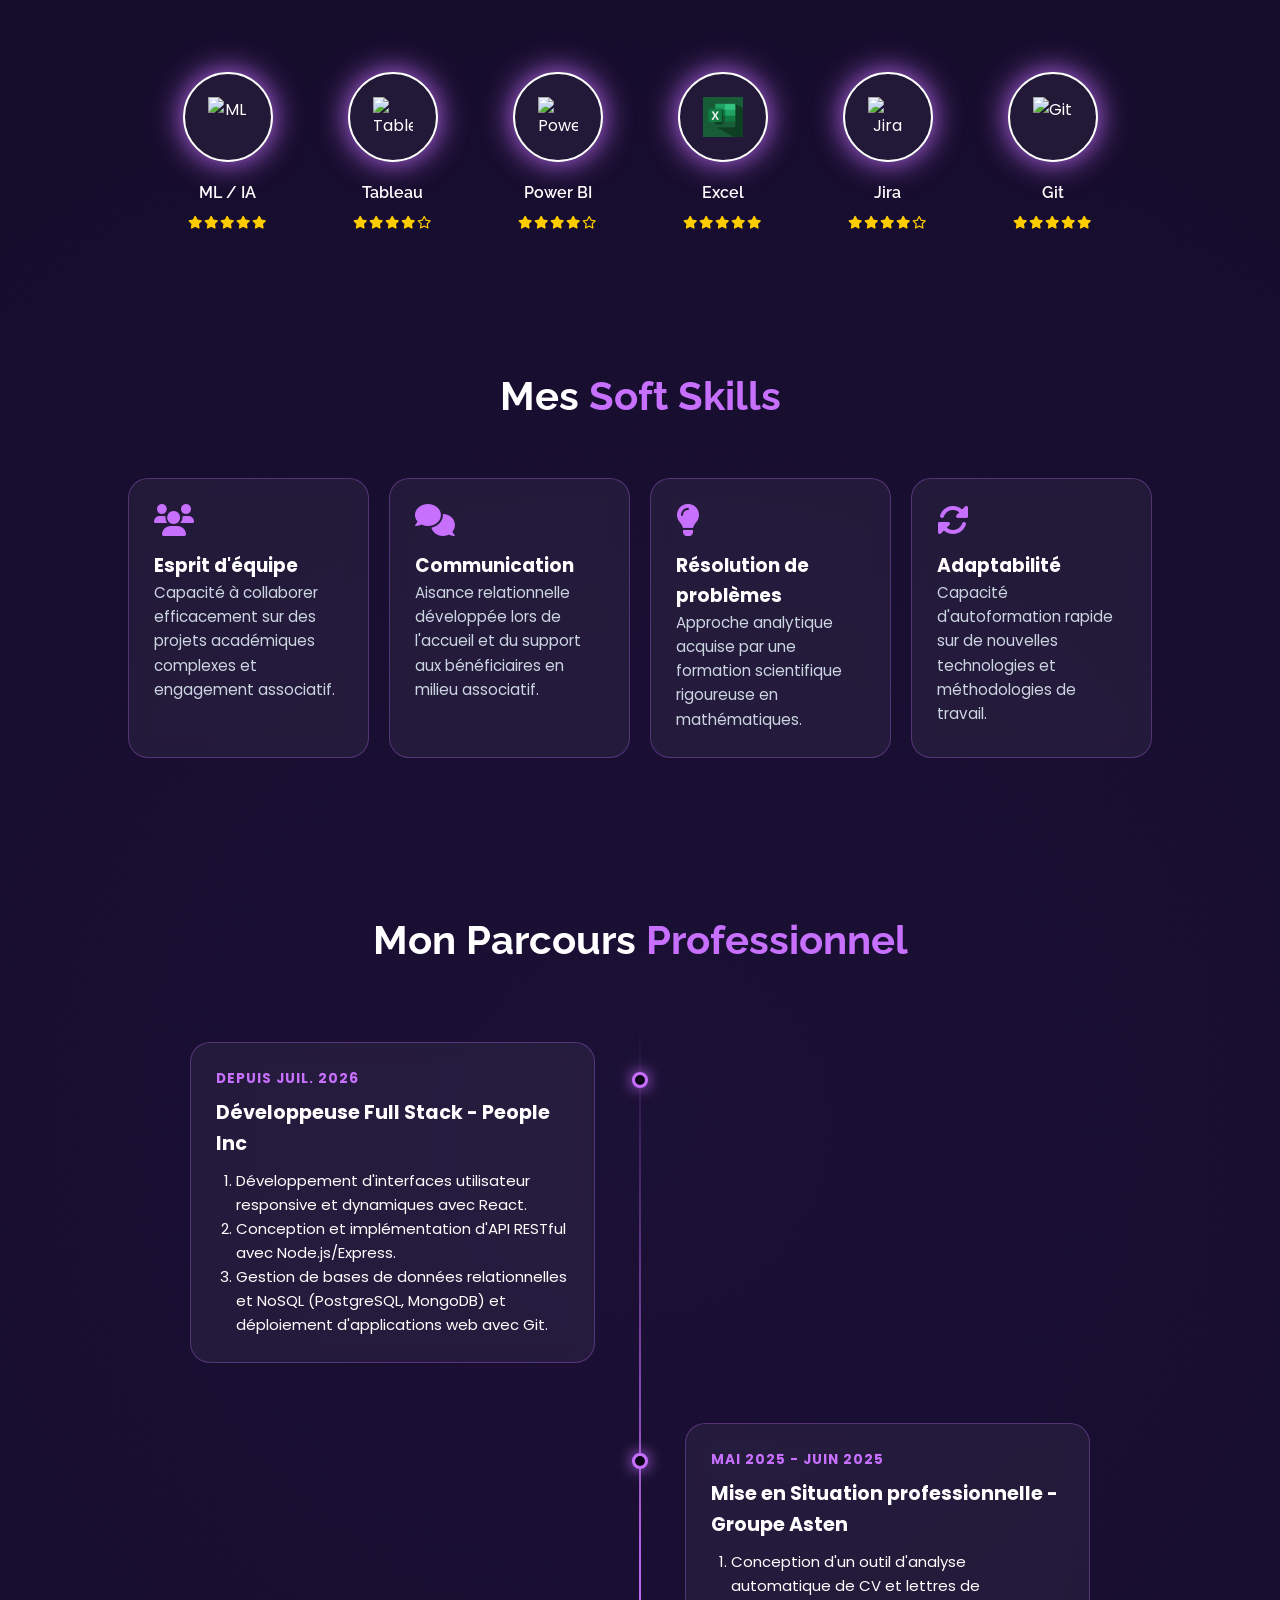
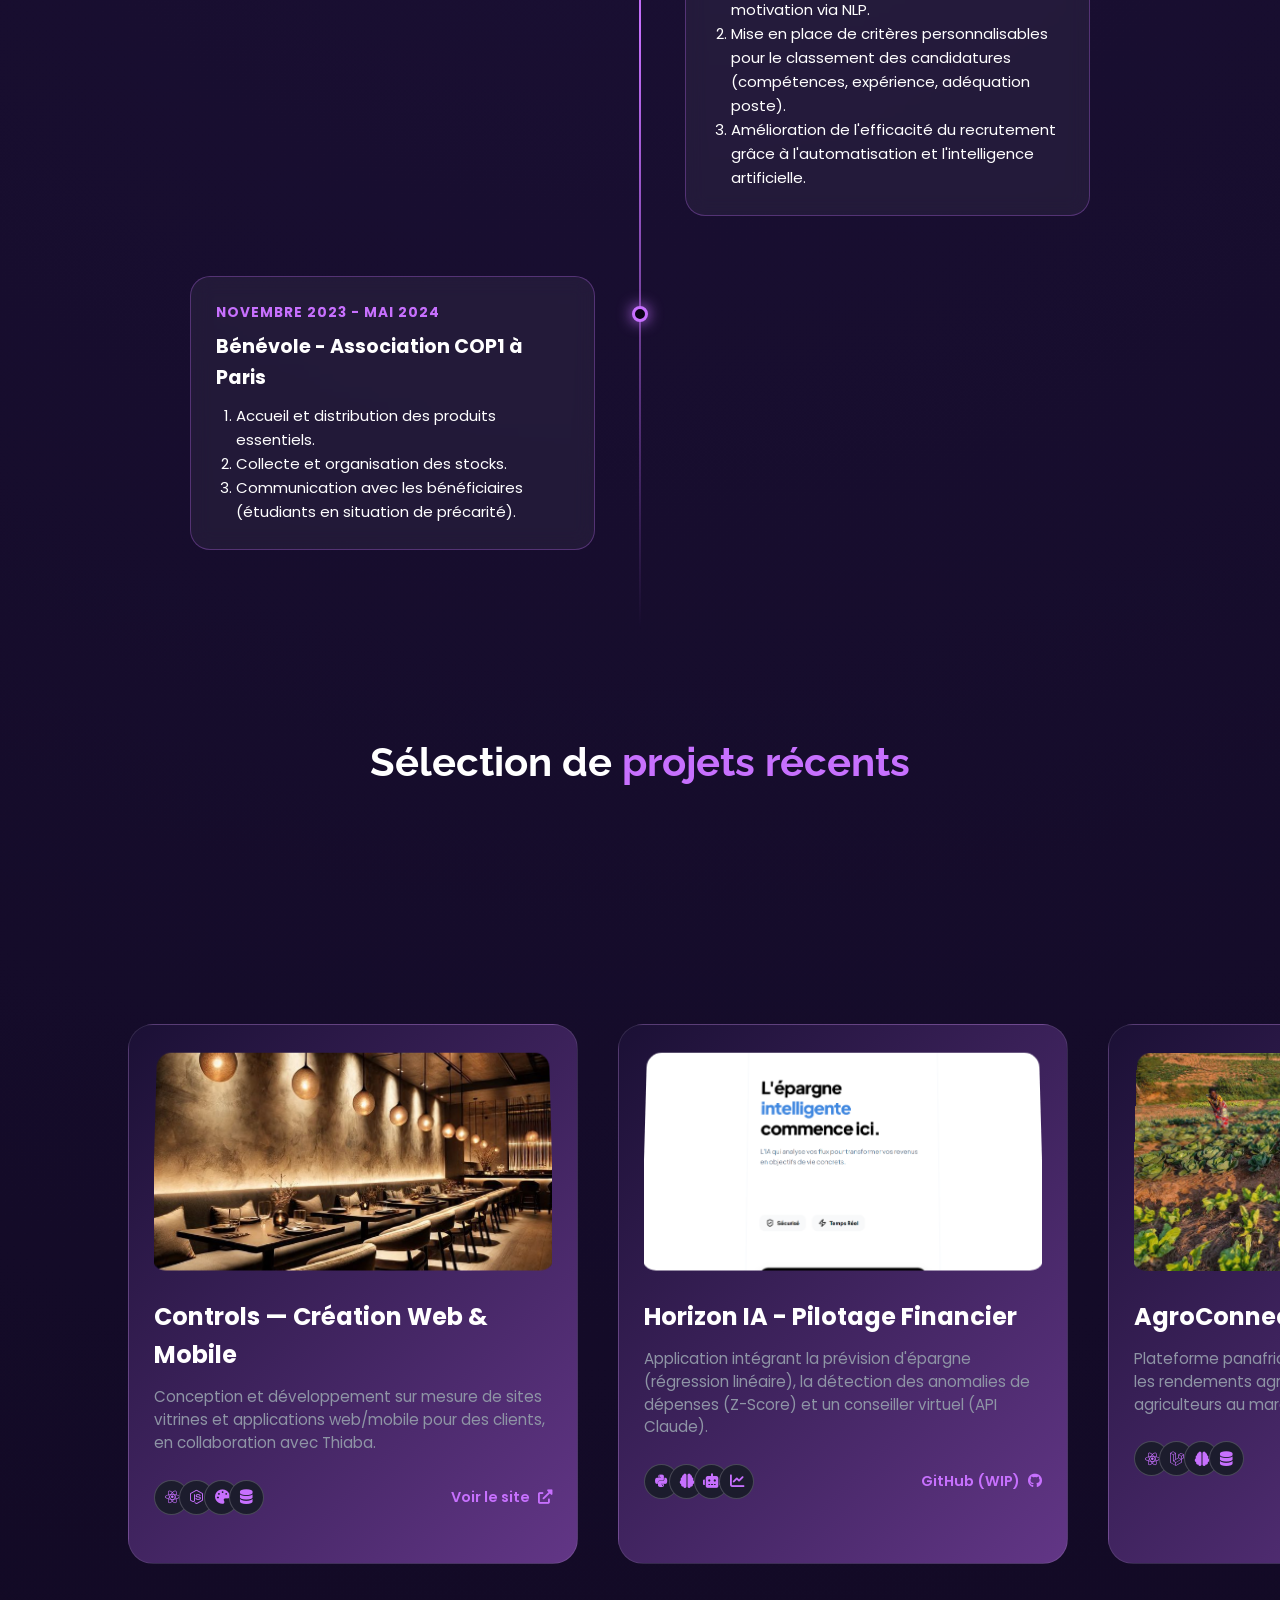
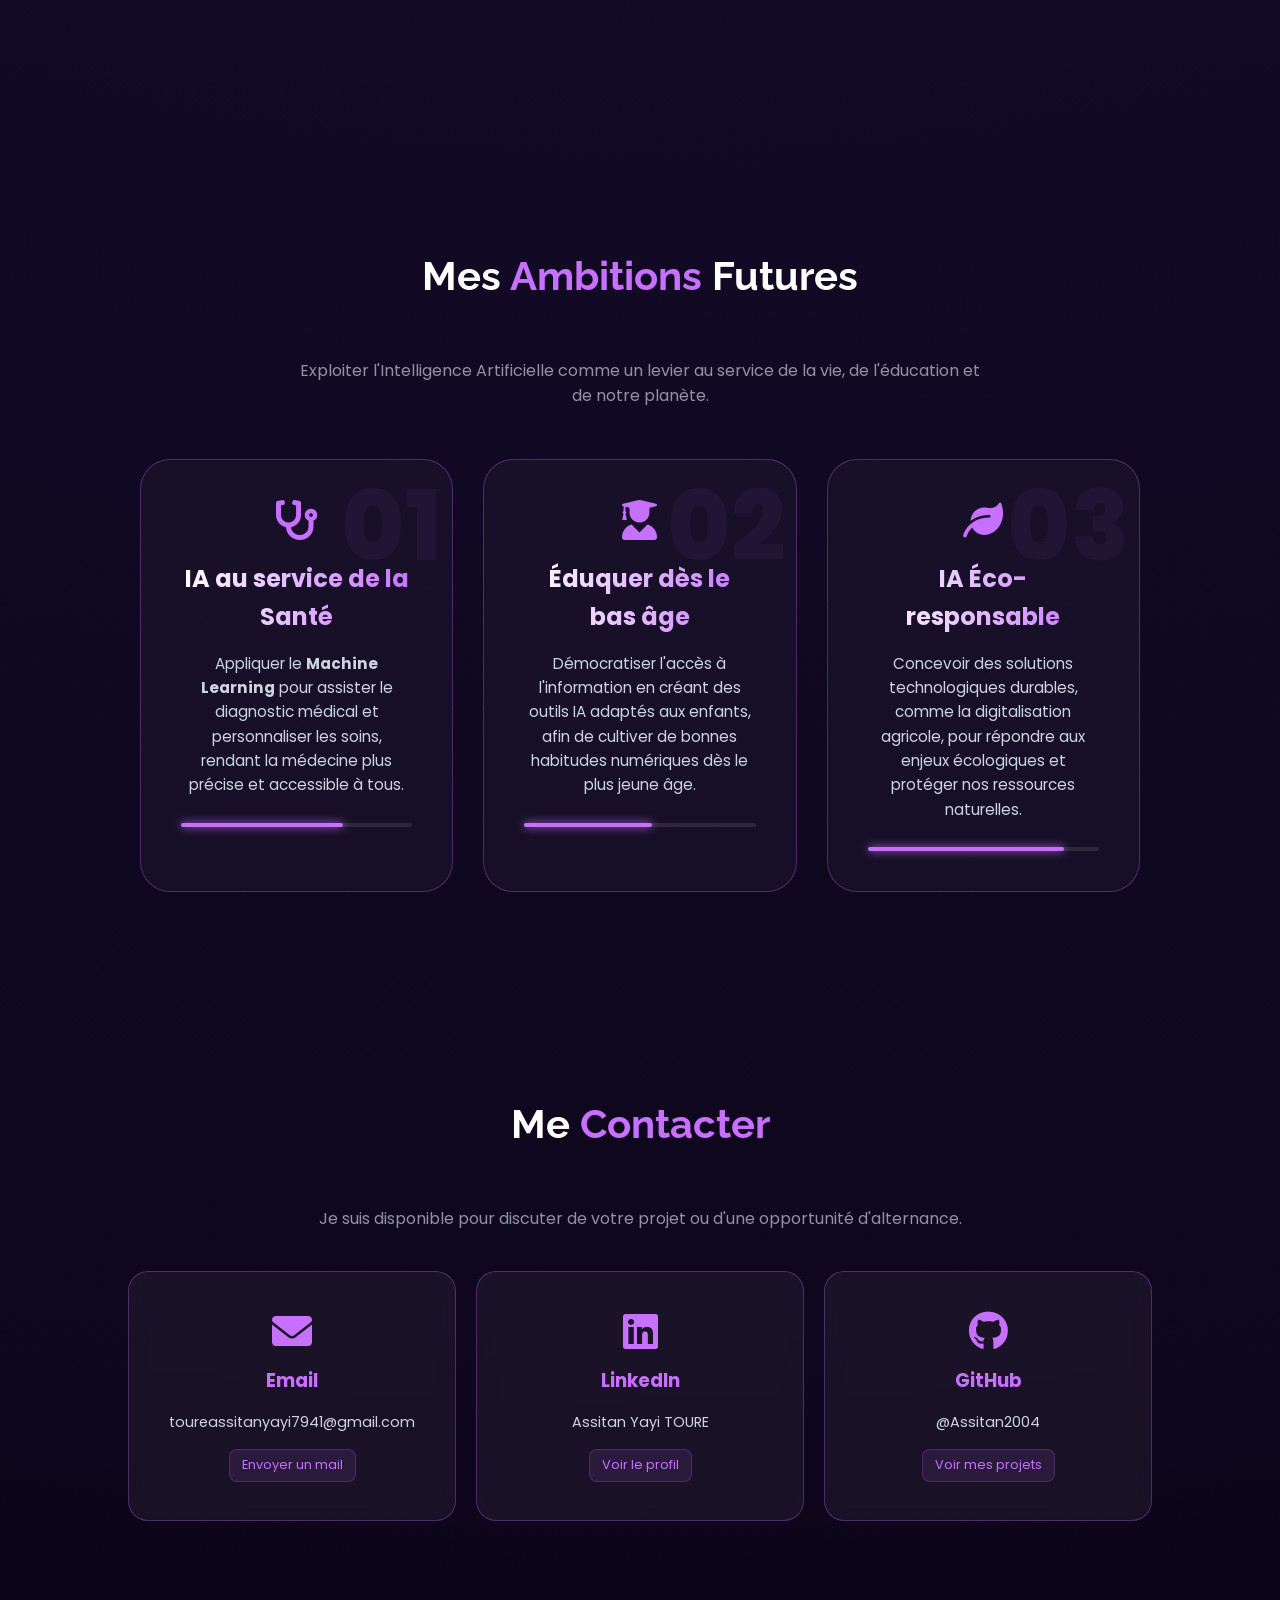
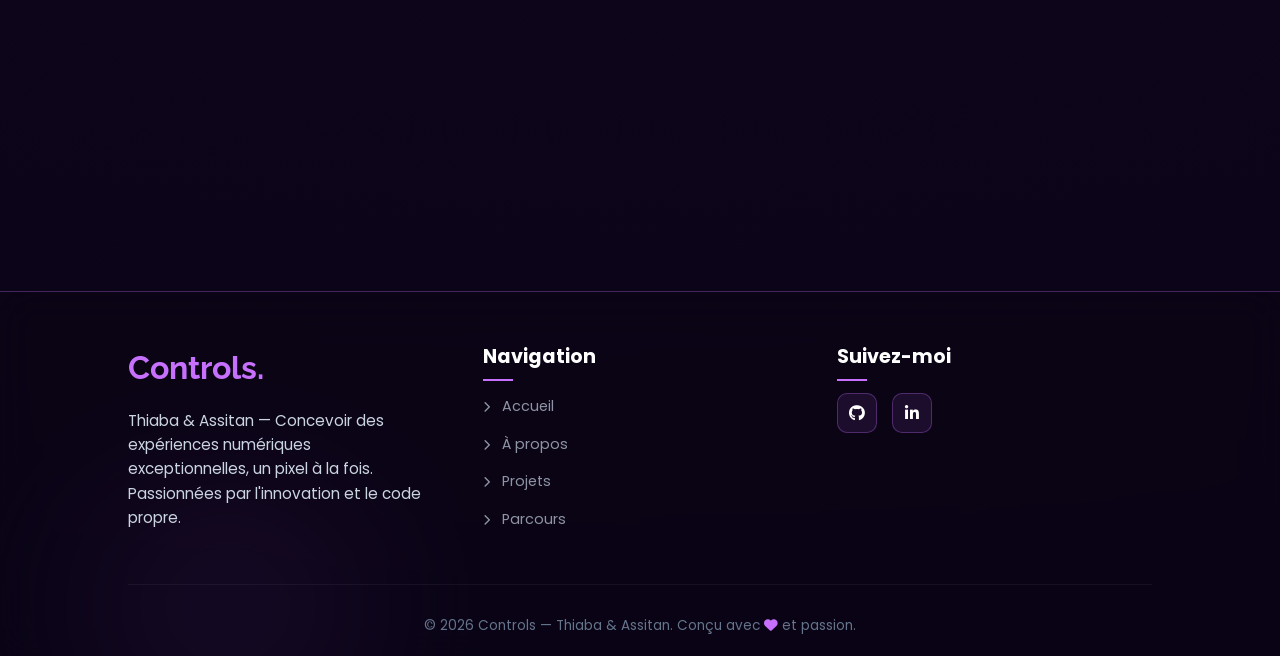
==== commit 4c8b1aec: "Add files via upload" ====
--- a/index.html
+++ b/index.html
@@ -390,13 +390,39 @@
                                 <div class="tech-icon" title="PostgreSQL"><i class="fas fa-database"></i></div>
                             </div>
                             
-                            <a href="https://github.com/Assitan2004/AgroConnectAfrica" class="live-link" target="_blank">
-                                GitHub (En cours) <i class="fab fa-github"></i>
-                            </a>
+                          <a href="https://assitan2004.github.io/site_vitrine_agroconnect/" class="live-link" target="_blank">
+    Site Vitrine <i class="fab fa-github"></i>
+</a>
                         </div>
                     </div>
                 </div>
 
+                    <!-- PROJET Analyse Financière -->
+                <div class="project-card">
+                    <div class="project-img-container">
+                        <img src="img5.jpg" alt="Analyse Marchés Financiers" class="project-img">
+                    </div>
+                    <div class="project-info">
+                        <h3>Analyse Financière & Monnaies Numériques</h3>
+                        <p>Une solution d'analyse de données utilisant Python pour explorer l'évolution des marchés financiers et l'impact des monnaies numériques.</p>
+                        
+                        <div class="project-footer">
+                            <div class="tech-icons-stack">
+                                <div class="tech-icon" title="Python"><i class="fab fa-python"></i></div>
+                                <div class="tech-icon" title="Analyse de données"><i class="fas fa-chart-bar"></i></div>
+                                <div class="tech-icon" title="Intelligence Artificielle"><i class="fas fa-robot"></i></div>
+                            </div>
+                            
+                            <div class="project-links">
+                                <a href="Analyse des Marchés Financiers & Évolution des Monnaies Numériques Proget python.pdf" 
+                                   class="live-link" 
+                                   download>
+                                   Télécharger PDF <i class="fas fa-download"></i>
+                                </a>
+                            </div>
+                        </div>
+                    </div>
+                </div>
                 <!-- PROJET SentimentAI -->
                 <div class="project-card">
                     <div class="project-img-container">
@@ -447,32 +473,7 @@
                     </div>
                 </div>
 
-                <!-- PROJET Analyse Financière -->
-                <div class="project-card">
-                    <div class="project-img-container">
-                        <img src="img5.jpg" alt="Analyse Marchés Financiers" class="project-img">
-                    </div>
-                    <div class="project-info">
-                        <h3>Analyse Financière & Monnaies Numériques</h3>
-                        <p>Une solution d'analyse de données utilisant Python pour explorer l'évolution des marchés financiers et l'impact des monnaies numériques.</p>
-                        
-                        <div class="project-footer">
-                            <div class="tech-icons-stack">
-                                <div class="tech-icon" title="Python"><i class="fab fa-python"></i></div>
-                                <div class="tech-icon" title="Analyse de données"><i class="fas fa-chart-bar"></i></div>
-                                <div class="tech-icon" title="Intelligence Artificielle"><i class="fas fa-robot"></i></div>
-                            </div>
-                            
-                            <div class="project-links">
-                                <a href="Financier & Évolution des Monnaies Numériques Proget python.pdf" 
-                                   class="live-link" 
-                                   download>
-                                   Télécharger PDF <i class="fas fa-download"></i>
-                                </a>
-                            </div>
-                        </div>
-                    </div>
-                </div>
+            
 
                 <!-- PROJET RBNB -->
                 <div class="project-card">
